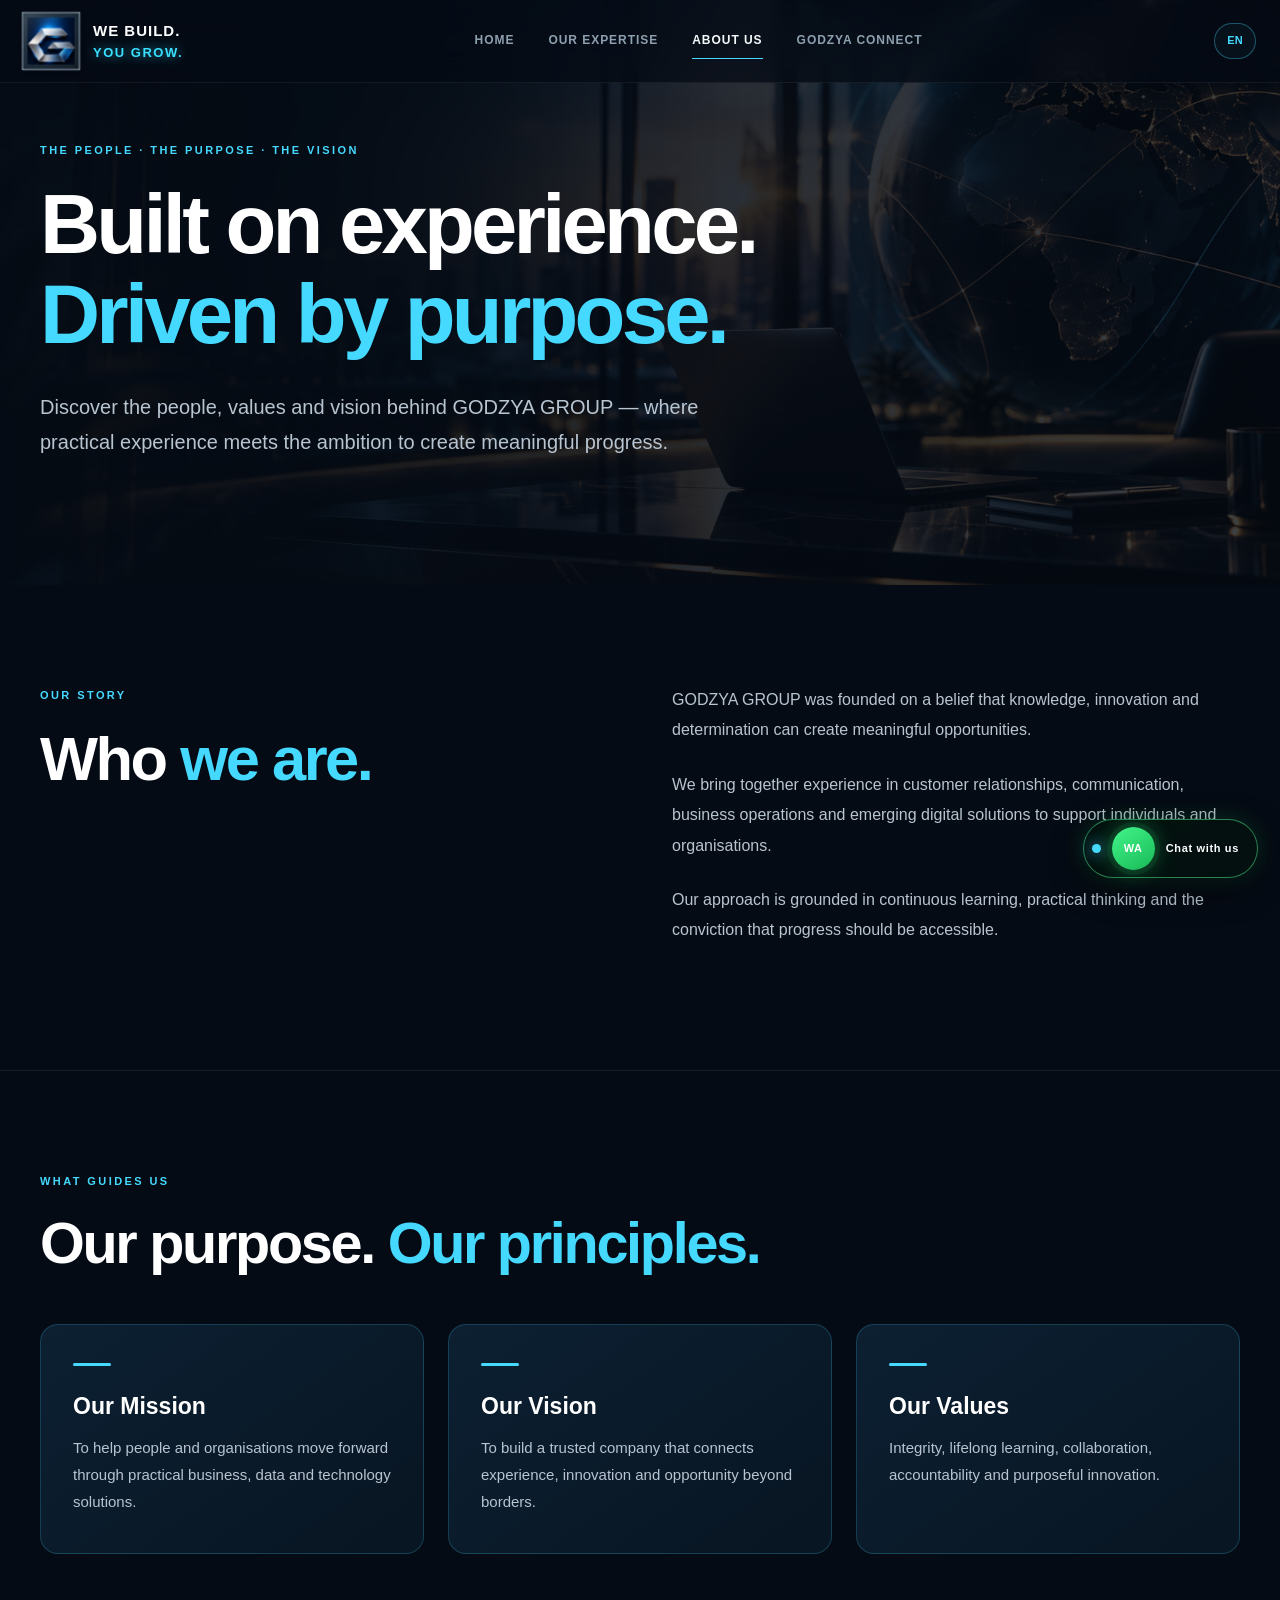
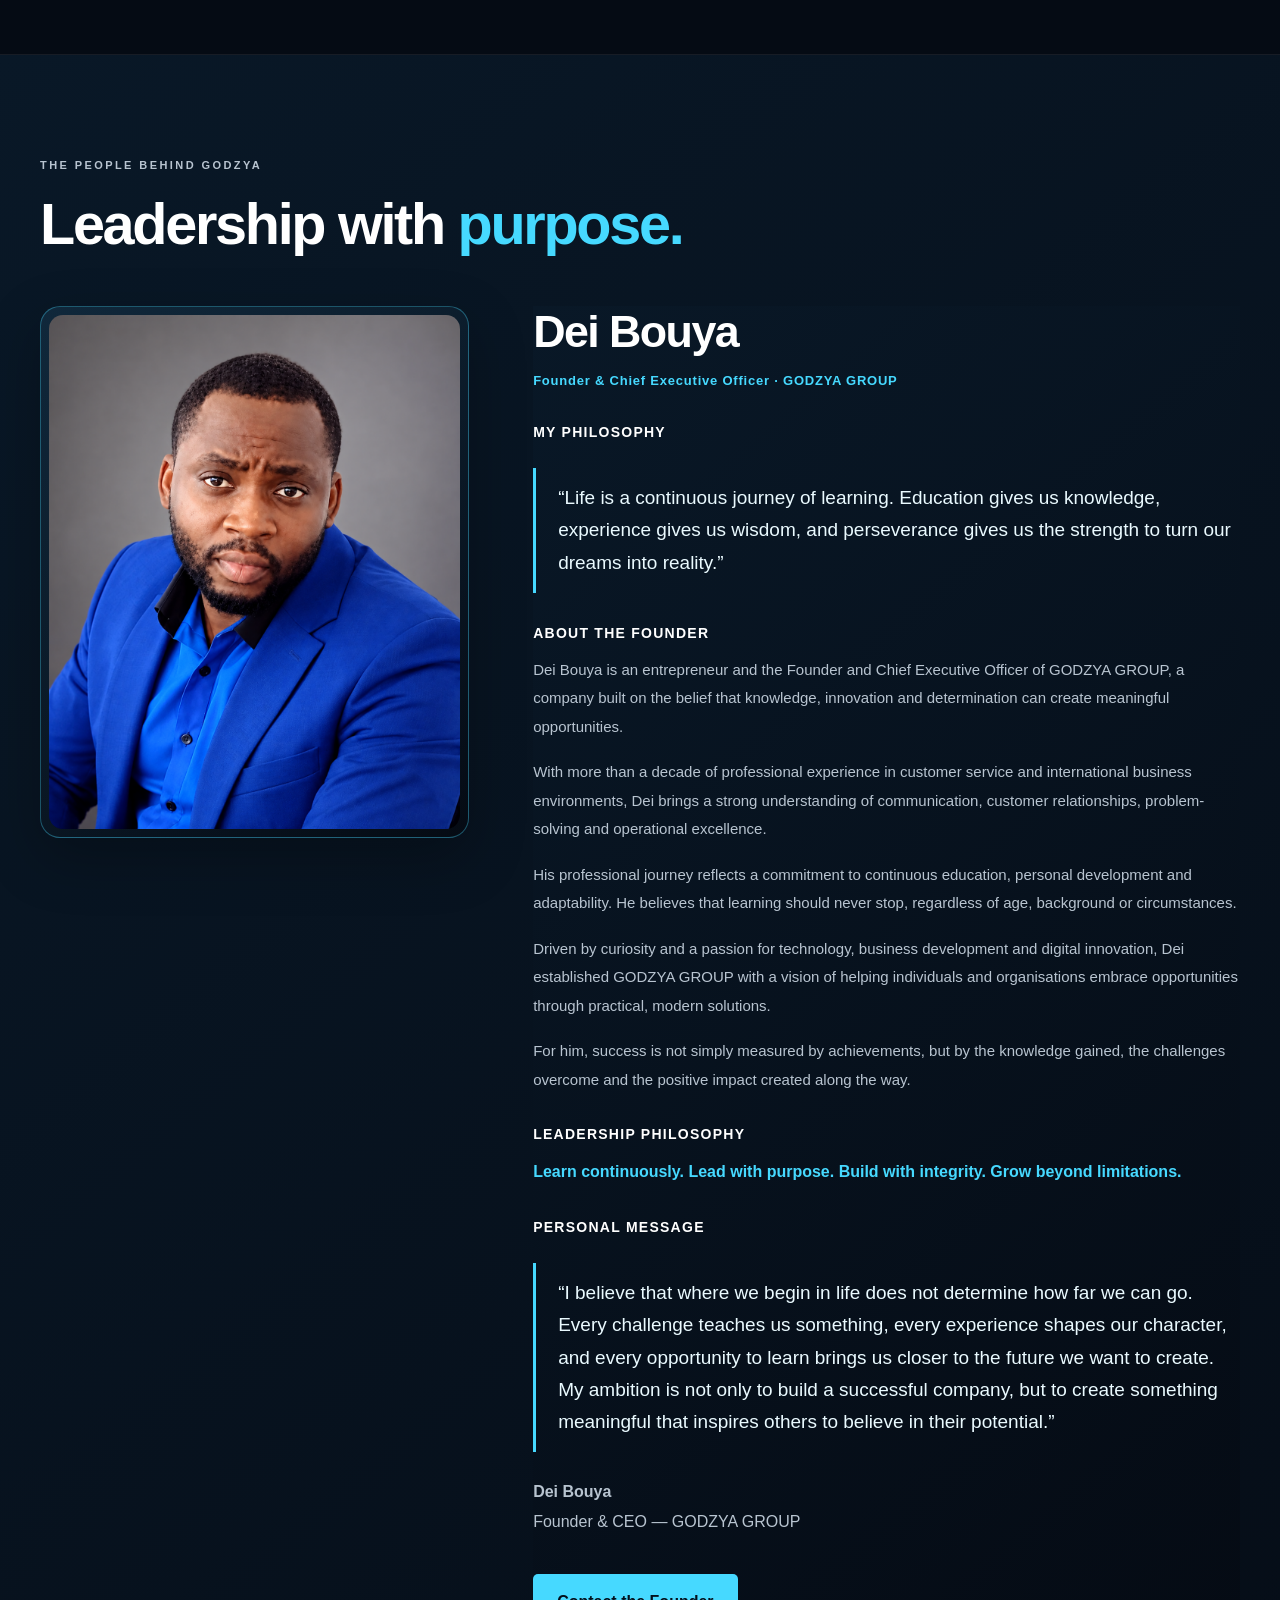
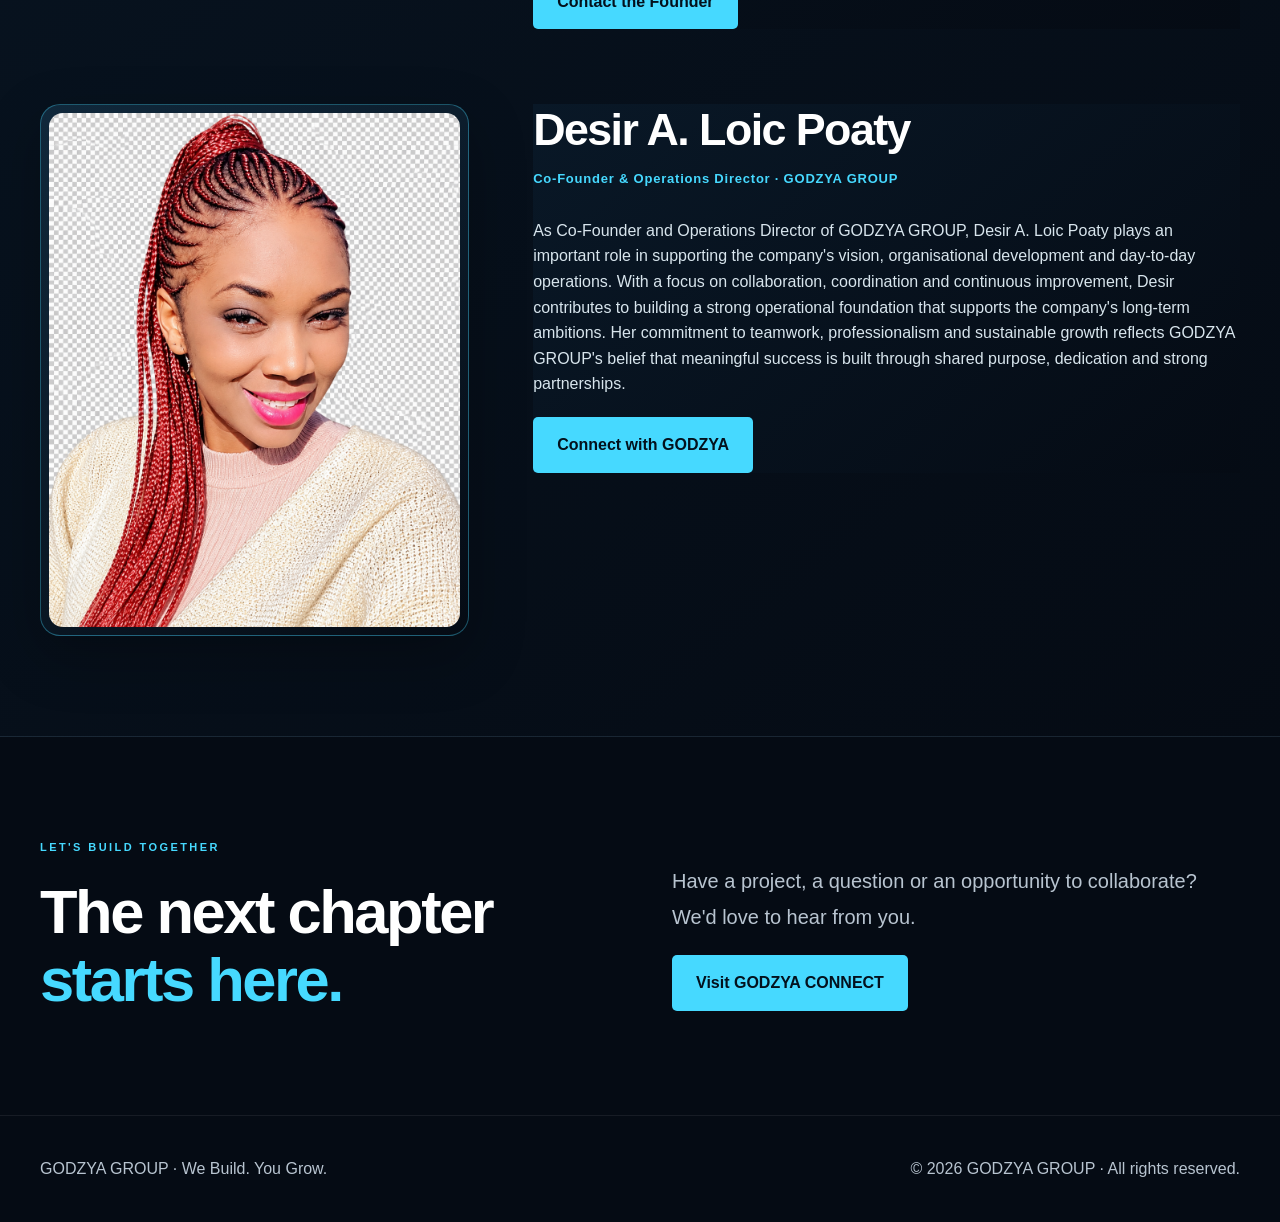
==== about.html @ 5d442380 "Enhance about.html with co-founder details Added detailed information about the co-founder Desir A. " ====
<!DOCTYPE html>
<html lang="en">
<head>
<meta charset="UTF-8"><meta name="viewport" content="width=device-width, initial-scale=1"><meta name="theme-color" content="#050b14">
<meta name="description" content="Meet GODZYA GROUP, our purpose, values and founder Dei Bouya.">
<title>About Us | GODZYA GROUP</title><link rel="stylesheet" href="style.css">
<style>
/* About Us page-only styles. Original shared stylesheet remains untouched. */
.about-page{background:#050b14;color:#d8e5ed}.about-page .about-wrap{width:min(1200px,calc(100% - 44px));margin:auto}.about-page .about-header{position:sticky;top:0;z-index:50;background:rgba(5,11,20,.96);border-bottom:1px solid rgba(70,217,255,.17);backdrop-filter:blur(16px)}.about-page .about-nav{min-height:85px;display:flex;align-items:center;justify-content:space-between;gap:25px}.about-page .about-brand{display:flex;align-items:center;gap:14px;color:#fff;font-size:13px;font-weight:800;letter-spacing:.09em}.about-page .about-brand .brand-text{display:grid;line-height:1.3}.about-page .about-brand .brand-text span:last-child{color:#46d9ff}.about-page .about-links{display:flex;gap:25px;align-items:center}.about-page .about-links a{font-size:13px;color:#d8e5ed}.about-page .about-links a[aria-current=page],.about-page .about-links a:hover{color:#46d9ff}.about-page .about-tools{display:flex;align-items:center;gap:10px}.about-page .about-tools select,.about-page .about-menu{background:#0c1a29;border:1px solid rgba(70,217,255,.3);color:#fff;border-radius:6px;padding:10px}.about-page .about-menu{display:none}.about-page .about-hero{padding:135px 0 120px;background:linear-gradient(90deg,rgba(5,11,20,.97),rgba(5,11,20,.77)),url('godzya-work-vision.png') center/cover}.about-page .about-eyebrow{color:#46d9ff;letter-spacing:.22em;font-size:11px;font-weight:800;margin-bottom:20px}.about-page h1,.about-page h2{line-height:1.12;letter-spacing:-.04em;color:#fff}.about-page h1{font-size:clamp(52px,7vw,100px);max-width:850px}.about-page h2{font-size:clamp(36px,4.5vw,62px)}.about-page h1 span,.about-page h2 span{color:#46d9ff}.about-page .about-lead{font-size:clamp(16px,2vw,20px);max-width:740px;color:#b8c4d0;line-height:1.8;margin-top:26px}.about-page .about-section{padding:100px 0;border-bottom:1px solid rgba(255,255,255,.07)}.about-page .about-grid{display:grid;grid-template-columns:1fr 1fr;gap:60px;align-items:start}.about-page p{line-height:1.85}.about-page .about-copy p{margin:20px 0;color:#b8c4d0}.about-page .about-cards{display:grid;grid-template-columns:repeat(3,1fr);gap:20px;margin-top:42px}.about-page .about-card{padding:32px;background:#0b1928;border:1px solid rgba(70,217,255,.17);border-radius:16px}.about-page .about-card h3{color:#fff;font-size:21px;margin-bottom:12px}.about-page .about-card p{color:#b8c4d0;font-size:14px}.about-page .about-founder{background:linear-gradient(140deg,#091827,#050b14)}.about-page .about-founder-grid{display:grid;grid-template-columns:minmax(210px,.7fr) 1.3fr;gap:55px}.about-page .about-portrait{min-height:390px;border:1px solid rgba(70,217,255,.23);background:radial-gradient(circle at 40% 25%,rgba(70,217,255,.18),transparent 55%),#0c1b2b;display:flex;flex-direction:column;align-items:center;justify-content:center;gap:14px;border-radius:18px;text-align:center;padding:25px}.about-page .about-portrait img{width:100%;height:100%;min-height:390px;object-fit:cover;object-position:center;border-radius:12px}.about-page .about-monogram{font-size:clamp(65px,10vw,125px);font-weight:800;color:#46d9ff;letter-spacing:-.1em}.about-page .about-portrait small{color:#b8c4d0;letter-spacing:.1em}.about-page .about-founder h3{font-size:clamp(30px,4vw,48px);color:#fff;margin-bottom:8px}.about-page .about-role{color:#46d9ff;font-weight:700;margin-bottom:30px}.about-page .about-founder h4{font-size:15px;color:#fff;margin:30px 0 12px;letter-spacing:.06em;text-transform:uppercase}.about-page blockquote{border-left:3px solid #46d9ff;padding:14px 0 14px 22px;margin:25px 0;color:#eafaff;font-size:19px;line-height:1.7}.about-page .about-founder p{margin:0 0 17px;color:#b8c4d0}.about-page .about-tagline{color:#46d9ff!important;font-weight:800}.about-page .about-btn{display:inline-flex;padding:15px 24px;background:#46d9ff;color:#03111d;font-weight:800;border-radius:5px;margin-top:20px}.about-page .about-btn:hover{background:#a4efff}.about-page .about-footer{padding:40px 0;color:#b8c4d0}.about-page .about-footer-row{display:flex;justify-content:space-between;gap:20px;flex-wrap:wrap}.about-page .about-footer a{color:#46d9ff}.about-page .about-whatsapp{position:fixed;bottom:22px;right:22px;z-index:60;background:#1caa63;color:#fff;border-radius:50px;padding:13px 19px;font-weight:800;box-shadow:0 10px 35px #0007}.about-page .about-skip{position:absolute;left:10px;top:-80px;background:#fff;color:#000;padding:10px}.about-page .about-skip:focus{top:10px;z-index:99}@media(max-width:850px){.about-page .about-menu{display:block}.about-page .about-links{display:none;position:absolute;top:85px;left:0;right:0;background:#081522;padding:22px;flex-direction:column;align-items:flex-start}.about-page .about-links.open{display:flex}.about-page .about-grid,.about-page .about-founder-grid{grid-template-columns:1fr}.about-page .about-cards{grid-template-columns:1fr}.about-page .about-section{padding:65px 0}.about-page .about-hero{padding:100px 0}}@media(prefers-reduced-motion:reduce){*{scroll-behavior:auto!important}}
   
/* ==========================================
   ABOUT US — PREMIUM LANGUAGE MENU 01C-4
========================================== */

.about-page .about-language-selector {
  position: relative;
}

.about-page .about-language-button {
  min-width: 42px;
  height: 36px;
  padding: 0 12px;
  border: 1px solid rgba(70, 217, 255, .35);
  border-radius: 999px;
  background: rgba(70, 217, 255, .04);
  color: #46d9ff;
  font-size: 11px;
  font-weight: 700;
  cursor: pointer;
}

.about-page .about-language-menu {
  position: absolute;
  top: calc(100% + 12px);
  right: 0;
  z-index: 100;
  width: 170px;
  padding: 8px;
  border: 1px solid rgba(70, 217, 255, .2);
  border-radius: 12px;
  background: #0b1928;
  box-shadow: 0 18px 45px rgba(0, 0, 0, .4);
}

.about-page .about-language-menu[hidden] {
  display: none;
}

.about-page .about-language-menu button {
  display: block;
  width: 100%;
  padding: 11px 12px;
  border: 0;
  border-radius: 7px;
  background: transparent;
  color: #d8e5ed;
  text-align: left;
  font-size: 12px;
  cursor: pointer;
}

.about-page .about-language-menu button:hover,
.about-page .about-language-menu button:focus-visible {
  background: rgba(70, 217, 255, .12);
  color: #46d9ff;
}

.about-page .about-language-button:focus-visible {
  outline: 2px solid #46d9ff;
  outline-offset: 3px;
   }

/* ABOUT US — MATCH HOMEPAGE HAMBURGER */

.about-page .menu-toggle {
  width: 42px;
  height: 42px;
  padding: 0;
  border: 1px solid var(--line-cyan);
  border-radius: 10px;
  background: transparent;
}

@media (max-width: 900px) {
  .about-page .menu-toggle {
    display: block;
  }
   }

   
/* ==========================================
   ABOUT US — HERO HEADLINE 02A
========================================== */

.about-page .about-hero h1 span:first-child {
  color: #ffffff;
}

.about-page .about-hero h1 span:last-child {
  color: #46d9ff;
   }

   
/* ==========================================
   ABOUT US — HERO REFINEMENT 02B
========================================== */

.about-page .about-hero {
  padding: 140px 0 125px;
}

.about-page .about-hero h1 {
  max-width: 950px;
  margin: 0;
  font-size: clamp(44px, 6.5vw, 88px);
  font-weight: 800;
  line-height: 1.08;
  letter-spacing: -.045em;
}

.about-page .about-hero .about-lead {
  max-width: 680px;
  margin-top: 30px;
  line-height: 1.75;
}

/* TABLET */

@media (max-width: 900px) {
  .about-page .about-hero {
    padding: 105px 0 95px;
  }
}

/* MOBILE */

@media (max-width: 600px) {
  .about-page .about-hero {
    padding: 85px 0 80px;
  }

  .about-page .about-hero h1 {
    font-size: clamp(36px, 8vw, 48px);
    line-height: 1.12;
    letter-spacing: -.035em;
  }

  .about-page .about-hero .about-lead {
    margin-top: 24px;
    font-size: 16px;
    line-height: 1.7;
  }
}
  
/* ==========================================
   ABOUT US — WHO WE ARE HEADING 04A
========================================== */

.about-page .about-grid h2 span:first-child {
  color: #ffffff;
}

.about-page .about-grid h2 span:last-child {
  color: #46d9ff;
}

   
/* ==========================================
   ABOUT US — WHO WE ARE REFINEMENT 04B
========================================== */

.about-page .about-grid {
  gap: clamp(35px, 5vw, 80px);
  align-items: start;
}

.about-page .about-grid h2 {
  max-width: 560px;
  font-size: clamp(38px, 4.8vw, 64px);
  line-height: 1.12;
  letter-spacing: -.04em;
}

.about-page .about-grid .about-copy {
  max-width: 600px;
}

.about-page .about-grid .about-copy p {
  margin: 0 0 24px;
  font-size: 16px;
  line-height: 1.9;
}

@media (max-width: 850px) {
  .about-page .about-grid {
    grid-template-columns: 1fr;
    gap: 30px;
  }

  .about-page .about-grid h2 {
    font-size: clamp(36px, 7vw, 52px);
  }
}
  
/* ==========================================
   ABOUT US — MISSION, VISION & VALUES 04C
========================================== */

.about-page .about-cards {
  gap: 24px;
  margin-top: 48px;
}

.about-page .about-card {
  position: relative;
  overflow: hidden;
  padding: 38px 32px;
  background: linear-gradient(
    145deg,
    #0c2032,
    #081522
  );
  border: 1px solid rgba(70, 217, 255, .20);
  border-radius: 18px;
  transition:
    transform .3s ease,
    border-color .3s ease,
    box-shadow .3s ease;
}

.about-page .about-card::before {
  content: "";
  display: block;
  width: 38px;
  height: 3px;
  margin-bottom: 26px;
  background: #46d9ff;
  border-radius: 3px;
}

.about-page .about-card:hover {
  transform: translateY(-6px);
  border-color: rgba(70, 217, 255, .55);
  box-shadow: 0 20px 45px rgba(0, 0, 0, .25);
}

.about-page .about-card h3 {
  color: #ffffff;
  font-size: 23px;
  line-height: 1.3;
}

.about-page .about-card p {
  color: #b8c4d0;
  font-size: 15px;
  line-height: 1.8;
}

@media (max-width: 600px) {
  .about-page .about-card {
    padding: 30px 26px;
  }
}

@media (prefers-reduced-motion: reduce) {
  .about-page .about-card {
    transition: none;
  }
   }

   
/* ==========================================
   ABOUT US — PURPOSE HEADING 04D
========================================== */

.about-page .about-cards {
  /* Existing card styling remains unchanged */
}

.about-page .about-section h2 span[data-t="valuesA"] {
  color: #ffffff;
}

.about-page .about-section h2 span[data-t="valuesB"] {
  color: #46d9ff;
}

   
/* ==========================================
   ABOUT US — STORY SPACING 04E
========================================== */

@media (max-width: 850px) {
  .about-page .about-story {
    padding-top: 45px;
    padding-bottom: 35px;
  }

  .about-page .about-story + .about-section {
    padding-top: 45px;
  }
}

   
/* ==========================================
   ABOUT US — LEADERSHIP HEADING 05A
========================================== */

.about-page #founder h2 span[data-t="peopleA"] {
  color: #ffffff;
}

.about-page #founder h2 span[data-t="peopleB"] {
  color: #46d9ff;
}

   
/* ==========================================
   ABOUT US — LEADERSHIP PORTRAITS 05B-1
========================================== */

.about-page #founder .about-portrait {
  position: relative;
  overflow: hidden;
  padding: 8px;
  border: 1px solid rgba(70, 217, 255, .35);
  border-radius: 20px;
  background: linear-gradient(
    145deg,
    #10283b,
    #050b14
  );
  box-shadow: 0 20px 55px rgba(0, 0, 0, .25);
}

.about-page #founder .about-portrait img {
  display: block;
  width: 100%;
  height: auto;
  min-height: 0;
  aspect-ratio: 4 / 5;
  object-fit: cover;
  object-position: center top;
  border-radius: 14px;
}

@media (max-width: 600px) {
  .about-page #founder .about-portrait {
    max-width: 420px;
    margin-inline: auto;
  }
   }

/* ==========================================
   ABOUT US — LEADERSHIP TYPOGRAPHY 05B-2
========================================== */

.about-page #founder .about-founder-grid h3 {
  color: #ffffff;
  font-size: clamp(30px, 3.5vw, 46px);
  font-weight: 750;
  line-height: 1.15;
  letter-spacing: -0.035em;
  margin: 0 0 12px;
}

.about-page #founder .about-founder-grid .about-role {
  color: #46d9ff;
  font-size: 13px;
  font-weight: 700;
  line-height: 1.7;
  letter-spacing: 0.06em;
  margin-bottom: 28px;
}

.about-page #founder .about-founder-grid h4 {
  color: #ffffff;
  font-size: 14px;
  font-weight: 700;
  letter-spacing: 0.09em;
  line-height: 1.5;
}

.about-page #founder .about-founder-grid .about-copy p {
  color: #b8c4d0;
  font-size: 15px;
  line-height: 1.9;
}

@media (max-width: 600px) {
  .about-page #founder .about-founder-grid h3 {
    font-size: 32px;
  }

  .about-page #founder .about-founder-grid .about-role {
    font-size: 12px;
    letter-spacing: 0.035em;
  }
}
   
/* ==========================================
   ABOUT US — LEADERSHIP LAYOUT 05B-3
========================================== */

@media (min-width: 851px) {
  .about-page #founder .about-founder-grid {
    grid-template-columns:
      minmax(260px, 0.85fr)
      minmax(0, 1.4fr);
    align-items: start;
    gap: clamp(35px, 5vw, 75px);
  }
}

.about-page #founder .about-founder-grid > div {
  min-width: 0;
}

.about-page #founder .about-founder-grid .about-portrait {
  width: 100%;
  min-height: 0;
}

@media (max-width: 850px) {
  .about-page #founder .about-founder-grid {
    grid-template-columns: minmax(0, 1fr);
    gap: 30px;
  }

  .about-page #founder .about-founder-grid > div {
    width: 100%;
  }
}

@media (max-width: 600px) {
  .about-page #founder .about-founder-grid {
    gap: 24px;
  }

  .about-page #founder .about-founder-grid .about-portrait {
    width: 100%;
  }
}
   
</style>
   
</head>
<body class="about-page">
<a class="about-skip" href="#main" data-t="skip">Skip to content</a>

<!-- GODZYA GROUP — SHARED PREMIUM HEADER -->

<header class="site-header">

  <nav class="site-nav" aria-label="Main navigation">

    <!-- 3D ROTATING LOGO -->
    <a href="index.html" class="brand">

      <div class="logo-cube-scene">
        <div class="logo-cube">
          <div class="cube-face front"></div>
          <div class="cube-face back"></div>
          <div class="cube-face right"></div>
          <div class="cube-face left"></div>
          <div class="cube-face top"></div>
          <div class="cube-face bottom"></div>
        </div>
      </div>

      <div class="brand-text">
        <span class="brand-name">WE BUILD.</span>
        <span class="brand-group">YOU GROW.</span>
      </div>

    </a>

    <!-- NAVIGATION -->
    <div class="nav-links" id="about-links">

      <a href="index.html" data-t="home">
        Home
      </a>

      <a href="expertise.html" data-t="expertise">
        Our Expertise
      </a>

      <a href="about.html"
         class="active"
         aria-current="page"
         data-t="about">
        About Us
      </a>

      <a href="connect.html" data-t="connect">
        GODZYA CONNECT
      </a>

    </div>

    <!-- LANGUAGE SELECTOR -->
    <div class="language-selector">

      <button
        class="language-button about-language-button"
        type="button"
        aria-label="Change language"
        aria-expanded="false"
        aria-controls="about-language-menu">
        EN
      </button>

      <div
        class="language-menu about-language-menu"
        id="about-language-menu"
        hidden>

        <button type="button" data-lang="en">🇬🇧 English</button>
        <button type="button" data-lang="fr">🇫🇷 Français</button>
        <button type="button" data-lang="es">🇪🇸 Español</button>
        <button type="button" data-lang="pt">🇵🇹 Português</button>
        <button type="button" data-lang="de">🇩🇪 Deutsch</button>

      </div>

    </div>

    <!-- MOBILE MENU -->
    <button
      class="menu-toggle about-menu"
      type="button"
      aria-label="Open menu"
      aria-controls="about-links"
      aria-expanded="false">

      <span></span>
      <span></span>
      <span></span>

    </button>

  </nav>

</header>

<main id="main">
<section class="about-hero"><div class="about-wrap"><p class="about-eyebrow" data-t="eyebrow">THE PEOPLE · THE PURPOSE · THE VISION</p><h1><span data-t="heroA">Built on experience.</span><br><span data-t="heroB">Driven by purpose.</span></h1><p class="about-lead" data-t="heroText">Discover the people, values and vision behind GODZYA GROUP — where practical experience meets the ambition to create meaningful progress.</p></div></section>

<section class="about-section about-story"><div class="about-wrap about-grid"><div><p class="about-eyebrow" data-t="whoLabel">OUR STORY</p><h2><span data-t="whoA">Who</span> <span data-t="whoB">we are.</span></h2></div><div class="about-copy"><p data-t="whoText1">GODZYA GROUP was founded on a belief that knowledge, innovation and determination can create meaningful opportunities.</p><p data-t="whoText2">We bring together experience in customer relationships, communication, business operations and emerging digital solutions to support individuals and organisations.</p><p data-t="whoText3">Our approach is grounded in continuous learning, practical thinking and the conviction that progress should be accessible.</p></div></div></section>
<section class="about-section"><div class="about-wrap"><p class="about-eyebrow" data-t="valuesLabel">WHAT GUIDES US</p><h2><span data-t="valuesA">Our purpose.</span> <span data-t="valuesB">Our principles.</span></h2><div class="about-cards"><article class="about-card"><h3 data-t="mission">Our Mission</h3><p data-t="missionText">To help people and organisations move forward through practical business, data and technology solutions.</p></article><article class="about-card"><h3 data-t="vision">Our Vision</h3><p data-t="visionText">To build a trusted company that connects experience, innovation and opportunity beyond borders.</p></article><article class="about-card"><h3 data-t="values">Our Values</h3><p data-t="valuesText">Integrity, lifelong learning, collaboration, accountability and purposeful innovation.</p></article></div></div></section>
<section class="about-section about-founder" id="founder"><div class="about-wrap"><p class="about-eyebrow" data-t="peopleLabel">THE PEOPLE BEHIND GODZYA</p><h2><span data-t="peopleA">Leadership with</span> <span data-t="peopleB">purpose.</span></h2><div class="about-founder-grid" style="margin-top:50px"><div><div class="about-portrait"><img src="file_0000000045b0820ebc7a9235d9c6815f.png" alt="GODZYA GROUP founder profile image" loading="lazy"></div></div><div class="about-founder"><h3>Dei Bouya</h3><div class="about-role" data-t="role">Founder & Chief Executive Officer · GODZYA GROUP</div><h4 data-t="philosophy">My Philosophy</h4><blockquote data-t="quote">“Life is a continuous journey of learning. Education gives us knowledge, experience gives us wisdom, and perseverance gives us the strength to turn our dreams into reality.”</blockquote><h4 data-t="bioTitle">About the Founder</h4><div class="about-copy"><p data-t="bio1">Dei Bouya is an entrepreneur and the Founder and Chief Executive Officer of GODZYA GROUP, a company built on the belief that knowledge, innovation and determination can create meaningful opportunities.</p><p data-t="bio2">With more than a decade of professional experience in customer service and international business environments, Dei brings a strong understanding of communication, customer relationships, problem-solving and operational excellence.</p><p data-t="bio3">His professional journey reflects a commitment to continuous education, personal development and adaptability. He believes that learning should never stop, regardless of age, background or circumstances.</p><p data-t="bio4">Driven by curiosity and a passion for technology, business development and digital innovation, Dei established GODZYA GROUP with a vision of helping individuals and organisations embrace opportunities through practical, modern solutions.</p><p data-t="bio5">For him, success is not simply measured by achievements, but by the knowledge gained, the challenges overcome and the positive impact created along the way.</p></div><h4 data-t="leadTitle">Leadership Philosophy</h4><p class="about-tagline" data-t="leadText">Learn continuously. Lead with purpose. Build with integrity. Grow beyond limitations.</p><h4 data-t="messageTitle">Personal Message</h4><blockquote data-t="message">“I believe that where we begin in life does not determine how far we can go. Every challenge teaches us something, every experience shapes our character, and every opportunity to learn brings us closer to the future we want to create. My ambition is not only to build a successful company, but to create something meaningful that inspires others to believe in their potential.”</blockquote><p><strong>Dei Bouya</strong><br><span data-t="signature">Founder & CEO — GODZYA GROUP</span></p><a class="about-btn" href="mailto:dei.bouya@godzya-group.com" data-t="founderContact">Contact the Founder</a></div></div>
<div class="about-founder-grid" style="margin-top:75px" id="cofounder">
<div><div class="about-portrait"><img src="file_00000000b43082089b4b7f6e4d8dffa6.png" alt="Desir A. Loic Poaty — GODZYA GROUP Co-Founder and Operations Director" loading="lazy"></div></div>

<div class="about-founder">

  <h3>Desir A. Loic Poaty</h3>

  <div class="about-role" data-t="cofounderRole">
    Co-Founder &amp; Operations Director · GODZYA GROUP
  </div>

  <div class="about-copy" data-t="cofounderText">
    <p>
      As Co-Founder and Operations Director of GODZYA GROUP,
      Desir A. Loic Poaty plays an important role in supporting
      the company's vision, organisational development and
      day-to-day operations.
    </p>

    <p>
      With a focus on collaboration, coordination and continuous
      improvement, Desir contributes to building a strong
      operational foundation that supports the company's
      long-term ambitions.
    </p>

    <p>
      Her commitment to teamwork, professionalism and sustainable
      growth reflects GODZYA GROUP's belief that meaningful
      success is built through shared purpose, dedication
      and strong partnerships.
    </p>
  </div>

  <a class="about-btn"
     href="connect.html"
     data-t="cofounderContact">
    Connect with GODZYA
  </a>

</div>
   
</div></div></section>
<section class="about-section"><div class="about-wrap about-grid"><div><p class="about-eyebrow" data-t="togetherLabel">LET'S BUILD TOGETHER</p><h2><span data-t="togetherA">The next chapter</span> <span data-t="togetherB">starts here.</span></h2></div><div><p class="about-lead" data-t="togetherText">Have a project, a question or an opportunity to collaborate? We'd love to hear from you.</p><a href="connect.html" class="about-btn" data-t="togetherBtn">Visit GODZYA CONNECT</a></div></div></section>
</main>
<footer class="about-footer"><div class="about-wrap about-footer-row"><span>GODZYA GROUP · <span data-t="footerTag">We Build. You Grow.</span></span><span>© <span id="about-year">2026</span> GODZYA GROUP · <span data-t="rights">All rights reserved.</span></span></div></footer>
   
<!-- GODZYA PREMIUM FLOATING WHATSAPP -->

<a
  href="https://wa.me/27814905793"
  class="whatsapp-float"
  target="_blank"
  rel="noopener noreferrer"
  aria-label="Chat with GODZYA GROUP on WhatsApp"
>
  <span class="whatsapp-icon">WA</span>
  <span class="whatsapp-text">Chat with us</span>
</a>
   
<script>
// About-page translations are scoped to this page to avoid changing the original site's shared script.
const T={
en:{cofounderRole:'Co-Founder & Operations Director · GODZYA GROUP',cofounderText:"Part of the leadership team behind GODZYA GROUP, supporting the company's direction and operations.",cofounderContact:'Connect with GODZYA',},
fr:{cofounderRole:'Cofondatrice et directrice des opérations · GODZYA GROUP',cofounderText:'Membre de l’équipe dirigeante de GODZYA GROUP, elle contribue à l’orientation et aux opérations de l’entreprise.',cofounderContact:'Contacter GODZYA',skip:'Aller au contenu',home:'Accueil',expertise:'Nos expertises',about:'À propos',connect:'GODZYA CONNECT',eyebrow:'LES PERSONNES · LA RAISON D’ÊTRE · LA VISION',heroA:'Fondé sur l’expérience.',heroB:'Guidé par une mission.',heroText:'Découvrez les personnes, les valeurs et la vision qui animent GODZYA GROUP.',whoLabel:'NOTRE HISTOIRE',whoA:'Qui nous',whoB:'sommes.',whoText1:'GODZYA GROUP est né de la conviction que le savoir, l’innovation et la détermination créent des opportunités.',whoText2:'Nous associons l’expérience de la relation client, de la communication et des opérations aux solutions numériques.',whoText3:'Notre approche repose sur l’apprentissage continu et des solutions pratiques.',valuesLabel:'NOS PRINCIPES',valuesA:'Notre raison d’être.',valuesB:'Nos principes.',mission:'Notre mission',missionText:'Faire avancer les personnes et les organisations grâce à des solutions pratiques en entreprise, données et technologie.',vision:'Notre vision',visionText:'Construire une entreprise de confiance reliant expérience, innovation et opportunités au-delà des frontières.',values:'Nos valeurs',valuesText:'Intégrité, apprentissage continu, collaboration, responsabilité et innovation utile.',peopleLabel:'LES PERSONNES DERRIÈRE GODZYA',peopleA:'Diriger avec',peopleB:'une mission.',role:'Fondateur et Directeur Général · GODZYA GROUP',philosophy:'Ma philosophie',quote:'« La vie est un apprentissage permanent. L’éducation nous apporte le savoir, l’expérience nous apporte la sagesse et la persévérance nous donne la force de transformer nos rêves en réalité. »',bioTitle:'À propos du fondateur',bio1:'Dei Bouya est entrepreneur, fondateur et directeur général de GODZYA GROUP, une entreprise fondée sur la conviction que le savoir, l’innovation et la détermination créent des opportunités.',bio2:'Avec plus de dix ans d’expérience dans le service client et les environnements professionnels internationaux, Dei possède une solide connaissance de la communication, des relations clients, de la résolution de problèmes et de l’excellence opérationnelle.',bio3:'Son parcours reflète son engagement envers la formation continue, le développement personnel et l’adaptabilité. Pour lui, apprendre n’a pas d’âge ni de limites.',bio4:'Animé par sa curiosité et sa passion pour la technologie, le développement des entreprises et l’innovation numérique, Dei a fondé GODZYA GROUP pour aider les personnes et les organisations à saisir de nouvelles opportunités grâce à des solutions modernes et pratiques.',bio5:'Pour lui, le succès ne se mesure pas seulement aux réalisations, mais aussi aux connaissances acquises, aux défis surmontés et à l’impact positif créé.',leadTitle:'Philosophie de leadership',leadText:'Apprendre sans cesse. Diriger avec détermination. Construire avec intégrité. Grandir au-delà des limites.',messageTitle:'Message personnel',message:'« Je crois que notre point de départ dans la vie ne détermine pas jusqu’où nous pouvons aller. Chaque défi nous apprend quelque chose, chaque expérience forge notre caractère et chaque occasion d’apprendre nous rapproche de l’avenir que nous voulons construire. Mon ambition n’est pas seulement de bâtir une entreprise prospère, mais de créer quelque chose de significatif qui inspire les autres à croire en leur potentiel. »',signature:'Fondateur et Directeur Général — GODZYA GROUP',founderContact:'Contacter le fondateur',togetherLabel:'CONSTRUISONS ENSEMBLE',togetherA:'Le prochain chapitre',togetherB:'commence ici.',togetherText:'Un projet, une question ou une occasion de collaborer ? Contactez-nous.',togetherBtn:'Accéder à GODZYA CONNECT',footerTag:'Nous construisons. Vous grandissez.',rights:'Tous droits réservés.'},
es:{cofounderRole:'Cofundadora y directora de operaciones · GODZYA GROUP',cofounderText:'Forma parte del equipo directivo de GODZYA GROUP y contribuye a la dirección y las operaciones de la empresa.',cofounderContact:'Contactar con GODZYA',skip:'Ir al contenido',home:'Inicio',expertise:'Nuestra experiencia',about:'Sobre nosotros',connect:'GODZYA CONNECT',eyebrow:'PERSONAS · PROPÓSITO · VISIÓN',heroA:'Basados en la experiencia.',heroB:'Guiados por un propósito.',heroText:'Conoce a las personas, los valores y la visión detrás de GODZYA GROUP.',whoLabel:'NUESTRA HISTORIA',whoA:'Quiénes',whoB:'somos.',whoText1:'GODZYA GROUP nació de la convicción de que el conocimiento, la innovación y la determinación crean oportunidades.',whoText2:'Unimos experiencia en atención al cliente, comunicación, operaciones empresariales y soluciones digitales.',whoText3:'Nuestro enfoque se basa en el aprendizaje continuo y las soluciones prácticas.',valuesLabel:'LO QUE NOS GUÍA',valuesA:'Nuestro propósito.',valuesB:'Nuestros principios.',mission:'Nuestra misión',missionText:'Ayudar a personas y organizaciones a avanzar con soluciones prácticas de negocios, datos y tecnología.',vision:'Nuestra visión',visionText:'Construir una empresa de confianza que conecte experiencia, innovación y oportunidades más allá de las fronteras.',values:'Nuestros valores',valuesText:'Integridad, aprendizaje permanente, colaboración, responsabilidad e innovación útil.',peopleLabel:'LAS PERSONAS DETRÁS DE GODZYA',peopleA:'Liderazgo con',peopleB:'propósito.',role:'Fundador y Director Ejecutivo · GODZYA GROUP',philosophy:'Mi filosofía',quote:'«La vida es un viaje continuo de aprendizaje. La educación nos da conocimientos, la experiencia nos da sabiduría y la perseverancia nos da la fuerza para convertir nuestros sueños en realidad».',bioTitle:'Sobre el fundador',bio1:'Dei Bouya es emprendedor, fundador y director ejecutivo de GODZYA GROUP, una empresa basada en la convicción de que el conocimiento, la innovación y la determinación crean oportunidades significativas.',bio2:'Con más de una década de experiencia en atención al cliente y entornos empresariales internacionales, Dei comprende la comunicación, las relaciones con clientes, la resolución de problemas y la excelencia operativa.',bio3:'Su trayectoria refleja su compromiso con la formación continua, el desarrollo personal y la adaptación. Cree que nunca debemos dejar de aprender, independientemente de la edad o las circunstancias.',bio4:'Impulsado por su curiosidad y pasión por la tecnología, el desarrollo empresarial y la innovación digital, Dei fundó GODZYA GROUP para ayudar a personas y organizaciones a aprovechar oportunidades mediante soluciones modernas y prácticas.',bio5:'Para él, el éxito no se mide solo por los logros, sino también por el conocimiento adquirido, los desafíos superados y el impacto positivo generado.',leadTitle:'Filosofía de liderazgo',leadText:'Aprender continuamente. Liderar con propósito. Construir con integridad. Crecer sin límites.',messageTitle:'Mensaje personal',message:'«Creo que nuestro punto de partida en la vida no determina hasta dónde podemos llegar. Cada desafío nos enseña algo, cada experiencia moldea nuestro carácter y cada oportunidad de aprender nos acerca al futuro que queremos crear. Mi ambición no es solo construir una empresa exitosa, sino crear algo significativo que inspire a otros a creer en su potencial».',signature:'Fundador y Director Ejecutivo — GODZYA GROUP',founderContact:'Contactar al fundador',togetherLabel:'CONSTRUYAMOS JUNTOS',togetherA:'El próximo capítulo',togetherB:'comienza aquí.',togetherText:'¿Tienes un proyecto, una pregunta o una oportunidad de colaboración? Escríbenos.',togetherBtn:'Visitar GODZYA CONNECT',footerTag:'Construimos. Tú creces.',rights:'Todos los derechos reservados.'},
pt:{cofounderRole:'Cofundadora e diretora de operações · GODZYA GROUP',cofounderText:'Integra a equipa de liderança da GODZYA GROUP e apoia a direção e as operações da empresa.',cofounderContact:'Contactar a GODZYA',skip:'Ir para o conteúdo',home:'Início',expertise:'Nossa experiência',about:'Sobre nós',connect:'GODZYA CONNECT',eyebrow:'PESSOAS · PROPÓSITO · VISÃO',heroA:'Baseados na experiência.',heroB:'Guiados por um propósito.',heroText:'Conheça as pessoas, os valores e a visão por trás da GODZYA GROUP.',whoLabel:'NOSSA HISTÓRIA',whoA:'Quem',whoB:'somos.',whoText1:'A GODZYA GROUP nasceu da convicção de que conhecimento, inovação e determinação criam oportunidades.',whoText2:'Combinamos experiência em atendimento ao cliente, comunicação, operações empresariais e soluções digitais.',whoText3:'Nossa abordagem se baseia no aprendizado contínuo e em soluções práticas.',valuesLabel:'O QUE NOS GUIA',valuesA:'Nosso propósito.',valuesB:'Nossos princípios.',mission:'Nossa missão',missionText:'Ajudar pessoas e organizações a avançar com soluções práticas em negócios, dados e tecnologia.',vision:'Nossa visão',visionText:'Construir uma empresa de confiança que conecte experiência, inovação e oportunidades além das fronteiras.',values:'Nossos valores',valuesText:'Integridade, aprendizado contínuo, colaboração, responsabilidade e inovação com propósito.',peopleLabel:'AS PESSOAS POR TRÁS DA GODZYA',peopleA:'Liderança com',peopleB:'propósito.',role:'Fundador e Diretor Executivo · GODZYA GROUP',philosophy:'Minha filosofia',quote:'“A vida é uma jornada contínua de aprendizado. A educação nos dá conhecimento, a experiência nos dá sabedoria e a perseverança nos dá força para transformar nossos sonhos em realidade.”',bioTitle:'Sobre o fundador',bio1:'Dei Bouya é empreendedor, fundador e diretor executivo da GODZYA GROUP, uma empresa baseada na crença de que conhecimento, inovação e determinação criam oportunidades significativas.',bio2:'Com mais de uma década de experiência em atendimento ao cliente e ambientes empresariais internacionais, Dei possui sólida compreensão de comunicação, relacionamento com clientes, resolução de problemas e excelência operacional.',bio3:'Sua trajetória reflete o compromisso com educação contínua, desenvolvimento pessoal e adaptação. Ele acredita que nunca devemos parar de aprender, independentemente da idade ou das circunstâncias.',bio4:'Movido pela curiosidade e paixão por tecnologia, desenvolvimento de negócios e inovação digital, Dei fundou a GODZYA GROUP para ajudar pessoas e organizações a aproveitar oportunidades com soluções modernas e práticas.',bio5:'Para ele, o sucesso não é medido apenas por conquistas, mas também pelo conhecimento adquirido, desafios superados e impacto positivo gerado.',leadTitle:'Filosofia de liderança',leadText:'Aprender continuamente. Liderar com propósito. Construir com integridade. Crescer além dos limites.',messageTitle:'Mensagem pessoal',message:'“Acredito que o ponto de partida na vida não determina até onde podemos chegar. Cada desafio nos ensina algo, cada experiência molda nosso caráter e cada oportunidade de aprender nos aproxima do futuro que queremos criar. Minha ambição não é apenas construir uma empresa de sucesso, mas criar algo significativo que inspire outras pessoas a acreditar em seu potencial.”',signature:'Fundador e Diretor Executivo — GODZYA GROUP',founderContact:'Contatar o fundador',togetherLabel:'VAMOS CONSTRUIR JUNTOS',togetherA:'O próximo capítulo',togetherB:'começa aqui.',togetherText:'Tem um projeto, uma dúvida ou uma oportunidade de colaboração? Entre em contato.',togetherBtn:'Visitar GODZYA CONNECT',footerTag:'Nós construímos. Você cresce.',rights:'Todos os direitos reservados.'},
de:{cofounderRole:'Mitgründerin und Betriebsdirektorin · GODZYA GROUP',cofounderText:'Als Teil des Führungsteams von GODZYA GROUP unterstützt sie die Ausrichtung und den Betrieb des Unternehmens.',cofounderContact:'GODZYA kontaktieren',skip:'Zum Inhalt springen',home:'Startseite',expertise:'Unsere Expertise',about:'Über uns',connect:'GODZYA CONNECT',eyebrow:'MENSCHEN · ZWECK · VISION',heroA:'Auf Erfahrung gebaut.',heroB:'Von Sinn angetrieben.',heroText:'Lernen Sie die Menschen, Werte und Vision hinter GODZYA GROUP kennen.',whoLabel:'UNSERE GESCHICHTE',whoA:'Wer wir',whoB:'sind.',whoText1:'GODZYA GROUP wurde aus der Überzeugung gegründet, dass Wissen, Innovation und Entschlossenheit Chancen schaffen.',whoText2:'Wir verbinden Erfahrung in Kundenbeziehungen, Kommunikation, Geschäftsabläufen und digitalen Lösungen.',whoText3:'Unser Ansatz beruht auf kontinuierlichem Lernen und praktischen Lösungen.',valuesLabel:'UNSERE LEITLINIEN',valuesA:'Unser Zweck.',valuesB:'Unsere Prinzipien.',mission:'Unsere Mission',missionText:'Menschen und Organisationen durch praktische Geschäfts-, Daten- und Technologielösungen voranzubringen.',vision:'Unsere Vision',visionText:'Ein vertrauenswürdiges Unternehmen aufzubauen, das Erfahrung, Innovation und Chancen über Grenzen hinweg verbindet.',values:'Unsere Werte',valuesText:'Integrität, lebenslanges Lernen, Zusammenarbeit, Verantwortung und sinnvolle Innovation.',peopleLabel:'DIE MENSCHEN HINTER GODZYA',peopleA:'Führung mit',peopleB:'Sinn.',role:'Gründer und Geschäftsführer · GODZYA GROUP',philosophy:'Meine Philosophie',quote:'„Das Leben ist eine fortwährende Reise des Lernens. Bildung gibt uns Wissen, Erfahrung gibt uns Weisheit und Ausdauer gibt uns die Kraft, unsere Träume zu verwirklichen.“',bioTitle:'Über den Gründer',bio1:'Dei Bouya ist Unternehmer, Gründer und Geschäftsführer von GODZYA GROUP. Das Unternehmen beruht auf dem Glauben, dass Wissen, Innovation und Entschlossenheit bedeutende Chancen schaffen.',bio2:'Mit mehr als zehn Jahren Berufserfahrung im Kundenservice und internationalen Geschäftsumfeld bringt Dei fundierte Kenntnisse in Kommunikation, Kundenbeziehungen, Problemlösung und operativer Exzellenz mit.',bio3:'Sein beruflicher Weg zeigt sein Engagement für Weiterbildung, persönliche Entwicklung und Anpassungsfähigkeit. Er ist überzeugt, dass Lernen niemals aufhören sollte, unabhängig von Alter, Herkunft oder Umständen.',bio4:'Aus Neugier und Leidenschaft für Technologie, Geschäftsentwicklung und digitale Innovation gründete Dei GODZYA GROUP, um Menschen und Organisationen durch praktische, moderne Lösungen neue Möglichkeiten zu eröffnen.',bio5:'Für ihn misst sich Erfolg nicht nur an Leistungen, sondern auch am erworbenen Wissen, überwundenen Herausforderungen und der positiven Wirkung.',leadTitle:'Führungsphilosophie',leadText:'Ständig lernen. Sinnvoll führen. Mit Integrität aufbauen. Über Grenzen hinauswachsen.',messageTitle:'Persönliche Botschaft',message:'„Ich glaube, dass unser Ausgangspunkt im Leben nicht bestimmt, wie weit wir kommen können. Jede Herausforderung lehrt uns etwas, jede Erfahrung prägt unseren Charakter und jede Gelegenheit zu lernen bringt uns der Zukunft näher, die wir gestalten möchten. Mein Ziel ist nicht nur der Aufbau eines erfolgreichen Unternehmens, sondern etwas Sinnvolles zu schaffen, das andere inspiriert, an ihr Potenzial zu glauben.“',signature:'Gründer und Geschäftsführer — GODZYA GROUP',founderContact:'Gründer kontaktieren',togetherLabel:'GEMEINSAM GESTALTEN',togetherA:'Das nächste Kapitel',togetherB:'beginnt hier.',togetherText:'Haben Sie ein Projekt, eine Frage oder eine Idee zur Zusammenarbeit? Kontaktieren Sie uns.',togetherBtn:'GODZYA CONNECT besuchen',footerTag:'Wir bauen. Sie wachsen.',rights:'Alle Rechte vorbehalten.'}
};
const base={};document.querySelectorAll('[data-t]').forEach(e=>base[e.dataset.t]=e.textContent.trim());T.en=base;


const languageButton = document.querySelector('.about-language-button');
const languageMenu = document.querySelector('#about-language-menu');

function applyAboutLanguage(lang) {
  const chosen = Object.hasOwn(T, lang) ? lang : 'en';
  const dict = T[chosen];

  document.querySelectorAll('[data-t]').forEach(element => {
    const key = element.dataset.t;

    if (Object.hasOwn(dict, key)) {
      element.textContent = dict[key];
    }
  });

  document.documentElement.lang = chosen;
  languageButton.textContent = chosen.toUpperCase();

  try {
    localStorage.setItem('godzyaLanguage', chosen);
  } catch {}
}

function closeAboutLanguageMenu() {
  languageMenu.hidden = true;
  languageButton.setAttribute('aria-expanded', 'false');
}

languageButton.addEventListener('click', () => {
  const opening = languageMenu.hidden;
  languageMenu.hidden = !opening;
  languageButton.setAttribute('aria-expanded', String(opening));
});

languageMenu.querySelectorAll('[data-lang]').forEach(button => {
  button.addEventListener('click', () => {
    applyAboutLanguage(button.dataset.lang);
    closeAboutLanguageMenu();
    languageButton.focus();
  });
});

document.addEventListener('click', event => {
  
if (!event.target.closest('.language-selector')) {
    closeAboutLanguageMenu();
  }
});

document.addEventListener('keydown', event => {
  if (event.key === 'Escape') {
    closeAboutLanguageMenu();
  }
});

let initialLanguage = 'en';

try {
  const saved = localStorage.getItem('godzyaLanguage');
  if (saved && Object.hasOwn(T, saved.toLowerCase())) {
    initialLanguage = saved.toLowerCase();
  }
} catch {}

applyAboutLanguage(initialLanguage);

const menu=document.querySelector('.about-menu'),links=document.querySelector('.nav-links');
   menu.addEventListener('click',()=>{const open=links.classList.toggle('open');menu.setAttribute('aria-expanded',String(open))});links.querySelectorAll('a').forEach(a=>a.addEventListener('click',()=>{links.classList.remove('open');menu.setAttribute('aria-expanded','false')}));document.querySelector('#about-year').textContent=new Date().getFullYear();
</script>
</body></html>
---- style.css ----
/* =================================================
   GODZYA GROUP
   STYLE FOUNDATION
================================================== */


/* =================================================
   01 — DESIGN VARIABLES
================================================== */

:root {

  --bg: #050b14;
  --bg-soft: #081522;
  --bg-card: #0b1928;

  --cyan: #46d9ff;
  --cyan-soft: #8be9ff;
  --blue: #1976ff;

  --white: #f5f9fc;
  --text: #d8e5ed;
  --muted: #8ea0af;

  --line: rgba(255,255,255,.09);
  --line-cyan: rgba(70,217,255,.25);

  --glow:
    0 0 45px rgba(70,217,255,.18);

  --shadow:
    0 25px 80px rgba(0,0,0,.45);

  --radius: 18px;
  --radius-large: 28px;

  --container: 1240px;

}


/* =================================================
   02 — RESET
================================================== */

* {
  margin: 0;
  padding: 0;
  box-sizing: border-box;
}


html {
  scroll-behavior: smooth;
}


body {
  min-height: 100vh;

  background: var(--bg);
  color: var(--text);

  font-family:
    Arial,
    Helvetica,
    sans-serif;

  line-height: 1.6;

  overflow-x: hidden;
}


img {
  max-width: 100%;
  display: block;
}


a {
  color: inherit;
  text-decoration: none;
}


button,
input,
textarea,
select {
  font: inherit;
}


button {
  cursor: pointer;
}


/* =================================================
   03 — GLOBAL CONTAINER
================================================== */

.section-inner {

  width: min(
    calc(100% - 48px),
    var(--container)
  );

  margin-inline: auto;

}

/* =================================================
   04 — GLOBAL TYPOGRAPHY
================================================== */

.section-label {

  margin-bottom: 14px;

  color: var(--cyan);

  font-size: 11px;

  font-weight: 700;

  letter-spacing: .24em;

  text-transform: uppercase;

}


h1,
h2,
h3 {

  color: var(--white);

  line-height: 1.08;

}


h1 {

  font-size:
    clamp(46px, 7vw, 88px);

  letter-spacing: -.04em;

}


h2 {

  font-size:
    clamp(38px, 5vw, 68px);

  letter-spacing: -.035em;

}


h3 {

  font-size: 22px;

}


h1 span,
h2 span {

  color: var(--cyan);

}


.section-heading {

  max-width: 780px;

  margin-bottom: 70px;

}


.section-intro {

  max-width: 650px;

  margin-top: 22px;

  color: var(--muted);

  font-size: 17px;

  line-height: 1.8;

}


/* =================================================
   05 — BUTTON FOUNDATION
================================================== */

.btn {

  display: inline-flex;

  align-items: center;
  justify-content: center;

  min-height: 52px;

  padding: 0 24px;

  border-radius: 999px;

  font-size: 13px;

  font-weight: 700;

  letter-spacing: .04em;

  transition:
    transform .3s ease,
    box-shadow .3s ease,
    background .3s ease;

}


.btn:hover {

  transform: translateY(-3px);

}


.btn-primary {

  background: var(--cyan);

  color: #031018;

  box-shadow:
    0 0 30px
    rgba(70,217,255,.18);

}


.btn-primary:hover {

  box-shadow:
    0 0 45px
    rgba(70,217,255,.35);

}


.btn-secondary {

  border:
    1px solid
    var(--line-cyan);

  background:
    rgba(255,255,255,.025);

  color: var(--white);

}


/* =================================================
   06 — SECTION SPACING
================================================== */

.vision,
.expertise-preview,
.work-preview,
.why-godzya,
.leadership,
.connect-section {

  position: relative;

  padding:
    130px 0;

}

/* =================================================
   04 — GLOBAL TYPOGRAPHY
================================================== */

.section-label {
  margin-bottom: 14px;
  color: var(--cyan);
  font-size: 11px;
  font-weight: 700;
  letter-spacing: .24em;
  text-transform: uppercase;
}

h1,
h2,
h3 {
  color: var(--white);
  line-height: 1.08;
}

h1 {
  font-size: clamp(46px, 7vw, 88px);
  letter-spacing: -.04em;
}

h2 {
  font-size: clamp(38px, 5vw, 68px);
  letter-spacing: -.035em;
}

h3 {
  font-size: 22px;
}

h1 span,
h2 span {
  color: var(--cyan);
}

.section-heading {
  max-width: 780px;
  margin-bottom: 70px;
}

.section-intro {
  max-width: 650px;
  margin-top: 22px;
  color: var(--muted);
  font-size: 17px;
  line-height: 1.8;
}


/* =================================================
   05 — BUTTON FOUNDATION
================================================== */

.btn {
  display: inline-flex;
  align-items: center;
  justify-content: center;

  min-height: 52px;
  padding: 0 24px;

  border-radius: 999px;

  font-size: 13px;
  font-weight: 700;
  letter-spacing: .04em;

  transition:
    transform .3s ease,
    box-shadow .3s ease,
    background .3s ease;
}

.btn:hover {
  transform: translateY(-3px);
}

.btn-primary {
  background: var(--cyan);
  color: #031018;

  box-shadow:
    0 0 30px rgba(70,217,255,.18);
}

.btn-primary:hover {
  box-shadow:
    0 0 45px rgba(70,217,255,.35);
}

.btn-secondary {
  border: 1px solid var(--line-cyan);

  background:
    rgba(255,255,255,.025);

  color: var(--white);
}


/* =================================================
   06 — SECTION SPACING
================================================== */

.vision,
.expertise-preview,
.work-preview,
.why-godzya,
.leadership,
.connect-section {
  position: relative;
  padding: 130px 0;
}

/* =================================================
   07 — NAVIGATION
================================================== */

.site-header {

  position: fixed;

  top: 0;
  left: 0;

  width: 100%;

  z-index: 1000;

  border-bottom:
    1px solid
    rgba(255,255,255,.06);

  background:
    rgba(5,11,20,.72);

  backdrop-filter:
    blur(18px);

}


.site-nav {

  width: min(
    calc(100% - 48px),
    var(--container)
  );

  min-height: 82px;

  margin-inline: auto;

  display: flex;

  align-items: center;

  justify-content: space-between;

  gap: 30px;

}


/* BRAND */

.brand {

  display: inline-flex;

  align-items: baseline;

  gap: 7px;

  flex-shrink: 0;

}


.brand-name {

  color: var(--white);

  font-size: 22px;

  font-weight: 800;

  letter-spacing: .08em;

}


.brand-group {

  color: var(--cyan);

  font-size: 9px;

  font-weight: 700;

  letter-spacing: .2em;

}


/* NAV LINKS */

.nav-links {

  display: flex;

  align-items: center;

  gap: 34px;

}


.nav-links a {

  position: relative;

  color: var(--muted);

  font-size: 12px;

  font-weight: 600;

  letter-spacing: .08em;

  text-transform: uppercase;

  transition:
    color .3s ease;

}


.nav-links a::after {

  content: "";

  position: absolute;

  left: 0;
  bottom: -8px;

  width: 0;
  height: 1px;

  background: var(--cyan);

  transition:
    width .3s ease;

}


.nav-links a:hover,
.nav-links a.active {

  color: var(--white);

}


.nav-links a:hover::after,
.nav-links a.active::after {

  width: 100%;

}


/* LANGUAGE */

.language-button {

  min-width: 42px;

  height: 36px;

  border:
    1px solid
    var(--line-cyan);

  border-radius: 999px;

  background:
    rgba(70,217,255,.04);

  color: var(--cyan);

  font-size: 10px;

  font-weight: 700;

}


/* MOBILE MENU BUTTON */

.menu-toggle {

  display: none;

  width: 42px;
  height: 42px;

  border:
    1px solid
    var(--line-cyan);

  border-radius: 10px;

  background: transparent;

}


.menu-toggle span {

  display: block;

  width: 20px;
  height: 1px;

  margin: 5px auto;

  background: var(--white);

}

/* =================================================
   08 — HERO
================================================== */

.hero {

  position: relative;

  min-height: 100vh;

  padding:
    150px 6vw
    80px;

  display: grid;

  grid-template-columns:
    minmax(0, 1.05fr)
    minmax(380px, .95fr);

  align-items: center;

  gap: 60px;

  overflow: hidden;

}


/* HERO LIGHT FIELD */

.hero::before {

  content: "";

  position: absolute;

  width: 700px;
  height: 700px;

  top: -220px;
  right: -160px;

  border-radius: 50%;

  background:
    radial-gradient(
      circle,
      rgba(70,217,255,.18) 0%,
      rgba(70,217,255,.06) 35%,
      transparent 70%
    );

  filter: blur(10px);

  pointer-events: none;

}


.hero::after {

  content: "";

  position: absolute;

  inset: 0;

  background-image:
    linear-gradient(
      rgba(70,217,255,.035) 1px,
      transparent 1px
    ),
    linear-gradient(
      90deg,
      rgba(70,217,255,.035) 1px,
      transparent 1px
    );

  background-size:
    70px 70px;

  mask-image:
    linear-gradient(
      to bottom,
      black,
      transparent 85%
    );

  pointer-events: none;

}


/* HERO CONTENT */

.hero-content {

  position: relative;

  z-index: 2;

  max-width: 760px;

}


.hero-label {

  margin-bottom: 24px;

  color: var(--cyan);

  font-size: 11px;

  font-weight: 700;

  letter-spacing: .28em;

}


.hero h1 {

  max-width: 850px;

}


.hero-text {

  max-width: 650px;

  margin-top: 28px;

  color: var(--muted);

  font-size: 18px;

  line-height: 1.8;

}


.hero-actions {

  display: flex;

  flex-wrap: wrap;

  gap: 14px;

  margin-top: 38px;

}


/* =================================================
   HERO VISUAL
================================================== */

.hero-visual {

  position: relative;

  width: min(100%, 540px);

  aspect-ratio: 1;

  margin-inline: auto;

  display: grid;

  place-items: center;

}


.hero-glow {

  position: absolute;

  width: 55%;
  aspect-ratio: 1;

  border-radius: 50%;

  background:
    radial-gradient(
      circle,
      rgba(70,217,255,.25),
      transparent 68%
    );

  filter: blur(12px);

}


.hero-orbit {

  position: absolute;

  width: 72%;
  height: 72%;

  border:
    1px solid
    rgba(70,217,255,.25);

  border-radius: 50%;

  transform:
    rotate(-25deg)
    skewX(-12deg);

  box-shadow:
    0 0 50px
    rgba(70,217,255,.08);

}


.hero-orbit::before,
.hero-orbit::after {

  content: "";

  position: absolute;

  inset: 12% -5%;

  border:
    1px solid
    rgba(70,217,255,.12);

  border-radius: 50%;

}


.hero-orbit::after {

  inset: -5% 12%;

  transform: rotate(70deg);

}


.hero-core {

  position: relative;

  z-index: 3;

  width: 150px;
  height: 150px;

  display: grid;

  place-items: center;

  border:
    1px solid
    rgba(139,233,255,.5);

  border-radius: 28px;

  background:
    linear-gradient(
      145deg,
      rgba(70,217,255,.16),
      rgba(255,255,255,.025)
    );

  backdrop-filter:
    blur(18px);

  box-shadow:
    0 0 80px
    rgba(70,217,255,.18),
    inset 0 0 35px
    rgba(70,217,255,.06);

}


.hero-core span {

  color: var(--white);

  font-size: 72px;

  font-weight: 800;

  letter-spacing: -.08em;

  text-shadow:
    0 0 35px
    rgba(70,217,255,.7);

}


/* ORBIT POINTS */

.orbit-point {

  position: absolute;

  width: 8px;
  height: 8px;

  border-radius: 50%;

  background: var(--cyan);

  box-shadow:
    0 0 18px
    var(--cyan);

}


.point-one {

  top: 8%;
  left: 50%;

}


.point-two {

  right: 8%;
  bottom: 28%;

}


.point-three {

  left: 16%;
  bottom: 18%;

}

/* =================================================
   09 — VISION
================================================== */

.vision {

  overflow: hidden;

  background:
    linear-gradient(
      135deg,
      rgba(70,217,255,.025),
      transparent 45%
    );

}


.vision::before {

  content: "";

  position: absolute;

  width: 500px;
  height: 500px;

  left: -250px;
  top: 20%;

  border-radius: 50%;

  background:
    radial-gradient(
      circle,
      rgba(25,118,255,.14),
      transparent 70%
    );

  filter: blur(20px);

}


.vision-content {

  display: grid;

  grid-template-columns:
    1fr 1fr;

  align-items: center;

  gap: 100px;

}


.vision-text {

  max-width: 620px;

}


.vision-text p {

  margin-bottom: 24px;

  color: var(--muted);

  font-size: 18px;

  line-height: 1.9;

}


.vision-text strong {

  display: block;

  margin-top: 35px;

  color: var(--white);

  font-size: 18px;

}


/* =================================================
   VISION VISUAL
================================================== */

.vision-visual {

  position: relative;

  min-height: 430px;

  display: grid;

  place-items: center;

}


.vision-orbit {

  position: absolute;

  width: 320px;
  height: 320px;

  border:
    1px solid
    rgba(70,217,255,.22);

  border-radius: 50%;

  box-shadow:
    0 0 70px
    rgba(70,217,255,.08);

  transform:
    rotate(35deg)
    skewX(-10deg);

}


.vision-orbit::before {

  content: "";

  position: absolute;

  inset: 35px -25px;

  border:
    1px solid
    rgba(70,217,255,.12);

  border-radius: 50%;

  transform: rotate(55deg);

}


.vision-core {

  position: relative;

  z-index: 2;

  width: 150px;
  height: 150px;

  display: grid;

  place-items: center;

  border-radius: 50%;

  background:
    radial-gradient(
      circle,
      rgba(70,217,255,.25),
      rgba(5,11,20,.85) 65%
    );

  border:
    1px solid
    rgba(139,233,255,.45);

  box-shadow:
    0 0 70px
    rgba(70,217,255,.18);

}


.vision-core span {

  color: var(--cyan);

  font-size: 60px;

  font-weight: 800;

  text-shadow:
    0 0 30px
    rgba(70,217,255,.65);

}


/* PARTICLES */

.vision-particle {

  position: absolute;

  width: 7px;
  height: 7px;

  border-radius: 50%;

  background: var(--cyan);

  box-shadow:
    0 0 18px
    var(--cyan);

}


.particle-one {

  top: 15%;
  right: 20%;

}


.particle-two {

  bottom: 18%;
  left: 15%;

}


.particle-three {

  top: 48%;
  right: 4%;

}

/* =================================================
   10 — EXPERTISE
================================================== */

.expertise-preview {

  background:
    linear-gradient(
      180deg,
      transparent,
      rgba(70,217,255,.025)
    );

}


.expertise-grid {

  display: grid;

  grid-template-columns:
    repeat(3, 1fr);

  gap: 22px;

}


.expertise-card {

  position: relative;

  min-height: 330px;

  padding: 28px;

  overflow: hidden;

  border:
    1px solid
    var(--line);

  border-radius:
    var(--radius-large);

  background:
    linear-gradient(
      145deg,
      rgba(255,255,255,.055),
      rgba(255,255,255,.018)
    );

  box-shadow:
    var(--shadow);

  transition:
    transform .35s ease,
    border-color .35s ease,
    box-shadow .35s ease;

}


.expertise-card:hover {

  transform:
    translateY(-8px);

  border-color:
    var(--line-cyan);

  box-shadow:
    var(--shadow),
    var(--glow);

}


.expertise-card::before {

  content: "";

  position: absolute;

  width: 180px;
  height: 180px;

  top: -90px;
  right: -90px;

  border-radius: 50%;

  background:
    radial-gradient(
      circle,
      rgba(70,217,255,.12),
      transparent 70%
    );

}


.expertise-card h3 {

  margin-top: 28px;

}


.expertise-card p {

  margin-top: 14px;

  color: var(--muted);

  font-size: 14px;

  line-height: 1.8;

}


/* =================================================
   SERVICE VISUALS
================================================== */

.expertise-visual {

  position: relative;

  height: 120px;

  display: flex;

  align-items: center;

  justify-content: center;

  gap: 12px;

}


/* AI */

.visual-core {

  position: relative;

  z-index: 2;

  width: 62px;
  height: 62px;

  display: grid;

  place-items: center;

  border:
    1px solid
    var(--cyan);

  border-radius: 50%;

  color: var(--cyan);

  font-size: 12px;

  font-weight: 700;

  box-shadow:
    0 0 30px
    rgba(70,217,255,.2);

}


.visual-node {

  position: absolute;

  width: 8px;
  height: 8px;

  border-radius: 50%;

  background: var(--cyan);

  box-shadow:
    0 0 14px
    var(--cyan);

}


.node-a {
  top: 25px;
  left: 25%;
}

.node-b {
  top: 65px;
  right: 23%;
}

.node-c {
  bottom: 12px;
  left: 38%;
}


/* DATA */

.data-visual {

  display: grid;

  grid-template-columns:
    repeat(4, 28px);

  grid-template-rows:
    repeat(3, 22px);

  gap: 5px;

}


.data-cell {

  border:
    1px solid
    rgba(70,217,255,.25);

  background:
    rgba(70,217,255,.05);

}


.data-cell:nth-child(2) {

  background:
    rgba(70,217,255,.25);

}


.data-cell:nth-child(3) {

  background:
    rgba(70,217,255,.5);

}


.data-chart {

  position: absolute;

  width: 110px;
  height: 55px;

  border-left:
    2px solid var(--cyan);

  border-bottom:
    2px solid var(--cyan);

  transform:
    skewY(-25deg);

  opacity: .8;

}


/* BUSINESS FLOW */

.flow-step {

  padding:
    7px 9px;

  border:
    1px solid
    var(--line-cyan);

  border-radius: 7px;

  color: var(--cyan);

  font-size: 8px;

  letter-spacing: .08em;

}


.flow-line {

  width: 20px;
  height: 1px;

  background:
    var(--cyan);

  opacity: .5;

}


/* PROJECT TIMELINE */

.timeline-line {

  position: absolute;

  width: 75%;
  height: 1px;

  background:
    linear-gradient(
      90deg,
      transparent,
      var(--cyan),
      transparent
    );

}


.timeline-point {

  position: absolute;

  width: 13px;
  height: 13px;

  border:
    2px solid
    var(--cyan);

  border-radius: 50%;

  background:
    var(--bg-card);

  box-shadow:
    0 0 15px
    rgba(70,217,255,.4);

}


.point-1 {
  left: 12%;
}

.point-2 {
  left: 48%;
}

.point-3 {
  right: 12%;
}


/* TECHNOLOGY */

.screen-frame {

  position: relative;

  width: 130px;
  height: 78px;

  border:
    1px solid
    rgba(139,233,255,.45);

  border-radius: 8px;

  box-shadow:
    0 0 30px
    rgba(70,217,255,.12);

}


.screen-frame span {

  display: block;

  width: 60%;

  height: 3px;

  margin: 13px 12px;

  background:
    rgba(70,217,255,.4);

}


.tech-network {

  position: absolute;

  width: 70px;
  height: 70px;

  border:
    1px solid
    var(--cyan);

  border-radius: 50%;

  opacity: .25;

}


/* LANGUAGE */

.language-node {

  width: 48px;
  height: 48px;

  display: grid;

  place-items: center;

  border:
    1px solid
    var(--line-cyan);

  border-radius: 50%;

  color: var(--cyan);

  font-size: 11px;

  font-weight: 700;

}


.language-arrow {

  color: var(--white);

  font-size: 20px;

}


/* ADMIN */

.admin-folder {

  padding:
    18px 22px;

  border:
    1px solid
    var(--line-cyan);

  border-radius: 10px;

  color: var(--cyan);

  font-size: 10px;

  font-weight: 700;

}


.admin-check {

  width: 36px;
  height: 36px;

  display: grid;

  place-items: center;

  border-radius: 50%;

  background:
    rgba(70,217,255,.1);

  color: var(--cyan);

  font-size: 18px;

}

/* =================================================
   11 — OUR WORK
================================================== */

.work-preview {

  overflow: hidden;

}


.work-grid {

  display: grid;

  grid-template-columns:
    repeat(3, 1fr);

  gap: 22px;

}


.work-card {

  overflow: hidden;

  border:
    1px solid
    var(--line);

  border-radius:
    var(--radius-large);

  background:
    rgba(255,255,255,.025);

  transition:
    transform .35s ease,
    border-color .35s ease;

}


.work-card:hover {

  transform:
    translateY(-8px);

  border-color:
    var(--line-cyan);

}


/* WORK IMAGE AREA */

.work-image {

  position: relative;

  height: 270px;

  display: grid;

  place-items: center;

  overflow: hidden;

  background:
    radial-gradient(
      circle at center,
      rgba(70,217,255,.12),
      rgba(5,11,20,.9) 70%
    );

}


.work-image::before {

  content: "";

  position: absolute;

  inset: 0;

  background-image:
    linear-gradient(
      rgba(70,217,255,.035) 1px,
      transparent 1px
    ),
    linear-gradient(
      90deg,
      rgba(70,217,255,.035) 1px,
      transparent 1px
    );

  background-size: 40px 40px;

}


.work-image-glow {

  position: absolute;

  width: 180px;
  height: 180px;

  border-radius: 50%;

  background:
    radial-gradient(
      circle,
      rgba(70,217,255,.25),
      transparent 70%
    );

  filter: blur(12px);

}


/* PROJECT LOGOS */

.work-logo,
.work-placeholder {

  position: relative;

  z-index: 2;

  width: 110px;
  height: 110px;

  display: grid;

  place-items: center;

  border:
    1px solid
    rgba(139,233,255,.45);

  border-radius: 24px;

  background:
    rgba(70,217,255,.06);

  color: var(--cyan);

  font-size: 44px;

  font-weight: 800;

  box-shadow:
    0 0 50px
    rgba(70,217,255,.12);

}


.work-tag {

  position: absolute;

  left: 18px;
  bottom: 18px;

  z-index: 3;

  padding:
    7px 10px;

  border:
    1px solid
    rgba(255,255,255,.1);

  border-radius: 999px;

  background:
    rgba(5,11,20,.65);

  backdrop-filter:
    blur(10px);

  color: var(--cyan);

  font-size: 8px;

  font-weight: 700;

  letter-spacing: .12em;

}


/* WORK CONTENT */

.work-content {

  padding: 28px;

}


.work-category {

  color: var(--cyan);

  font-size: 9px;

  font-weight: 700;

  letter-spacing: .18em;

}


.work-content h3 {

  margin-top: 10px;

}


.work-content p:last-child {

  margin-top: 12px;

  color: var(--muted);

  font-size: 14px;

  line-height: 1.8;

}


.section-action {

  margin-top: 50px;

  text-align: center;

}

/* =================================================
   12 — WHY GODZYA
================================================== */

.why-godzya {

  overflow: hidden;

  background:
    linear-gradient(
      135deg,
      rgba(25,118,255,.035),
      transparent 55%
    );

}


.why-grid {

  display: grid;

  grid-template-columns:
    repeat(4, 1fr);

  gap: 18px;

}


.why-card {

  position: relative;

  min-height: 260px;

  padding: 28px;

  border:
    1px solid
    var(--line);

  border-radius:
    var(--radius);

  background:
    rgba(255,255,255,.025);

  transition:
    transform .3s ease,
    border-color .3s ease;

}


.why-card:hover {

  transform:
    translateY(-6px);

  border-color:
    var(--line-cyan);

}


.why-number {

  margin-bottom: 55px;

  color: var(--cyan);

  font-size: 12px;

  font-weight: 700;

  letter-spacing: .16em;

}


.why-card h3 {

  margin-bottom: 14px;

}


.why-card p {

  color: var(--muted);

  font-size: 14px;

  line-height: 1.8;

}

/* =================================================
   13. LEADERSHIP
================================================== */

.leadership {
  overflow: hidden;
  background:
    radial-gradient(
      circle at 20% 30%,
      rgba(70,217,255,.07),
      transparent 35%
    ),
    linear-gradient(
      135deg,
      rgba(25,118,255,.035),
      transparent 60%
    );
}

.leadership-grid {
  display: grid;
  grid-template-columns: repeat(2, 1fr);
  gap: 28px;
}

.leader-card {
  position: relative;
  display: grid;
  grid-template-columns: 150px 1fr;
  gap: 28px;
  align-items: center;
  min-height: 230px;
  padding: 28px;
  overflow: hidden;
  border: 1px solid var(--line);
  border-radius: var(--radius-large);
  background:
    linear-gradient(
      145deg,
      rgba(255,255,255,.055),
      rgba(255,255,255,.018)
    );
  box-shadow: var(--shadow);
  transition:
    transform .35s ease,
    border-color .35s ease,
    box-shadow .35s ease;
}

.leader-card::before {
  content: "";
  position: absolute;
  width: 180px;
  height: 180px;
  top: -70px;
  right: -60px;
  border-radius: 50%;
  background: rgba(70,217,255,.08);
  filter: blur(20px);
}

.leader-card:hover {
  transform: translateY(-7px);
  border-color: var(--line-cyan);
  box-shadow:
    var(--shadow),
    0 0 45px rgba(70,217,255,.08);
}

.leader-photo {
  position: relative;
  width: 150px;
  height: 170px;
  display: flex;
  align-items: center;
  justify-content: center;
  overflow: hidden;
  border: 1px solid var(--line-cyan);
  border-radius: 22px;
  background:
    radial-gradient(
      circle,
      rgba(70,217,255,.14),
      rgba(5,11,20,.9)
    );
}

.leader-photo span {
  color: var(--cyan);
  font-size: 38px;
  font-weight: 800;
  letter-spacing: .05em;
}

.leader-info {
  position: relative;
  z-index: 2;
}

.leader-role {
  margin-bottom: 10px;
  color: var(--cyan);
  font-size: 10px;
  font-weight: 700;
  letter-spacing: .18em;
  text-transform: uppercase;
}

.leader-info h3 {
  margin-bottom: 10px;
  font-size: 28px;
}

.leader-email {
  color: var(--muted);
  font-size: 13px;
  word-break: break-word;
}

.leader-line {
  width: 55px;
  height: 1px;
  margin: 18px 0;
  background: var(--cyan);
  box-shadow: 0 0 12px rgba(70,217,255,.45);
}

/* =================================================
   14 — CONTACT / LET'S CONNECT
================================================== */

.connect-section {
  overflow: hidden;
  background:
    radial-gradient(
      circle at 80% 20%,
      rgba(70,217,255,.08),
      transparent 35%
    ),
    var(--bg-soft);
}

.connect-grid {
  display: grid;
  grid-template-columns: .85fr 1.15fr;
  gap: 70px;
  align-items: start;
}

.connect-info {
  position: relative;
  z-index: 2;
}

.connect-info h2 {
  margin-bottom: 24px;
}

.connect-info > p {
  max-width: 520px;
  margin-bottom: 30px;
  color: var(--muted);
  font-size: 16px;
  line-height: 1.8;
}

.connect-details {
  display: grid;
  gap: 14px;
}

.connect-detail {
  display: flex;
  align-items: center;
  gap: 14px;
  color: var(--text);
  font-size: 14px;
}

.connect-detail strong {
  color: var(--cyan);
  font-size: 11px;
  letter-spacing: .12em;
  text-transform: uppercase;
}

.contact-form {
  position: relative;
  padding: 32px;
  border: 1px solid var(--line);
  border-radius: var(--radius-large);
  background:
    linear-gradient(
      145deg,
      rgba(255,255,255,.055),
      rgba(255,255,255,.018)
    );
  box-shadow: var(--shadow);
}

.form-group {
  margin-bottom: 18px;
}

.form-group label {
  display: block;
  margin-bottom: 8px;
  color: var(--white);
  font-size: 11px;
  font-weight: 700;
  letter-spacing: .1em;
  text-transform: uppercase;
}

.form-group input,
.form-group textarea,
.form-group select {
  width: 100%;
  border: 1px solid var(--line);
  border-radius: 12px;
  outline: none;
  background: rgba(5,11,20,.72);
  color: var(--white);
  padding: 14px 15px;
  transition:
    border-color .3s ease,
    box-shadow .3s ease;
}

.form-group textarea {
  min-height: 150px;
  resize: vertical;
}

.form-group input:focus,
.form-group textarea:focus,
.form-group select:focus {
  border-color: var(--cyan);
  box-shadow: 0 0 25px rgba(70,217,255,.1);
}

.form-group select option {
  background: var(--bg-card);
  color: var(--white);
}

.contact-form .btn {
  width: 100%;
  border: 0;
}

.form-status {
  min-height: 22px;
  margin-top: 14px;
  color: var(--cyan-soft);
  font-size: 12px;
  text-align: center;
}

/* =================================================
   15 — WHATSAPP
================================================== */

.whatsapp-float {
  position: fixed;
  right: 24px;
  bottom: 24px;
  z-index: 900;
  display: inline-flex;
  align-items: center;
  gap: 10px;
  min-height: 52px;
  padding: 0 18px;
  border: 1px solid rgba(70,217,255,.35);
  border-radius: 999px;
  background: rgba(5,11,20,.88);
  color: var(--white);
  box-shadow:
    0 12px 35px rgba(0,0,0,.35),
    0 0 25px rgba(70,217,255,.12);
  backdrop-filter: blur(16px);
  transition:
    transform .3s ease,
    border-color .3s ease,
    box-shadow .3s ease;
}

.whatsapp-float::before {
  content: "";
  width: 9px;
  height: 9px;
  border-radius: 50%;
  background: var(--cyan);
  box-shadow: 0 0 15px var(--cyan);
  animation: whatsappPulse 2s ease-in-out infinite;
}

.whatsapp-float:hover {
  transform: translateY(-4px);
  border-color: var(--cyan);
  box-shadow:
    0 16px 40px rgba(0,0,0,.4),
    0 0 35px rgba(70,217,255,.2);
}

.whatsapp-float span {
  font-size: 11px;
  font-weight: 700;
  letter-spacing: .06em;
}

@keyframes whatsappPulse {

  0%,
  100% {
    transform: scale(1);
    opacity: .7;
  }

  50% {
    transform: scale(1.35);
    opacity: 1;
  }

}

/* =================================================
   16 — FOOTER
================================================== */

.site-footer {
  position: relative;
  padding: 55px 0 35px;
  border-top: 1px solid var(--line);
  background: #030810;
}

.footer-inner {
  width: min(calc(100% - 48px), var(--container));
  margin-inline: auto;
  display: grid;
  grid-template-columns: 1.2fr 1fr 1.2fr;
  gap: 40px;
  align-items: center;
}

.footer-brand .brand-name {
  font-size: 20px;
}

.footer-brand p {
  margin-top: 12px;
  color: var(--muted);
  font-size: 13px;
}

.footer-links {
  display: flex;
  justify-content: center;
  flex-wrap: wrap;
  gap: 20px;
}

.footer-links a {
  color: var(--muted);
  font-size: 11px;
  font-weight: 600;
  letter-spacing: .08em;
  text-transform: uppercase;
  transition: color .3s ease;
}

.footer-links a:hover {
  color: var(--cyan);
}

.footer-meta {
  text-align: right;
}

.footer-meta p:first-child {
  margin-bottom: 8px;
  color: var(--cyan);
  font-size: 9px;
  font-weight: 700;
  letter-spacing: .18em;
}

.footer-meta p:last-child {
  color: var(--muted);
  font-size: 11px;
}

/* =================================================
   17 — ELECTROMAGNETIC MOTION
================================================== */

@keyframes orbitRotate {
  from {
    transform:
      translate(-50%, -50%)
      rotate(0deg);
  }

  to {
    transform:
      translate(-50%, -50%)
      rotate(360deg);
  }
}

@keyframes pulseGlow {

  0%,
  100% {
    transform: scale(1);
    opacity: .65;
  }

  50% {
    transform: scale(1.12);
    opacity: 1;
  }

}

@keyframes floatParticle {

  0%,
  100% {
    transform: translateY(0);
  }

  50% {
    transform: translateY(-18px);
  }

}

@keyframes electromagneticWave {

  0% {
    transform: scale(.85);
    opacity: .15;
  }

  50% {
    opacity: .55;
  }

  100% {
    transform: scale(1.35);
    opacity: 0;
  }

}

.hero-orbit {
  animation:
    orbitRotate 18s linear infinite;
}

.hero-core {
  animation:
    pulseGlow 4s ease-in-out infinite;
}

.vision-orbit {
  animation:
    orbitRotate 22s linear infinite;
}

.vision-core {
  animation:
    pulseGlow 4.5s ease-in-out infinite;
}

.vision-particle {
  animation:
    floatParticle 3.5s ease-in-out infinite;
}

.vision-particle:nth-child(2) {
  animation-delay: .8s;
}

.vision-particle:nth-child(3) {
  animation-delay: 1.5s;
}

.hero-visual::before {
  content: "";
  position: absolute;
  width: 320px;
  height: 320px;
  left: 50%;
  top: 50%;
  border: 1px solid rgba(70,217,255,.16);
  border-radius: 50%;
  transform: translate(-50%, -50%);
  animation:
    electromagneticWave 5s ease-out infinite;
  pointer-events: none;
}

.hero-visual::after {
  content: "";
  position: absolute;
  width: 240px;
  height: 240px;
  left: 50%;
  top: 50%;
  border: 1px solid rgba(25,118,255,.14);
  border-radius: 50%;
  transform: translate(-50%, -50%);
  animation:
    electromagneticWave 5s ease-out infinite 1.7s;
  pointer-events: none;
}

.expertise-card,
.work-card,
.why-card,
.leader-card {
  will-change: transform;
}

/* =================================================
   18 — MOBILE RESPONSIVE
================================================== */

@media (max-width: 900px) {

  .nav-links {
    position: absolute;
    top: 82px;
    left: 24px;
    right: 24px;
    display: none;
    flex-direction: column;
    align-items: stretch;
    gap: 0;
    padding: 18px;
    border: 1px solid var(--line);
    border-radius: 18px;
    background: rgba(5,11,20,.96);
    backdrop-filter: blur(20px);
    box-shadow: var(--shadow);
  }

  .nav-links.open {
    display: flex;
  }

  .nav-links a {
    padding: 14px 8px;
  }

  .language-button {
    margin-left: auto;
  }

  .menu-toggle {
    display: block;
  }

  .hero {
    grid-template-columns: 1fr;
    min-height: auto;
    padding-top: 150px;
  }

  .hero-visual {
    width: min(100%, 500px);
    margin: 10px auto 0;
  }

  .vision-content,
  .connect-grid {
    grid-template-columns: 1fr;
  }

  .expertise-grid {
    grid-template-columns: repeat(2, 1fr);
  }

  .work-grid {
    grid-template-columns: 1fr;
  }

  .why-grid {
    grid-template-columns: repeat(2, 1fr);
  }

  .leadership-grid {
    grid-template-columns: 1fr;
  }

  .footer-inner {
    grid-template-columns: 1fr;
    text-align: center;
  }

  .footer-links {
    justify-content: center;
  }

  .footer-meta {
    text-align: center;
  }

}

@media (max-width: 600px) {

  .section-inner,
  .site-nav,
  .footer-inner {
    width: min(calc(100% - 32px), var(--container));
  }

  .hero {
    padding-right: 16px;
    padding-left: 16px;
  }

  h1 {
    font-size: clamp(42px, 12vw, 60px);
  }

  h2 {
    font-size: clamp(34px, 10vw, 48px);
  }

  .section-heading {
    margin-bottom: 45px;
  }

  .hero-actions {
    flex-direction: column;
    align-items: stretch;
  }

  .btn {
    width: 100%;
  }

  .expertise-grid,
  .why-grid {
    grid-template-columns: 1fr;
  }

  .leader-card {
    grid-template-columns: 1fr;
    text-align: center;
  }

  .leader-photo {
    margin-inline: auto;
  }

  .leader-line {
    margin-inline: auto;
  }

  .contact-form {
    padding: 22px;
  }

  .whatsapp-float {
    right: 16px;
    bottom: 16px;
    min-height: 48px;
    padding: 0 15px;
  }

}

/* =================================================
   19 — SCROLL REVEAL
================================================== */

.reveal-item {
  opacity: 0;
  transform: translateY(28px);
  transition:
    opacity .8s ease,
    transform .8s ease;
}

.reveal-item.revealed {
  opacity: 1;
  transform: translateY(0);
}

@media (prefers-reduced-motion: reduce) {

  .reveal-item {
    opacity: 1;
    transform: none;
    transition: none;
  }

}

/* =================================================
   20 — EARTH NETWORK MOTION
================================================== */

.hero-earth {
  position: absolute;
  top: 0;
  right: -12%;
  width: 72%;
  height: 100%;
  pointer-events: none;
  overflow: hidden;
  z-index: 1;
}

.earth-light {
  position: absolute;

  width: 7px;
  height: 7px;

  border-radius: 50%;

  background: var(--cyan);

  box-shadow:
    0 0 8px var(--cyan),
    0 0 18px var(--cyan),
    0 0 32px rgba(70,217,255,.7);

  animation:
    earthLightMove 7s linear infinite;
}


/* LIGHT POSITIONS */

.earth-light:nth-child(1) {
  top: 22%;
  left: 25%;
  animation-delay: 0s;
}

.earth-light:nth-child(2) {
  top: 38%;
  left: 48%;
  animation-delay: -2s;
}

.earth-light:nth-child(3) {
  top: 55%;
  left: 67%;
  animation-delay: -4s;
}

.earth-light:nth-child(4) {
  top: 70%;
  left: 40%;
  animation-delay: -6s;
}


/* MOVING NETWORK LIGHT */

@keyframes earthLightMove {

  0% {
    transform:
      translate(-40px, 25px)
      scale(.6);

    opacity: 0;
  }

  15% {
    opacity: 1;
  }

  50% {
    transform:
      translate(40px, -35px)
      scale(1.25);

    opacity: 1;
  }

  85% {
    opacity: .8;
  }

  100% {
    transform:
      translate(110px, -80px)
      scale(.5);

    opacity: 0;
  }

}


/* ELECTROMAGNETIC PULSE */

.earth-light::after {
  content: "";

  position: absolute;

  top: 50%;
  left: 50%;

  width: 28px;
  height: 28px;

  border:
    1px solid rgba(70,217,255,.5);

  border-radius: 50%;

  transform:
    translate(-50%, -50%);

  animation:
    earthPulse 2.4s ease-out infinite;
}


@keyframes earthPulse {

  0% {
    transform:
      translate(-50%, -50%)
      scale(.2);

    opacity: 1;
  }

  100% {
    transform:
      translate(-50%, -50%)
      scale(2.2);

    opacity: 0;
  }

}

/* =================================================
   21 — CINEMATIC EARTH BACKGROUND
================================================== */

.hero {
  position: relative;
  isolation: isolate;

  background:
    linear-gradient(
      90deg,
      rgba(3,10,18,.96) 0%,
      rgba(3,10,18,.88) 38%,
      rgba(3,10,18,.35) 68%,
      rgba(3,10,18,.18) 100%
    ),
    url("file_00000000c6ec8211b498331cba647baf.png")
    center / cover
    no-repeat;
}


/* KEEP HERO CONTENT ABOVE EARTH */

.hero-content {
  position: relative;
  z-index: 5;
}


/* SUBTLE LOWER DIGITAL GLOW */

.hero::after {
  content: "";

  position: absolute;
  left: 0;
  right: 0;
  bottom: 0;

  height: 30%;

  z-index: 2;
  pointer-events: none;

  background:
    radial-gradient(
      ellipse at bottom,
      rgba(70,217,255,.16),
      transparent 65%
    );
}

/* =================================================
   22 — GODZYA HERO TYPOGRAPHY
================================================== */

.hero-title {
  position: relative;
  z-index: 6;

  display: flex;
  flex-direction: column;

  margin: 22px 0 24px;

  line-height: .78;

  text-transform: uppercase;
}


/* GODZYA — SOLID */

.hero-godzya {
  display: block;

  font-size:
    clamp(72px, 10vw, 150px);

  font-weight: 900;

  letter-spacing: -.065em;

  color: #ffffff;

  text-shadow:
    0 0 30px rgba(255,255,255,.08);
}


/* GROUP — OUTLINED */

.hero-group {
  display: block;

  margin-top: 18px;

  font-size:
    clamp(68px, 9.5vw, 142px);

  font-weight: 900;

  letter-spacing: -.055em;

  color: transparent;

  -webkit-text-stroke:
    2px rgba(255,255,255,.88);

  text-stroke:
    2px rgba(255,255,255,.88);
}


/* MOBILE */

@media (max-width: 600px) {

  .hero-title {
    margin:
      18px 0 26px;

    line-height: .82;
  }

  .hero-godzya {
    font-size:
      clamp(58px, 19vw, 86px);
  }

  .hero-group {
    margin-top: 14px;

    font-size:
      clamp(55px, 18vw, 82px);

    -webkit-text-stroke:
      1.5px rgba(255,255,255,.9);
  }

}

/* =================================================
   23 — HERO SLOGAN
================================================== */

.hero-slogan {
  position: relative;
  z-index: 6;

  margin: 0 0 18px;

  font-size:
    clamp(24px, 3vw, 42px);

  font-weight: 700;

  line-height: 1.1;

  letter-spacing: -.035em;

  color: #ffffff;
}

.hero-slogan span {
  color: var(--cyan);

  text-shadow:
    0 0 22px rgba(70,217,255,.28);
}


/* MOBILE */

@media (max-width: 600px) {

  .hero-slogan {
    max-width: 330px;

    margin-bottom: 16px;

    font-size:
      clamp(23px, 7vw, 30px);
  }

}

/* =================================================
   24 — HERO SUPPORTING TEXT
================================================== */

.hero-text {
  position: relative;
  z-index: 6;

  max-width: 620px;

  margin: 0 0 30px;

  font-size: 16px;
  line-height: 1.75;

  color: rgba(225,235,243,.76);

  text-shadow:
    0 2px 12px rgba(0,0,0,.55);
}


/* MOBILE */

@media (max-width: 600px) {

  .hero-text {
    max-width: 340px;

    margin-bottom: 26px;

    font-size: 14px;
    line-height: 1.65;
  }

}

/* =================================================
   25 — HERO ACTION BUTTONS
================================================== */

.hero-actions {
  position: relative;
  z-index: 6;

  display: flex;
  align-items: center;
  gap: 14px;

  flex-wrap: wrap;
}


/* PRIMARY */

.hero-primary-btn {
  gap: 12px;

  background:
    linear-gradient(
      135deg,
      #46d9ff,
      #27bfe8
    );

  color: #031019;

  border-color:
    rgba(70,217,255,.8);

  box-shadow:
    0 12px 35px rgba(0,0,0,.25),
    0 0 28px rgba(70,217,255,.18);
}

.hero-primary-btn span {
  font-size: 18px;

  transition:
    transform .3s ease;
}

.hero-primary-btn:hover span {
  transform:
    translateX(5px);
}


/* SECONDARY */

.hero-secondary-btn {
  background:
    rgba(5,15,25,.42);

  border:
    1px solid rgba(255,255,255,.24);

  color: #ffffff;

  backdrop-filter:
    blur(12px);

  box-shadow:
    inset 0 0 20px
    rgba(255,255,255,.025);
}


.hero-secondary-btn:hover {
  border-color:
    rgba(70,217,255,.6);

  background:
    rgba(70,217,255,.08);

  box-shadow:
    0 0 24px
    rgba(70,217,255,.10);
}


/* MOBILE */

@media (max-width: 600px) {

  .hero-actions {
    gap: 12px;
  }

  .hero-primary-btn,
  .hero-secondary-btn {
    width: 100%;

    justify-content: center;
  }

}

/* =================================================
   26 — PREMIUM WHATSAPP BUTTON
================================================== */

.whatsapp-float {
  position: fixed;

  right: 22px;
  bottom: 22px;

  z-index: 999;

  display: inline-flex;
  align-items: center;
  gap: 11px;

  min-height: 58px;

  padding:
    7px 18px
    7px 8px;

  border:
    1px solid rgba(82,255,154,.48);

  border-radius: 999px;

  background:
    rgba(4,18,16,.92);

  color: #ffffff;

  text-decoration: none;

  box-shadow:
    0 10px 35px rgba(0,0,0,.45),
    0 0 22px rgba(37,211,102,.20);

  backdrop-filter:
    blur(14px);

  animation:
    whatsappFloat 3s ease-in-out infinite;
}


/* GREEN ICON */

.whatsapp-icon {
  display: grid;

  place-items: center;

  width: 43px;
  height: 43px;

  flex-shrink: 0;

  border-radius: 50%;

  background:
    linear-gradient(
      145deg,
      #43f58b,
      #18b956
    );

  color: #ffffff;

  font-size: 11px;
  font-weight: 900;

  letter-spacing: .04em;

  box-shadow:
    0 0 0 5px rgba(37,211,102,.08),
    0 0 22px rgba(37,211,102,.48);
}


/* TEXT */

.whatsapp-text {
  font-size: 13px;

  font-weight: 700;

  letter-spacing: .02em;

  white-space: nowrap;
}


/* FLOATING MOTION */

@keyframes whatsappFloat {

  0%,
  100% {
    transform:
      translateY(0);
  }

  50% {
    transform:
      translateY(-7px);
  }

}


/* MOBILE */

@media (max-width: 600px) {

  .whatsapp-float {
    right: 15px;
    bottom: 15px;

    min-height: 54px;

    padding:
      6px 15px
      6px 7px;
  }

  .whatsapp-icon {
    width: 40px;
    height: 40px;
  }

}

/* =================================================
   27 — OUR VISION ATMOSPHERE
================================================== */

.vision {
  position: relative;

  isolation: isolate;

  overflow: hidden;

  background:
    radial-gradient(
      circle at 78% 42%,
      rgba(70,217,255,.12),
      transparent 32%
    ),
    radial-gradient(
      circle at 18% 75%,
      rgba(76,88,255,.08),
      transparent 35%
    ),
    linear-gradient(
      180deg,
      #050b14 0%,
      #07111d 55%,
      #050b14 100%
    );
}


/* ELECTROMAGNETIC LIGHT */

.vision::before {
  content: "";

  position: absolute;

  width: 520px;
  height: 520px;

  right: -180px;
  top: 50%;

  transform:
    translateY(-50%);

  border-radius: 50%;

  background:
    radial-gradient(
      circle,
      rgba(70,217,255,.15) 0%,
      rgba(70,217,255,.05) 38%,
      transparent 70%
    );

  filter:
    blur(8px);

  pointer-events: none;

  z-index: -1;
}


/* SUBTLE ENERGY LINE */

.vision::after {
  content: "";

  position: absolute;

  left: 8%;
  right: 8%;
  top: 0;

  height: 1px;

  background:
    linear-gradient(
      90deg,
      transparent,
      rgba(70,217,255,.45),
      transparent
    );

  box-shadow:
    0 0 18px rgba(70,217,255,.22);

  pointer-events: none;
}

/* =================================================
   28 — VISION GODZYA BACKGROUND IDENTITY
================================================== */

.vision-brand-bg {
  position: absolute;

  top: 50%;
  right: -3%;

  transform:
    translateY(-50%);

  z-index: -1;

  display: flex;
  flex-direction: column;

  pointer-events: none;

  user-select: none;

  opacity: .12;
}


/* GODZYA */

.vision-brand-name {
  font-size:
    clamp(100px, 15vw, 230px);

  font-weight: 900;

  line-height: .72;

  letter-spacing: -.07em;

  color:
    rgba(255,255,255,.72);

  text-shadow:
    0 0 45px
    rgba(70,217,255,.15);
}


/* GROUP */

.vision-brand-group {
  margin-top: 30px;

  font-size:
    clamp(95px, 14vw, 215px);

  font-weight: 900;

  line-height: .72;

  letter-spacing: -.06em;

  color: transparent;

  -webkit-text-stroke:
    1.5px rgba(70,217,255,.65);

  text-stroke:
    1.5px rgba(70,217,255,.65);
}


/* MOBILE */

@media (max-width: 600px) {

  .vision-brand-bg {
    top: 54%;
    right: -18%;

    opacity: .09;
  }

  .vision-brand-name {
    font-size:
      clamp(90px, 32vw, 135px);
  }

  .vision-brand-group {
    margin-top: 20px;

    font-size:
      clamp(85px, 30vw, 125px);
  }

}

/* =================================================
   29 — VISION CONTENT UPGRADE
================================================== */

.vision-content {
  position: relative;
  z-index: 3;

  padding:
    clamp(28px, 5vw, 60px);

  border:
    1px solid rgba(70,217,255,.14);

  border-radius:
    28px;

  background:
    linear-gradient(
      135deg,
      rgba(11,23,36,.72),
      rgba(5,11,20,.42)
    );

  box-shadow:
    0 30px 80px rgba(0,0,0,.28),
    inset 0 1px 0 rgba(255,255,255,.04);

  backdrop-filter:
    blur(16px);

  overflow: hidden;
}


/* CYAN ENERGY EDGE */

.vision-content::before {
  content: "";

  position: absolute;

  top: 0;
  left: 8%;

  width: 42%;
  height: 1px;

  background:
    linear-gradient(
      90deg,
      transparent,
      var(--cyan),
      transparent
    );

  box-shadow:
    0 0 18px
    rgba(70,217,255,.55);
}


/* VISION PARAGRAPHS */

.vision-text p {
  max-width: 620px;

  margin-bottom: 20px;

  font-size:
    clamp(15px, 1.5vw, 17px);

  line-height: 1.8;

  color:
    rgba(225,235,243,.78);
}


/* GODZYA PHILOSOPHY */

.vision-text strong {
  display: inline-block;

  margin-top: 10px;

  padding-left: 18px;

  border-left:
    2px solid var(--cyan);

  font-size:
    clamp(16px, 1.7vw, 20px);

  line-height: 1.55;

  color: #ffffff;

  text-shadow:
    0 0 18px
    rgba(70,217,255,.12);
}


/* MOBILE */

@media (max-width: 600px) {

  .vision-content {
    padding:
      28px 22px;

    border-radius:
      22px;
  }

  .vision-text p {
    font-size: 14px;

    line-height: 1.75;
  }

  .vision-text strong {
    font-size: 16px;
  }

}

/* =================================================
   30 — VISION ENERGY CORE
================================================== */

.vision-visual {
  position: relative;

  min-height: 320px;

  display: grid;
  place-items: center;
}


/* MAIN G CORE */

.vision-core {
  position: relative;

  width: 150px;
  height: 150px;

  display: grid;
  place-items: center;

  border-radius: 50%;

  border:
    1px solid rgba(70,217,255,.42);

  background:
    radial-gradient(
      circle,
      rgba(70,217,255,.18),
      rgba(5,11,20,.82) 65%
    );

  box-shadow:
    0 0 35px rgba(70,217,255,.16),
    inset 0 0 35px rgba(70,217,255,.08);

  animation:
    visionCorePulse 4s ease-in-out infinite;
}


.vision-core span {
  font-size: 58px;

  font-weight: 900;

  color: #ffffff;

  text-shadow:
    0 0 22px rgba(70,217,255,.55);
}


/* ROTATING ORBIT */

.vision-orbit {
  position: absolute;

  width: 245px;
  height: 245px;

  border-radius: 50%;

  border:
    1px solid rgba(70,217,255,.18);

  box-shadow:
    0 0 28px rgba(70,217,255,.05);

  animation:
    visionOrbitRotate 14s linear infinite;
}


.vision-orbit::before {
  content: "";

  position: absolute;

  top: 17px;
  left: 42px;

  width: 9px;
  height: 9px;

  border-radius: 50%;

  background:
    var(--cyan);

  box-shadow:
    0 0 10px var(--cyan),
    0 0 24px rgba(70,217,255,.8);
}


/* PARTICLES */

.vision-particle {
  position: absolute;

  width: 6px;
  height: 6px;

  border-radius: 50%;

  background:
    var(--cyan);

  box-shadow:
    0 0 14px var(--cyan);

  animation:
    visionParticleFloat 5s ease-in-out infinite;
}


.particle-one {
  top: 20%;
  right: 18%;
}


.particle-two {
  bottom: 22%;
  left: 18%;

  animation-delay: -2s;
}


.particle-three {
  top: 48%;
  right: 8%;

  animation-delay: -3.5s;
}


/* MOTION */

@keyframes visionOrbitRotate {

  to {
    transform:
      rotate(360deg);
  }

}


@keyframes visionCorePulse {

  0%,
  100% {
    transform:
      scale(1);

    box-shadow:
      0 0 35px rgba(70,217,255,.16),
      inset 0 0 35px rgba(70,217,255,.08);
  }

  50% {
    transform:
      scale(1.04);

    box-shadow:
      0 0 55px rgba(70,217,255,.28),
      inset 0 0 45px rgba(70,217,255,.13);
  }

}


@keyframes visionParticleFloat {

  0%,
  100% {
    transform:
      translateY(0);

    opacity: .35;
  }

  50% {
    transform:
      translateY(-20px);

    opacity: 1;
  }

}


/* MOBILE */

@media (max-width: 600px) {

  .vision-visual {
    min-height: 270px;
  }

  .vision-core {
    width: 125px;
    height: 125px;
  }

  .vision-core span {
    font-size: 48px;
  }

  .vision-orbit {
    width: 205px;
    height: 205px;
  }

}

/* =================================================
   31 — OUR EXPERTISE ATMOSPHERE
================================================== */

.expertise {
  position: relative;
  isolation: isolate;
  overflow: hidden;

  background:
    radial-gradient(
      circle at 15% 25%,
      rgba(70,217,255,.09),
      transparent 28%
    ),
    radial-gradient(
      circle at 85% 70%,
      rgba(85,72,255,.08),
      transparent 30%
    ),
    linear-gradient(
      180deg,
      #050b14 0%,
      #07121e 50%,
      #050b14 100%
    );
}


/* DIGITAL GRID */

.expertise::before {
  content: "";

  position: absolute;
  inset: 0;

  z-index: -1;

  background-image:
    linear-gradient(
      rgba(70,217,255,.035) 1px,
      transparent 1px
    ),
    linear-gradient(
      90deg,
      rgba(70,217,255,.035) 1px,
      transparent 1px
    );

  background-size:
    55px 55px;

  mask-image:
    linear-gradient(
      to bottom,
      transparent,
      black 20%,
      black 80%,
      transparent
    );
}


/* TOP ENERGY LINE */

.expertise::after {
  content: "";

  position: absolute;

  top: 0;
  left: 10%;
  right: 10%;

  height: 1px;

  background:
    linear-gradient(
      90deg,
      transparent,
      rgba(70,217,255,.55),
      transparent
    );

  box-shadow:
    0 0 20px rgba(70,217,255,.22);

  pointer-events: none;
}

/* =================================================
   32 — PREMIUM EXPERTISE CARDS
================================================== */

.expertise-card {
  position: relative;

  min-height: 300px;

  padding: 30px;

  border:
    1px solid rgba(70,217,255,.13);

  border-radius:
    22px;

  background:
    linear-gradient(
      145deg,
      rgba(14,28,43,.78),
      rgba(6,14,24,.58)
    );

  box-shadow:
    0 22px 55px rgba(0,0,0,.22),
    inset 0 1px 0 rgba(255,255,255,.035);

  backdrop-filter:
    blur(14px);

  overflow: hidden;

  transition:
    transform .4s ease,
    border-color .4s ease,
    box-shadow .4s ease;
}


/* ELECTROMAGNETIC TOP EDGE */

.expertise-card::before {
  content: "";

  position: absolute;

  top: 0;
  left: 15%;

  width: 45%;
  height: 1px;

  background:
    linear-gradient(
      90deg,
      transparent,
      var(--cyan),
      transparent
    );

  opacity: .55;

  box-shadow:
    0 0 16px
    rgba(70,217,255,.45);
}


/* SOFT INTERNAL GLOW */

.expertise-card::after {
  content: "";

  position: absolute;

  width: 150px;
  height: 150px;

  right: -60px;
  bottom: -70px;

  border-radius: 50%;

  background:
    radial-gradient(
      circle,
      rgba(70,217,255,.12),
      transparent 70%
    );

  pointer-events: none;
}


/* DESKTOP INTERACTION */

@media (hover: hover) {

  .expertise-card:hover {
    transform:
      translateY(-8px);

    border-color:
      rgba(70,217,255,.38);

    box-shadow:
      0 28px 70px rgba(0,0,0,.32),
      0 0 28px rgba(70,217,255,.08);
  }

}


/* MOBILE */

@media (max-width: 600px) {

  .expertise-card {
    min-height: 270px;

    padding: 25px;

    border-radius: 20px;
  }

}

/* =================================================
   34 — AI & AUTOMATION VISUAL
================================================== */

.ai-visual {
  position: relative;
  width: 100%;
  height: 170px;
  margin-top: 25px;

  display: grid;
  place-items: center;

  overflow: hidden;

  background:
    radial-gradient(
      circle at center,
      rgba(70,217,255,.10),
      transparent 65%
    );
}

/* CENTRAL AI CORE */

.ai-core {
  position: relative;
  z-index: 2;

  width: 76px;
  height: 76px;

  display: grid;
  place-items: center;

  border: 1px solid var(--cyan);
  border-radius: 50%;

  background: #081b2a;
  color: #ffffff;

  font-size: 25px;
  font-weight: 900;

  box-shadow:
    0 0 25px rgba(70,217,255,.35),
    inset 0 0 20px rgba(70,217,255,.12);

  animation: aiPulse 3s ease-in-out infinite;
}

/* CONNECTED NODES */

.ai-node {
  position: absolute;

  width: 13px;
  height: 13px;

  border-radius: 50%;
  background: var(--cyan);

  box-shadow:
    0 0 12px var(--cyan),
    0 0 25px rgba(70,217,255,.5);

  animation: aiNodeGlow 2.5s ease-in-out infinite;
}

.ai-node-one {
  top: 18%;
  left: 22%;
}

.ai-node-two {
  top: 20%;
  right: 22%;
  animation-delay: -.7s;
}

.ai-node-three {
  bottom: 18%;
  left: 22%;
  animation-delay: -1.4s;
}

.ai-node-four {
  bottom: 18%;
  right: 22%;
  animation-delay: -2s;
}

/* ANIMATIONS */

@keyframes aiPulse {
  0%, 100% {
    transform: scale(1);
    box-shadow: 0 0 20px rgba(70,217,255,.25);
  }

  50% {
    transform: scale(1.08);
    box-shadow: 0 0 45px rgba(70,217,255,.55);
  }
}

@keyframes aiNodeGlow {
  0%, 100% {
    opacity: .35;
    transform: scale(.8);
  }

  50% {
    opacity: 1;
    transform: scale(1.3);
  }
}

/* ACCESSIBILITY */

@media (prefers-reduced-motion: reduce) {
  .ai-core,
  .ai-node {
    animation: none;
  }
}

/* =================================================
   35 — AI NETWORK CONNECTION LINES
================================================== */

.ai-visual::before,
.ai-visual::after {
  content: "";
  position: absolute;
  top: 50%;
  left: 50%;

  width: 65%;
  height: 1px;

  background: linear-gradient(
    90deg,
    transparent,
    rgba(70,217,255,.8),
    transparent
  );

  box-shadow:
    0 0 10px rgba(70,217,255,.5);

  transform-origin: center;

  animation: aiConnectionGlow 3s ease-in-out infinite;
}

/* DIAGONAL CONNECTIONS */

.ai-visual::before {
  transform: translate(-50%, -50%) rotate(30deg);
}

.ai-visual::after {
  transform: translate(-50%, -50%) rotate(-30deg);
  animation-delay: -1.5s;
}

/* ENERGY FLOW */

@keyframes aiConnectionGlow {
  0%, 100% {
    opacity: .2;
  }

  50% {
    opacity: 1;
  }
}

/* REDUCED MOTION */

@media (prefers-reduced-motion: reduce) {
  .ai-visual::before,
  .ai-visual::after {
    animation: none;
    opacity: .7;
  }
}

/* =================================================
   37 — DATA, EXCEL & ANALYTICS VISUAL
================================================== */

.data-visual {
  position: relative;
  width: 100%;
  height: 180px;
  margin-top: 25px;

  display: flex;
  align-items: center;
  justify-content: center;
  gap: 24px;

  overflow: hidden;
}

/* EXCEL-STYLE GRID */

.data-sheet {
  display: grid;
  grid-template-columns: repeat(3, 28px);
  grid-template-rows: repeat(3, 28px);
  gap: 3px;

  transform: perspective(300px) rotateY(-12deg);
}

.data-sheet span {
  border: 1px solid rgba(70,217,255,.28);
  border-radius: 3px;

  background: rgba(70,217,255,.06);

  animation: dataCellGlow 3s ease-in-out infinite;
}

.data-sheet span:nth-child(2n) {
  animation-delay: -.8s;
}

.data-sheet span:nth-child(3n) {
  animation-delay: -1.6s;
}

/* ANALYTICS BAR CHART */

.data-chart {
  display: flex;
  align-items: flex-end;
  gap: 9px;

  height: 100px;
  padding-bottom: 5px;

  border-bottom: 1px solid rgba(70,217,255,.5);
}

.data-bar {
  width: 15px;
  border-radius: 4px 4px 0 0;

  background: linear-gradient(
    180deg,
    #8be9ff,
    #168eaf
  );

  box-shadow: 0 0 15px rgba(70,217,255,.35);

  transform-origin: bottom;
  animation: dataBarRise 3s ease-in-out infinite alternate;
}

.bar-one { height: 35px; animation-delay: 0s; }
.bar-two { height: 65px; animation-delay: -.5s; }
.bar-three { height: 48px; animation-delay: -1s; }
.bar-four { height: 85px; animation-delay: -1.5s; }

/* BACKGROUND GLOW */

.data-glow {
  position: absolute;
  inset: 15%;

  z-index: -1;
  pointer-events: none;

  background: radial-gradient(
    circle,
    rgba(70,217,255,.12),
    transparent 70%
  );
}

/* ANIMATIONS */

@keyframes dataCellGlow {
  0%, 100% {
    background: rgba(70,217,255,.05);
  }

  50% {
    background: rgba(70,217,255,.3);
    box-shadow: 0 0 12px rgba(70,217,255,.22);
  }
}

@keyframes dataBarRise {
  from {
    transform: scaleY(.45);
    opacity: .55;
  }

  to {
    transform: scaleY(1);
    opacity: 1;
  }
}

/* MOBILE */

@media (max-width: 600px) {
  .data-visual {
    gap: 18px;
  }

  .data-sheet {
    grid-template-columns: repeat(3, 24px);
    grid-template-rows: repeat(3, 24px);
  }

  .data-bar {
    width: 13px;
  }
}

/* REDUCED MOTION */

@media (prefers-reduced-motion: reduce) {
  .data-sheet span,
  .data-bar {
    animation: none;
  }
     }

/* =================================================
   39 — BUSINESS ANALYSIS VISUAL
================================================== */

.business-visual {
  position: relative;
  width: 100%;
  min-height: 150px;
  margin-top: 25px;

  display: flex;
  align-items: center;
  justify-content: center;
  gap: 6px;

  overflow: hidden;
}

/* FOUR BUSINESS STAGES */

.business-step {
  position: relative;
  z-index: 2;

  flex: 1;
  min-width: 0;
  max-width: 95px;
  min-height: 80px;

  display: flex;
  flex-direction: column;
  align-items: center;
  justify-content: center;
  gap: 10px;

  border: 1px solid rgba(70,217,255,.25);
  border-radius: 10px;

  background: rgba(8,27,42,.85);

  animation: businessStepGlow 4s ease-in-out infinite;
}

.business-step:nth-of-type(2) {
  animation-delay: 1s;
}

.business-step:nth-of-type(3) {
  animation-delay: 2s;
}

.business-step:nth-of-type(4) {
  animation-delay: 3s;
}

/* STEP NUMBERS */

.business-symbol {
  font-size: 21px;
  font-weight: 900;
  color: var(--cyan);
}

/* STEP LABELS */

.business-label {
  font-size: clamp(6px, 1.5vw, 9px);
  font-weight: 700;
  letter-spacing: .04em;
  color: #ffffff;
  text-align: center;
}

/* CONNECTION ARROWS */

.business-arrow {
  flex-shrink: 0;

  font-size: 17px;
  color: var(--cyan);

  text-shadow:
    0 0 12px rgba(70,217,255,.65);

  animation: businessArrowPulse 2s ease-in-out infinite;
}

/* ANIMATIONS */

@keyframes businessStepGlow {
  0%, 100% {
    border-color: rgba(70,217,255,.2);
    box-shadow: none;
  }

  50% {
    border-color: rgba(70,217,255,.8);
    box-shadow:
      0 0 20px rgba(70,217,255,.22),
      inset 0 0 12px rgba(70,217,255,.08);
  }
}

@keyframes businessArrowPulse {
  0%, 100% {
    opacity: .35;
  }

  50% {
    opacity: 1;
  }
}

/* SMALL SCREENS */

@media (max-width: 600px) {
  .business-visual {
    gap: 4px;
  }

  .business-step {
    min-height: 68px;
    gap: 7px;
    padding: 5px 2px;
  }

  .business-symbol {
    font-size: 16px;
  }

  .business-arrow {
    font-size: 12px;
  }
}

/* REDUCED MOTION */

@media (prefers-reduced-motion: reduce) {
  .business-step,
  .business-arrow {
    animation: none;
  }
}

/* =================================================
   41 — PROJECT MANAGEMENT ANIMATION
================================================== */

.project-visual {
  position: relative;
  width: 100%;
  min-height: 170px;
  margin-top: 25px;

  display: flex;
  flex-direction: column;
  justify-content: center;
  gap: 30px;
}

/* PROJECT TIMELINE */

.project-track {
  position: relative;
  display: flex;
  justify-content: space-between;
  align-items: flex-start;
}

/* ANIMATED PROGRESS LINE */

.project-track::before {
  content: "";
  position: absolute;
  top: 8px;
  left: 12%;
  width: 76%;
  height: 2px;

  background: linear-gradient(
    90deg,
    #46d9ff,
    #8be9ff
  );

  box-shadow: 0 0 12px rgba(70,217,255,.5);

  transform: scaleX(0);
  transform-origin: left;
  animation: projectProgress 6s ease-in-out infinite;
}

/* MILESTONES */

.project-milestone {
  position: relative;
  z-index: 2;

  display: flex;
  flex-direction: column;
  align-items: center;
  gap: 12px;

  flex: 1;

  font-size: 9px;
  font-weight: 700;
  letter-spacing: .05em;
  color: #d7e2ea;
}

.milestone-dot {
  width: 18px;
  height: 18px;

  border: 2px solid var(--cyan);
  border-radius: 50%;

  background: #081b2a;

  box-shadow: 0 0 12px rgba(70,217,255,.3);

  animation: milestonePulse 6s ease-in-out infinite;
}

.project-milestone:nth-child(2) .milestone-dot {
  animation-delay: 1s;
}

.project-milestone:nth-child(3) .milestone-dot {
  animation-delay: 2s;
}

.project-milestone:nth-child(4) .milestone-dot {
  animation-delay: 3s;
}

/* COMPLETION STATUS */

.project-status {
  display: flex;
  align-items: center;
  justify-content: center;
  gap: 9px;

  padding: 12px;

  border: 1px solid rgba(70,217,255,.25);
  border-radius: 12px;

  background: rgba(70,217,255,.06);

  color: #ffffff;
  font-size: 11px;
  font-weight: 700;
  letter-spacing: .06em;
}

.project-status-dot {
  width: 8px;
  height: 8px;
  border-radius: 50%;
  background: #46d9ff;
  box-shadow: 0 0 12px #46d9ff;
}

.project-check {
  color: #46d9ff;
  font-size: 17px;
}

/* ANIMATIONS */

@keyframes projectProgress {
  0% {
    transform: scaleX(0);
  }

  65%, 85% {
    transform: scaleX(1);
  }

  100% {
    transform: scaleX(0);
  }
}

@keyframes milestonePulse {
  0%, 100% {
    background: #081b2a;
    box-shadow: 0 0 8px rgba(70,217,255,.2);
  }

  30%, 70% {
    background: var(--cyan);
    box-shadow: 0 0 20px rgba(70,217,255,.7);
  }
}

/* REDUCED MOTION */

@media (prefers-reduced-motion: reduce) {
  .project-track::before {
    animation: none;
    transform: scaleX(1);
  }

  .milestone-dot {
    animation: none;
  }
}

/* =================================================
   43 — TECHNOLOGY & WEB SOLUTIONS
================================================== */

.tech-visual {
  position: relative;
  min-height: 180px;
  margin-top: 25px;

  display: flex;
  align-items: center;
  justify-content: center;

  overflow: hidden;
}

/* FUTURISTIC LAPTOP */

.tech-laptop {
  position: relative;
  z-index: 2;
  width: 165px;

  animation: techFloat 4s ease-in-out infinite;
}

.tech-screen {
  height: 100px;
  overflow: hidden;

  border: 2px solid var(--cyan);
  border-radius: 9px 9px 3px 3px;

  background: #071624;

  box-shadow:
    0 0 25px rgba(70,217,255,.25),
    inset 0 0 20px rgba(70,217,255,.06);
}

.tech-browser-bar {
  display: flex;
  gap: 5px;
  padding: 9px;

  border-bottom:
    1px solid rgba(70,217,255,.2);
}

.tech-browser-bar span {
  width: 5px;
  height: 5px;
  border-radius: 50%;
  background: var(--cyan);
}

.tech-screen-content {
  padding: 13px;
}

.tech-code-line {
  height: 5px;
  margin-bottom: 10px;
  border-radius: 4px;

  background:
    linear-gradient(90deg, var(--cyan), transparent);

  animation: techCodeGlow 3s ease-in-out infinite;
}

.tech-code-line:nth-child(2) {
  width: 70%;
  animation-delay: -.8s;
}

.tech-code-line:nth-child(3) {
  width: 85%;
  animation-delay: -1.6s;
}

.tech-laptop-base {
  height: 8px;
  margin: 0 -12px;

  border-radius: 2px 2px 12px 12px;

  background:
    linear-gradient(180deg, #8be9ff, #175d76);
}

/* DIGITAL NETWORK */

.tech-network {
  position: absolute;
  inset: 0;
  pointer-events: none;
}

.tech-network span {
  position: absolute;

  width: 9px;
  height: 9px;
  border-radius: 50%;

  background: var(--cyan);

  box-shadow:
    0 0 12px var(--cyan),
    0 0 25px rgba(70,217,255,.4);

  animation: techNodePulse 3s ease-in-out infinite;
}

.tech-network span:nth-child(1) {
  top: 20%;
  left: 12%;
}

.tech-network span:nth-child(2) {
  top: 35%;
  right: 12%;
  animation-delay: -1s;
}

.tech-network span:nth-child(3) {
  bottom: 18%;
  left: 20%;
  animation-delay: -2s;
}

/* ANIMATIONS */

@keyframes techFloat {
  0%, 100% {
    transform: translateY(0);
  }

  50% {
    transform: translateY(-8px);
  }
}

@keyframes techCodeGlow {
  0%, 100% {
    opacity: .35;
  }

  50% {
    opacity: 1;
  }
}

@keyframes techNodePulse {
  0%, 100% {
    opacity: .3;
    transform: scale(.7);
  }

  50% {
    opacity: 1;
    transform: scale(1.3);
  }
}

/* REDUCED MOTION */

@media (prefers-reduced-motion: reduce) {
  .tech-laptop,
  .tech-code-line,
  .tech-network span {
    animation: none;
  }
}


/* =================================================
   45 — LANGUAGE & DOCUMENT SERVICES
================================================== */

.language-visual {
  position: relative;
  min-height: 180px;
  margin-top: 25px;

  display: flex;
  align-items: center;
  justify-content: center;
  gap: 15px;

  overflow: hidden;
}

/* LANGUAGE CARDS */

.language-card {
  position: relative;
  z-index: 2;

  width: 80px;
  height: 90px;

  display: flex;
  flex-direction: column;
  align-items: center;
  justify-content: center;
  gap: 8px;

  border: 1px solid rgba(70,217,255,.4);
  border-radius: 12px;

  background: rgba(8,27,42,.9);

  box-shadow:
    0 0 20px rgba(70,217,255,.12);

  animation: languageGlow 4s ease-in-out infinite;
}

.language-en {
  animation-delay: -2s;
}

.language-card > span {
  color: var(--cyan);
  font-size: 26px;
  font-weight: 900;
}

.language-card small {
  color: #ffffff;
  font-size: 10px;
}

/* TRANSLATION ARROW */

.language-exchange {
  position: relative;
  z-index: 2;

  color: var(--cyan);
  font-size: 32px;

  text-shadow:
    0 0 18px rgba(70,217,255,.6);

  animation: languageExchange 2.5s ease-in-out infinite;
}

/* DIGITAL DOCUMENT */

.language-document {
  position: absolute;
  bottom: 5px;
  left: 50%;

  width: 105px;
  height: 45px;
  padding: 10px;

  border: 1px solid rgba(70,217,255,.3);
  border-radius: 6px;

  background: rgba(7,22,36,.85);

  transform: translateX(-50%);
}

.document-line {
  display: block;
  height: 3px;
  margin-bottom: 6px;

  border-radius: 3px;

  background: var(--cyan);

  animation: documentGlow 3s ease-in-out infinite;
}

.document-line:nth-child(2) {
  width: 70%;
  animation-delay: -.8s;
}

.document-line:nth-child(3) {
  width: 85%;
  animation-delay: -1.6s;
}

/* ANIMATIONS */

@keyframes languageGlow {
  0%, 100% {
    box-shadow: 0 0 10px rgba(70,217,255,.1);
  }

  50% {
    box-shadow: 0 0 30px rgba(70,217,255,.4);
    border-color: var(--cyan);
  }
}

@keyframes languageExchange {
  0%, 100% {
    opacity: .5;
    transform: scale(1);
  }

  50% {
    opacity: 1;
    transform: scale(1.2);
  }
}

@keyframes documentGlow {
  0%, 100% {
    opacity: .3;
  }

  50% {
    opacity: 1;
  }
}

/* MOBILE */

@media (max-width: 600px) {
  .language-visual {
    gap: 12px;
  }

  .language-card {
    width: 70px;
    height: 80px;
  }
}

/* REDUCED MOTION */

@media (prefers-reduced-motion: reduce) {
  .language-card,
  .language-exchange,
  .document-line {
    animation: none;
  }
}

/* =================================================
   47 — VIRTUAL & ADMINISTRATIVE SUPPORT
================================================== */

.admin-visual {
  position: relative;
  min-height: 180px;
  margin-top: 25px;

  display: flex;
  align-items: center;
  justify-content: center;
  gap: 20px;

  overflow: hidden;
}

/* DIGITAL DOCUMENT */

.admin-document {
  width: 65px;
  height: 85px;
  padding: 18px 10px;

  border: 1px solid rgba(70,217,255,.5);
  border-radius: 7px;

  background: #0b2030;

  box-shadow: 0 0 18px rgba(70,217,255,.15);

  animation: adminDocumentFloat 4s ease-in-out infinite;
}

.admin-document span {
  display: block;
  height: 4px;
  margin-bottom: 10px;
  border-radius: 4px;

  background: var(--cyan);
  opacity: .8;
}

.admin-document span:nth-child(2) {
  width: 70%;
}

.admin-document span:nth-child(3) {
  width: 85%;
}

/* FLOW ARROW */

.admin-flow-arrow {
  color: var(--cyan);
  font-size: 28px;

  text-shadow: 0 0 15px rgba(70,217,255,.6);

  animation: adminArrowMove 2s ease-in-out infinite;
}

/* ORGANIZED FOLDER */

.admin-folder {
  position: relative;

  width: 85px;
  height: 65px;

  display: grid;
  place-items: center;

  border: 1px solid rgba(70,217,255,.6);
  border-radius: 5px 9px 9px 9px;

  background:
    linear-gradient(145deg, #103e56, #082131);

  box-shadow:
    0 0 25px rgba(70,217,255,.2),
    inset 0 0 15px rgba(70,217,255,.08);
}

.admin-folder-tab {
  position: absolute;
  top: -10px;
  left: 0;

  width: 38px;
  height: 11px;

  border: 1px solid rgba(70,217,255,.6);
  border-radius: 5px 5px 0 0;

  background: #103e56;
}

.admin-folder-label {
  color: #ffffff;
  font-size: 12px;
  font-weight: 800;
  letter-spacing: .08em;
}

/* COMPLETION CHECK */

.admin-complete {
  position: absolute;
  right: 12%;
  bottom: 20%;

  width: 32px;
  height: 32px;

  display: grid;
  place-items: center;

  border-radius: 50%;

  background: rgba(70,217,255,.12);
  border: 1px solid var(--cyan);

  color: var(--cyan);
  font-size: 20px;
  font-weight: 900;

  box-shadow: 0 0 20px rgba(70,217,255,.3);

  animation: adminCompletePulse 3s ease-in-out infinite;
}

/* ANIMATIONS */

@keyframes adminDocumentFloat {
  0%, 100% {
    transform: translateY(0);
  }

  50% {
    transform: translateY(-8px);
  }
}

@keyframes adminArrowMove {
  0%, 100% {
    transform: translateX(0);
    opacity: .5;
  }

  50% {
    transform: translateX(7px);
    opacity: 1;
  }
}

@keyframes adminCompletePulse {
  0%, 100% {
    transform: scale(.9);
    opacity: .5;
  }

  50% {
    transform: scale(1.15);
    opacity: 1;
  }
}

/* MOBILE */

@media (max-width: 600px) {
  .admin-visual {
    gap: 15px;
  }

  .admin-complete {
    right: 5%;
  }
}

/* REDUCED MOTION */

@media (prefers-reduced-motion: reduce) {
  .admin-document,
  .admin-flow-arrow,
  .admin-complete {
    animation: none;
  }
}

/* =================================================
   49 — DESIR PROFESSIONAL PORTRAIT
================================================== */

.leader-photo {
  position: relative;
  overflow: hidden;
  border-radius: 22px;

  border: 1px solid rgba(70,217,255,.35);

  box-shadow:
    0 0 25px rgba(70,217,255,.12),
    inset 0 0 20px rgba(70,217,255,.05);
}

/* PORTRAIT IMAGE */

.leader-portrait {
  display: block;
  width: 100%;
  height: 100%;

  object-fit: cover;
  object-position: center 25%;

  border-radius: inherit;

  transition:
    transform .5s ease;
}

/* PREMIUM HOVER EFFECT */

@media (hover: hover) {
  .leader-photo:hover .leader-portrait {
    transform: scale(1.05);
  }
}

/* MOBILE */

@media (max-width: 600px) {
  .leader-portrait {
    object-position: center 20%;
  }
}

/* ==========================================
   50 — GODZYA ROTATING 3D HEADER CUBE
========================================== */

.brand {
  display: flex;
  align-items: center;
  gap: 15px;
}

.brand-text {
  display: flex;
  flex-direction: column;
}

.logo-cube-scene {
  width: 54px;
  height: 54px;
  perspective: 400px;
  flex-shrink: 0;
}

.logo-cube {
  position: relative;
  width: 100%;
  height: 100%;
  transform-style: preserve-3d;
  animation: godzyaCubeSpin 12s linear infinite;
}

.logo-cube .cube-face {
  position: absolute;
  inset: 0;

  background-color: #263747;

  background-image:
    linear-gradient(
      135deg,
      rgba(220, 228, 233, 0.18),
      transparent 35%,
      rgba(0, 0, 0, 0.35)
    ),
    url("godzya-geometric-g-face.png");
  background-size: cover, 85% 85%;
background-repeat: no-repeat;
  background-position: center;

  border: 1px solid #8796a3;

  box-shadow:
    inset 0 0 8px rgba(0, 0, 0, 0.35),
    1px 2px 5px rgba(0, 0, 0, 0.3);

  backface-visibility: visible;
}

.logo-cube .front {
  transform: translateZ(27px);
}

.logo-cube .back {
  transform: rotateY(180deg) translateZ(27px);
}

.logo-cube .right {
  transform: rotateY(90deg) translateZ(27px);
}

.logo-cube .left {
  transform: rotateY(-90deg) translateZ(27px);
}

.logo-cube .top {
  transform: rotateX(90deg) translateZ(27px);
}

.logo-cube .bottom {
  transform: rotateX(-90deg) translateZ(27px);
}

@keyframes godzyaCubeSpin {
  0% {
    transform: rotateX(-15deg) rotateY(0deg);
  }

  100% {
    transform: rotateX(345deg) rotateY(360deg);
  }
}

@media (max-width: 700px) {
  .logo-cube-scene {
    width: 38px;
    height: 38px;
  }

  .logo-cube .front {
    transform: translateZ(19px);
  }

  .logo-cube .back {
    transform: rotateY(180deg) translateZ(19px);
  }

  .logo-cube .right {
    transform: rotateY(90deg) translateZ(19px);
  }

  .logo-cube .left {
    transform: rotateY(-90deg) translateZ(19px);
  }

  .logo-cube .top {
    transform: rotateX(90deg) translateZ(19px);
  }

  .logo-cube .bottom {
    transform: rotateX(-90deg) translateZ(19px);
  }

  .brand {
    gap: 10px;
  }
}

@media (prefers-reduced-motion: reduce) {
  .logo-cube {
    animation: none;
    transform: rotateX(-15deg) rotateY(-25deg);
  }
}

/* GODZYA HEADER SLOGAN */

.brand-text .brand-name {
  color: #ffffff;
  font-size: 15px;
  font-weight: 800;
  letter-spacing: 1px;
  white-space: nowrap;
}

.brand-text .brand-group {
  color: #39dfff;
  font-size: 13px;
  font-weight: 800;
  letter-spacing: 1.5px;
  white-space: nowrap;
  text-shadow: 0 0 12px rgba(57, 223, 255, 0.65);
}

@media (max-width: 700px) {
  .brand-text .brand-name {
    font-size: 12px;
  }

  .brand-text .brand-group {
    font-size: 11px;
  }
}

/* ==========================================
   51 — GODZYA LANGUAGE DROPDOWN
========================================== */

.language-selector {
  position: relative;
  z-index: 1000;
}

.language-menu[hidden] {
  display: none !important;
}

.language-menu {
  position: absolute;
  top: calc(100% + 12px);
  right: 0;
  z-index: 1001;

  width: 180px;
  padding: 8px;

  background: #081729;
  border: 1px solid rgba(57, 223, 255, 0.35);
  border-radius: 12px;

  box-shadow: 0 15px 40px rgba(0, 0, 0, 0.5);
}

.language-menu button {
  display: block;
  width: 100%;
  padding: 12px;
  border: none;
  border-radius: 8px;

  background: transparent;
  color: #ffffff;
  text-align: left;
  font-size: 14px;
  cursor: pointer;
}

.language-menu button:hover,
.language-menu button:focus-visible {
  background: rgba(57, 223, 255, 0.15);
  color: #39dfff;
}

/* ==========================================
   52 — PREMIUM LANGUAGE DROPDOWN FIX
========================================== */

.site-nav {
  position: relative;
  overflow: visible;
}

.language-selector {
  position: relative;
  display: flex;
  align-items: center;
  flex-shrink: 0;
  z-index: 2000;
}

.language-menu[hidden] {
  display: none !important;
}

.language-selector .language-menu {
  position: absolute !important;
  top: calc(100% + 10px) !important;
  right: 0 !important;
  left: auto !important;

  display: flex;
  flex-direction: column;
  gap: 4px;

  width: 175px;
  padding: 8px;
  margin: 0;

  background: #071827;
  border: 1px solid rgba(57, 223, 255, 0.35);
  border-radius: 14px;

  box-shadow: 0 18px 45px rgba(0, 0, 0, 0.55);
  z-index: 2001;
}

.language-selector .language-menu button {
  display: block;
  width: 100%;
  padding: 11px 12px;

  appearance: none;
  border: 0;
  border-radius: 8px;

  background: transparent;
  color: #ffffff;

  font-size: 13px;
  font-family: inherit;
  font-weight: 500;
  text-align: left;
  cursor: pointer;
}

.language-selector .language-menu button:hover,
.language-selector .language-menu button:focus-visible {
  background: rgba(57, 223, 255, 0.14);
  color: #39dfff;
}

/* ==========================================
   53 — HOMEPAGE CARD SECTION BACKGROUNDS
========================================== */

.expertise-preview,
.work-preview {
  position: relative;
  isolation: isolate;
  overflow: hidden;
}

.expertise-preview {
  background:
    radial-gradient(
      ellipse at 15% 35%,
      rgba(57, 223, 255, 0.12),
      transparent 48%
    ),
    radial-gradient(
      ellipse at 85% 75%,
      rgba(60, 83, 190, 0.12),
      transparent 48%
    ),
    linear-gradient(
      180deg,
      #050b14,
      #091827 55%,
      #050b14
    );
}

.work-preview {
  background:
    radial-gradient(
      ellipse at 80% 25%,
      rgba(57, 223, 255, 0.13),
      transparent 48%
    ),
    radial-gradient(
      ellipse at 10% 85%,
      rgba(42, 78, 150, 0.14),
      transparent 48%
    ),
    linear-gradient(
      180deg,
      #050b14,
      #0a1929 55%,
      #050b14
    );
}

/* ==========================================
   54 — GODZYA EXPERTISE & WORK IMAGE
========================================== */

.expertise-preview,
.work-preview {
  background-image:
    linear-gradient(
      rgba(5, 11, 20, 0.25),
      rgba(5, 11, 20, 0.45)
    ),
    url("3fa1f90e63d632bba744b19cc486fd38eef301e9e449bc2f0ec21eddf2bdcd35.png");

  background-size: cover;
  background-position: center;
  background-repeat: no-repeat;
  background-attachment: scroll;
}

/* ==========================================
   55 — EXPERTISE PAGE HERO
========================================== */

.expertise-hero {
  position: relative;
  min-height: 620px;
  display: flex;
  align-items: center;
  overflow: hidden;
  padding: 160px 0 110px;

  background:
    radial-gradient(
      ellipse at 85% 35%,
      rgba(70, 217, 255, 0.16),
      transparent 48%
    ),
    radial-gradient(
      ellipse at 15% 85%,
      rgba(25, 118, 255, 0.12),
      transparent 45%
    ),
    #050b14;
}

.expertise-hero .section-inner {
  position: relative;
  z-index: 1;
  width: 100%;
}

.expertise-hero h1 {
  max-width: 850px;
  margin: 22px 0 28px;
  font-size: clamp(44px, 7vw, 86px);
  line-height: 1.06;
}

.expertise-hero h1 span {
  color: var(--cyan);
}

.expertise-hero .section-intro {
  margin: 0 0 36px;
  max-width: 650px;
}

@media (max-width: 700px) {
  .expertise-hero {
    min-height: 560px;
    padding: 135px 0 85px;
  }
}

/* ==========================================
   56 — PREMIUM EXPERTISE PAGE CARDS
========================================== */

#our-services .expertise-card {
  background:
    linear-gradient(
      145deg,
      rgba(17, 42, 65, 0.9),
      rgba(5, 14, 26, 0.96)
    );

  border: 1px solid rgba(70, 217, 255, 0.15);
  transition:
    transform 0.4s ease,
    border-color 0.4s ease,
    box-shadow 0.4s ease;
}

#our-services .expertise-card:hover {
  transform: translateY(-8px);
  border-color: rgba(70, 217, 255, 0.55);
  box-shadow: 0 20px 55px rgba(0, 0, 0, 0.35);
}

#our-services .expertise-visual {
  height: 145px;
}

#our-services .visual-core {
  width: 88px;
  height: 88px;

  border-radius: 24px;
  border: 1px solid rgba(70, 217, 255, 0.65);

  background:
    radial-gradient(
      circle at 30% 20%,
      rgba(70, 217, 255, 0.25),
      rgba(5, 16, 30, 0.9)
    );

  color: #8be9ff;
  font-size: 15px;
  letter-spacing: 1px;

  box-shadow:
    0 0 35px rgba(70, 217, 255, 0.15),
    inset 0 0 20px rgba(70, 217, 255, 0.08);

  transition:
    transform 0.4s ease,
    box-shadow 0.4s ease;
}

#our-services .expertise-card:hover .visual-core {
  transform: translateY(-5px) rotate(-4deg);
  box-shadow: 0 0 45px rgba(70, 217, 255, 0.3);
}

@media (prefers-reduced-motion: reduce) {
  #our-services .expertise-card,
  #our-services .visual-core {
    transition: none;
  }
}

/* ==========================================
   57 — EXPERTISE PAGE CALL TO ACTION
========================================== */

.expertise-cta {
  position: relative;
  overflow: hidden;
  padding: 115px 0;
  text-align: center;

  background:
    radial-gradient(
      ellipse at 50% 0%,
      rgba(70, 217, 255, 0.15),
      transparent 60%
    ),
    linear-gradient(
      180deg,
      #071321,
      #050b14
    );

  border-top: 1px solid rgba(70, 217, 255, 0.16);
}

.expertise-cta .section-inner {
  position: relative;
  z-index: 1;
}

.expertise-cta h2 {
  max-width: 850px;
  margin: 20px auto 25px;
  font-size: clamp(38px, 5vw, 68px);
}

.expertise-cta h2 span {
  color: var(--cyan);
}

.expertise-cta .section-intro {
  max-width: 630px;
  margin: 0 auto 35px;
}

@media (max-width: 700px) {
  .expertise-cta {
    padding: 85px 0;
  }
}

/* ==========================================
   58 — PREMIUM SERVICE DETAIL LISTS
========================================== */

#our-services .service-details {
  list-style: none;
  margin: 24px 0 0;
  padding: 22px 0 0;

  border-top: 1px solid rgba(70, 217, 255, 0.15);

  display: flex;
  flex-direction: column;
  gap: 13px;
}

#our-services .service-details li {
  position: relative;
  padding-left: 26px;

  color: #c7d9e5;
  font-size: 14px;
  line-height: 1.65;
}

#our-services .service-details li::before {
  content: "✓";

  position: absolute;
  top: 0;
  left: 0;

  color: #46d9ff;
  font-weight: 800;
}

#our-services .expertise-card {
  display: flex;
  flex-direction: column;
}

#our-services .expertise-card h3 {
  margin-bottom: 15px;
}

@media (max-width: 700px) {
  #our-services .service-details li {
    font-size: 13px;
  }
}

/* ==========================================
   59 — DIGITAL SERVICE CARD IMAGES
========================================== */

#our-services .service-image {
  width: 100%;
  height: 190px;
  margin-bottom: 24px;
  overflow: hidden;

  border-radius: 12px;
  border: 1px solid rgba(70, 217, 255, 0.2);

  background: #061525;
}

#our-services .service-image img {
  display: block;
  width: 100%;
  height: 100%;
  object-fit: cover;

  transition: transform 0.5s ease;
}

#our-services .expertise-card:hover .service-image img {
  transform: scale(1.06);
}

@media (max-width: 700px) {
  #our-services .service-image {
    height: 180px;
  }
}

@media (prefers-reduced-motion: reduce) {
  #our-services .service-image img {
    transition: none;
  }
}

/* ==========================================
   60 — GODZYA VISION IMAGE
========================================== */

.vision-photo {
  position: relative;
  overflow: hidden;
  border-radius: 18px;
  border: 1px solid rgba(70, 217, 255, 0.25);
  background: #061525;
  box-shadow: 0 20px 60px rgba(0, 0, 0, 0.35);
}

.vision-photo img {
  display: block;
  width: 100%;
  height: 100%;
  min-height: 280px;
  object-fit: cover;
  border-radius: inherit;
  transition: transform 0.6s ease;
}

.vision-photo:hover img {
  transform: scale(1.04);
}

@media (max-width: 700px) {
  .vision-photo img {
    min-height: 220px;
  }
}

@media (prefers-reduced-motion: reduce) {
  .vision-photo img {
    transition: none;
  }
}

/* ==========================================
   61 — HOMEPAGE SERVICE IMAGES
========================================== */

.expertise-preview .home-service-image {
  width: 100%;
  height: 190px;
  margin-bottom: 24px;
  overflow: hidden;
  border-radius: 12px;
  border: 1px solid rgba(70, 217, 255, 0.2);
  background: #061525;
}

.expertise-preview .home-service-image img {
  display: block;
  width: 100%;
  height: 100%;
  object-fit: cover;
  transition: transform 0.5s ease;
}

.expertise-preview .expertise-card:hover
.home-service-image img {
  transform: scale(1.05);
}

@media (max-width: 700px) {
  .expertise-preview .home-service-image {
    height: 180px;
  }
}

@media (prefers-reduced-motion: reduce) {
  .expertise-preview .home-service-image img {
    transition: none;
  }
}

/* ==========================================
   GODZYA — PORTFOLIO PAGE INTRODUCTION
========================================== */

.work-page-intro {
  position: relative;
  padding: 130px 24px 110px;
  background:
    radial-gradient(
      circle at 75% 35%,
      rgba(0, 190, 240, 0.14),
      transparent 45%
    ),
    linear-gradient(135deg, #06101e, #10283c);
  color: #ffffff;
  overflow: hidden;
}

.work-page-intro .section-inner {
  position: relative;
  z-index: 1;
  max-width: 1100px;
}

.work-page-intro h1 {
  margin: 22px 0;
  font-size: clamp(44px, 7vw, 90px);
  line-height: 1.08;
  letter-spacing: -0.045em;
}

.work-page-intro h1 span {
  color: #53d9f7;
}

.work-page-intro .section-inner > p:not(.section-label) {
  max-width: 620px;
  margin-bottom: 32px;
  color: #b9cbd9;
  font-size: 17px;
  line-height: 1.8;
}

@media (max-width: 700px) {
  .work-page-intro {
    padding: 90px 24px 75px;
  }
}
/* ==========================================
   PAGE 3 — CORPORATE VISION BACKGROUND
========================================== */

body:has(#portfolio) .work-page-intro {
  background:
    linear-gradient(
      90deg,
      rgba(4, 13, 26, 0.88),
      rgba(4, 13, 26, 0.55)
    ),
    url("godzya-work-vision.png")
      center / cover no-repeat;
}

/* ==========================================
   PAGE 2 — GODZYA BRIDGE BACKGROUND
========================================== */

.expertise-hero {
  background:
    linear-gradient(
      90deg,
      rgba(4, 13, 26, 0.82),
      rgba(4, 13, 26, 0.20)
    ),
    url("godzya-expertise-bridge.png")
      center center / cover no-repeat;
}

/* ==========================================
   GODZYA HOMEPAGE — CORPORATE SUNSET
========================================== */

.hero {
  background:
    linear-gradient(
      90deg,
      rgba(4, 13, 26, 0.65),
      rgba(4, 13, 26, 0.15)
    ),
    url("godzya-expertise-background.png")
      center center / cover no-repeat;
}

/* ==========================================
   WHY GODZYA — MOUNTAIN BACKGROUND
========================================== */

.why-godzya {
  background:
    linear-gradient(
      90deg,
      rgba(4, 13, 26, 0.85),
      rgba(4, 13, 26, 0.45)
    ),
    url("godzya-why-mountain.png")
      center center / cover no-repeat;

  color: #ffffff;
}

/* ==========================================
   GODZYA HOMEPAGE — DESKTOP IMAGE POSITION
   Mobile version remains unchanged
========================================== */

@media (min-width: 1024px) {

  .hero {
    background-position: center, right center;
    background-size: cover, contain;
    background-repeat: no-repeat;
    background-color: #061525;
  }

}

/* GODZYA — HERO SLOGAN COLOUR FIX */

.hero-slogan span:first-child {
  color: #ffffff;
  text-shadow: none;
}

.hero-slogan span:last-child {
  color: var(--cyan);
}

/* ==========================================
   GODZYA — WHAT WE DO HEADING COLOUR FIX
========================================== */

.expertise-preview .expertise-heading-main {
  color: #ffffff;
}

.expertise-preview .expertise-heading-highlight {
  color: var(--cyan);
}

/* ==========================================
   GODZYA — COMPACT MOBILE WHATSAPP
========================================== */

@media (max-width: 600px) {

  .whatsapp-float {
    width: 56px;
    height: 56px;
    min-height: 56px;
    padding: 6px;
    gap: 0;
    justify-content: center;
    border-radius: 50%;
  }

  .whatsapp-float::before {
    display: none;
  }

  .whatsapp-icon {
    width: 42px;
    height: 42px;
  }

  .whatsapp-text {
    display: none;
  }

}

/* ==========================================
   GODZYA — OUR VISION HEADING FIX
========================================== */

/* First part — WHITE */
.vision .vision-heading-main {
  color: #ffffff !important;
}

/* Second part — CYAN */
.vision .vision-heading-highlight {
  color: #46d9ff !important;
}

/* Mobile typography */
@media (max-width: 600px) {

  .vision .section-heading h2 {
    font-size: clamp(34px, 8vw, 48px);
    line-height: 1.15;
    letter-spacing: -0.035em;
  }

}

/* ==========================================
   GODZYA — MULTILINGUAL HEADING COLOUR FIX
========================================== */

/* FROM VISION TO VALUE */
.work-page-intro h2 span:first-child {
  color: #ffffff !important;
}

.work-page-intro h2 span:last-child {
  color: #46d9ff !important;
}

/* WHY GODZYA */
.why-godzya .section-heading h2 span:first-child {
  color: #ffffff !important;
}

.why-godzya .section-heading h2 span:last-child {
  color: #46d9ff !important;
}

/* LEADERSHIP */
.leadership .section-heading h2 span:first-child {
  color: #ffffff !important;
}

.leadership .section-heading h2 span:last-child {
  color: #46d9ff !important;
}

/* ==========================================
   GODZYA — DESKTOP DESIGN POLISH
========================================== */

@media (min-width: 901px) {

  /* EXPERTISE HERO */
  .expertise-hero h1 span:first-child {
    color: #ffffff !important;
  }

  .expertise-hero h1 span:last-child {
    color: #46d9ff !important;
  }

  /* EXPERTISE SECTION HEADING */
  .expertise-preview .section-heading h2 span:first-child {
    color: #ffffff !important;
  }

  .expertise-preview .section-heading h2 span:last-child {
    color: #46d9ff !important;
  }

  /* EXPERTISE CALL TO ACTION */
  .expertise-cta h2 span:first-child {
    color: #ffffff !important;
  }

  .expertise-cta h2 span:last-child {
    color: #46d9ff !important;
  }

  /* BUTTON READABILITY */
  .btn-primary {
    color: #031018 !important;
    font-weight: 700;
    text-shadow: none;
  }

  /* =====================================================
   GODZYA GROUP — SELECTED PROJECTS
   WHITE + CYAN HEADING FIX
===================================================== */

.godzya-selected-work .section-heading h2 span:first-child {
  color: #ffffff !important;
}

.godzya-selected-work .section-heading h2 span:last-child {
  color: #46d9ff !important;
}

/* ==========================================
   GODZYA GROUP — OUR STORY INTRODUCTION
========================================== */

.godzya-story {
  position: relative;
  padding: 120px 24px;
  overflow: hidden;
  text-align: center;
  background:
    radial-gradient(
      ellipse at 50% 0%,
      rgba(70, 217, 255, .12),
      transparent 65%
    ),
    #050b14;
  border-top: 1px solid rgba(70, 217, 255, .12);
}

.godzya-story-content {
  max-width: 850px;
  margin: 0 auto;
}

.godzya-story-title {
  display: flex;
  flex-direction: column;
  gap: 8px;
  margin: 22px 0 28px;
  font-size: clamp(38px, 6vw, 76px);
  font-weight: 800;
  line-height: 1.08;
  letter-spacing: -.045em;
}

.godzya-story-title span:first-child {
  color: #ffffff;
}

.godzya-story-title span:last-child {
  color: #46d9ff;
}

.godzya-story-intro,
.godzya-story-description {
  max-width: 650px;
  margin: 0 auto 32px;
  color: #b8c8d6;
  font-size: 16px;
  line-height: 1.9;
}

.godzya-story-quote {
  margin: 45px auto 20px;
  padding: 40px;
  border: 1px solid rgba(70, 217, 255, .22);
  border-radius: 18px;
  background: rgba(255, 255, 255, .025);
  color: #ffffff;
  font-size: clamp(19px, 2.6vw, 29px);
  font-style: italic;
  font-weight: 500;
  line-height: 1.65;
}

.godzya-story-signature {
  margin-bottom: 38px;
  color: #46d9ff;
  font-size: 11px;
  font-weight: 700;
  letter-spacing: .15em;
}

.godzya-story .btn-primary {
  display: inline-flex;
  align-items: center;
  justify-content: center;
  gap: 14px;
}

@media (max-width: 600px) {
  .godzya-story {
    padding: 80px 20px;
  }

  .godzya-story-quote {
    padding: 28px 22px;
  }

  .godzya-story-intro,
  .godzya-story-description {
    font-size: 14px;
  }
     }
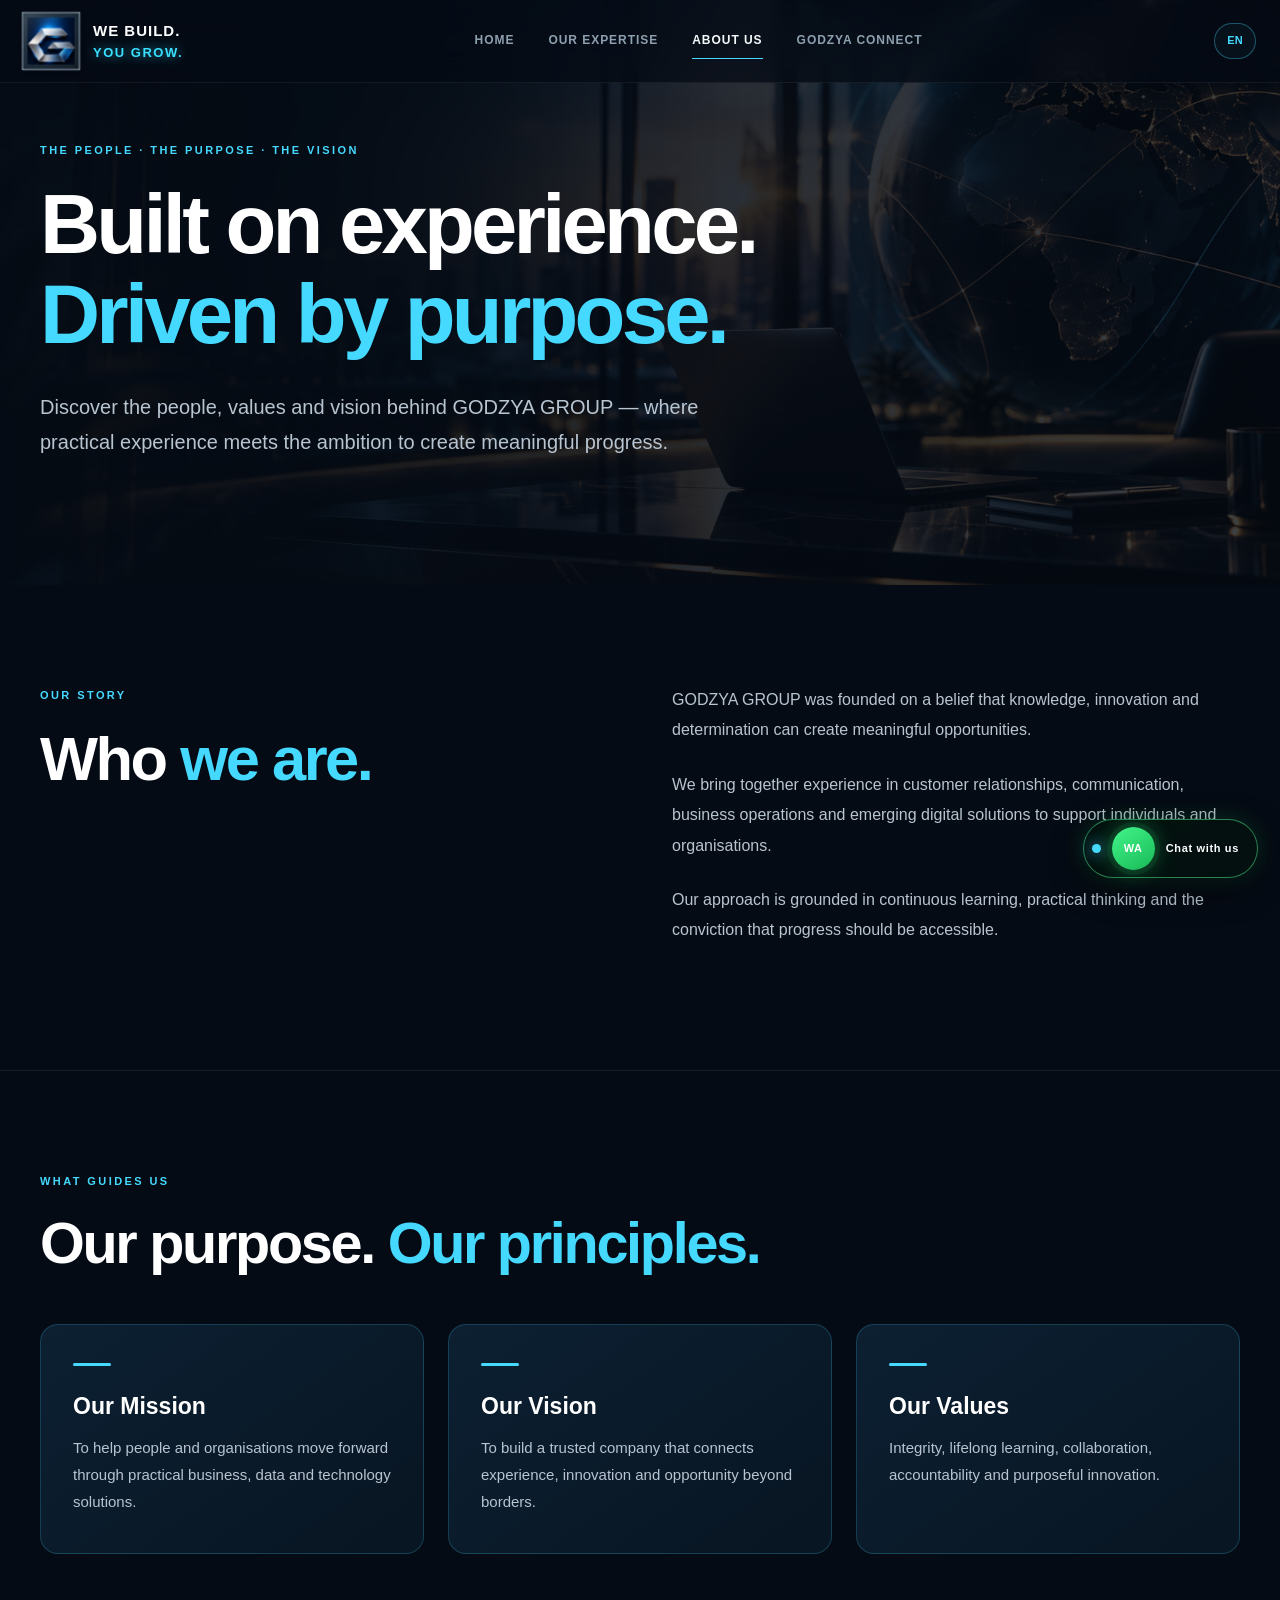
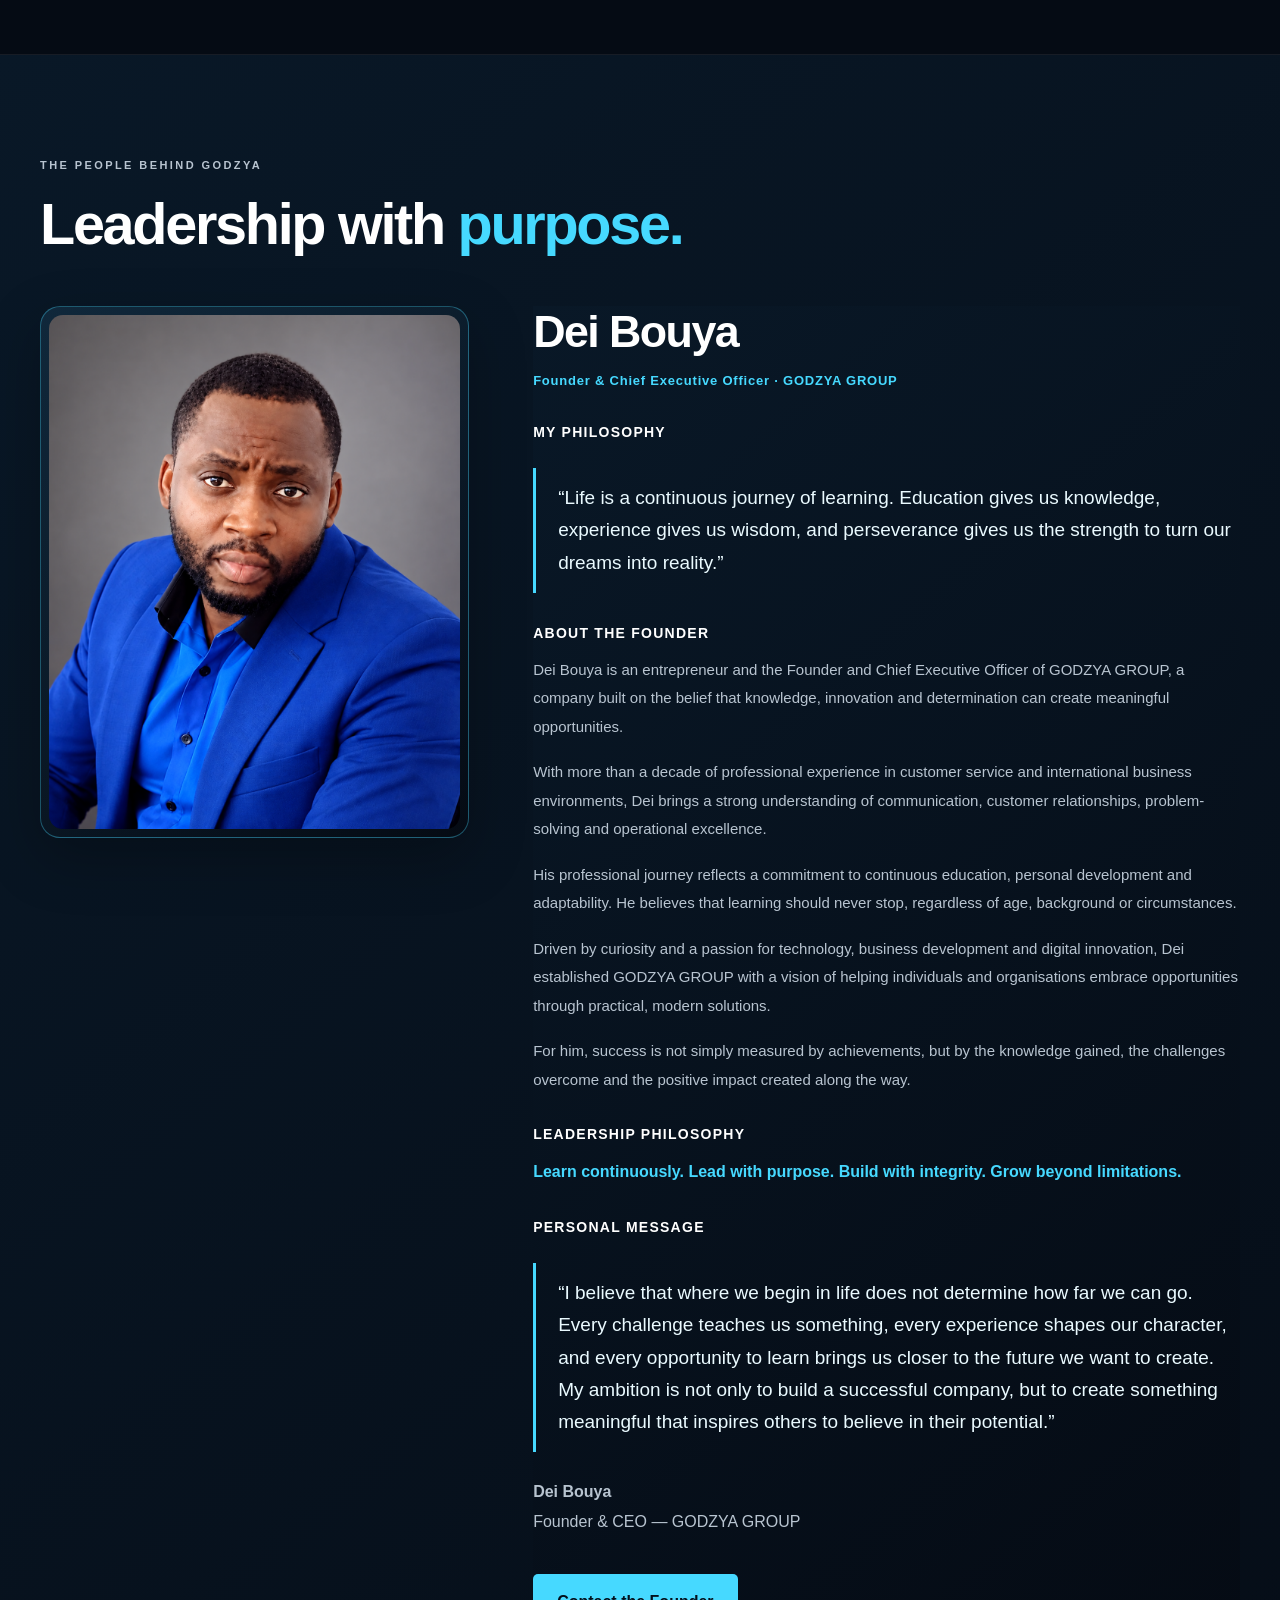
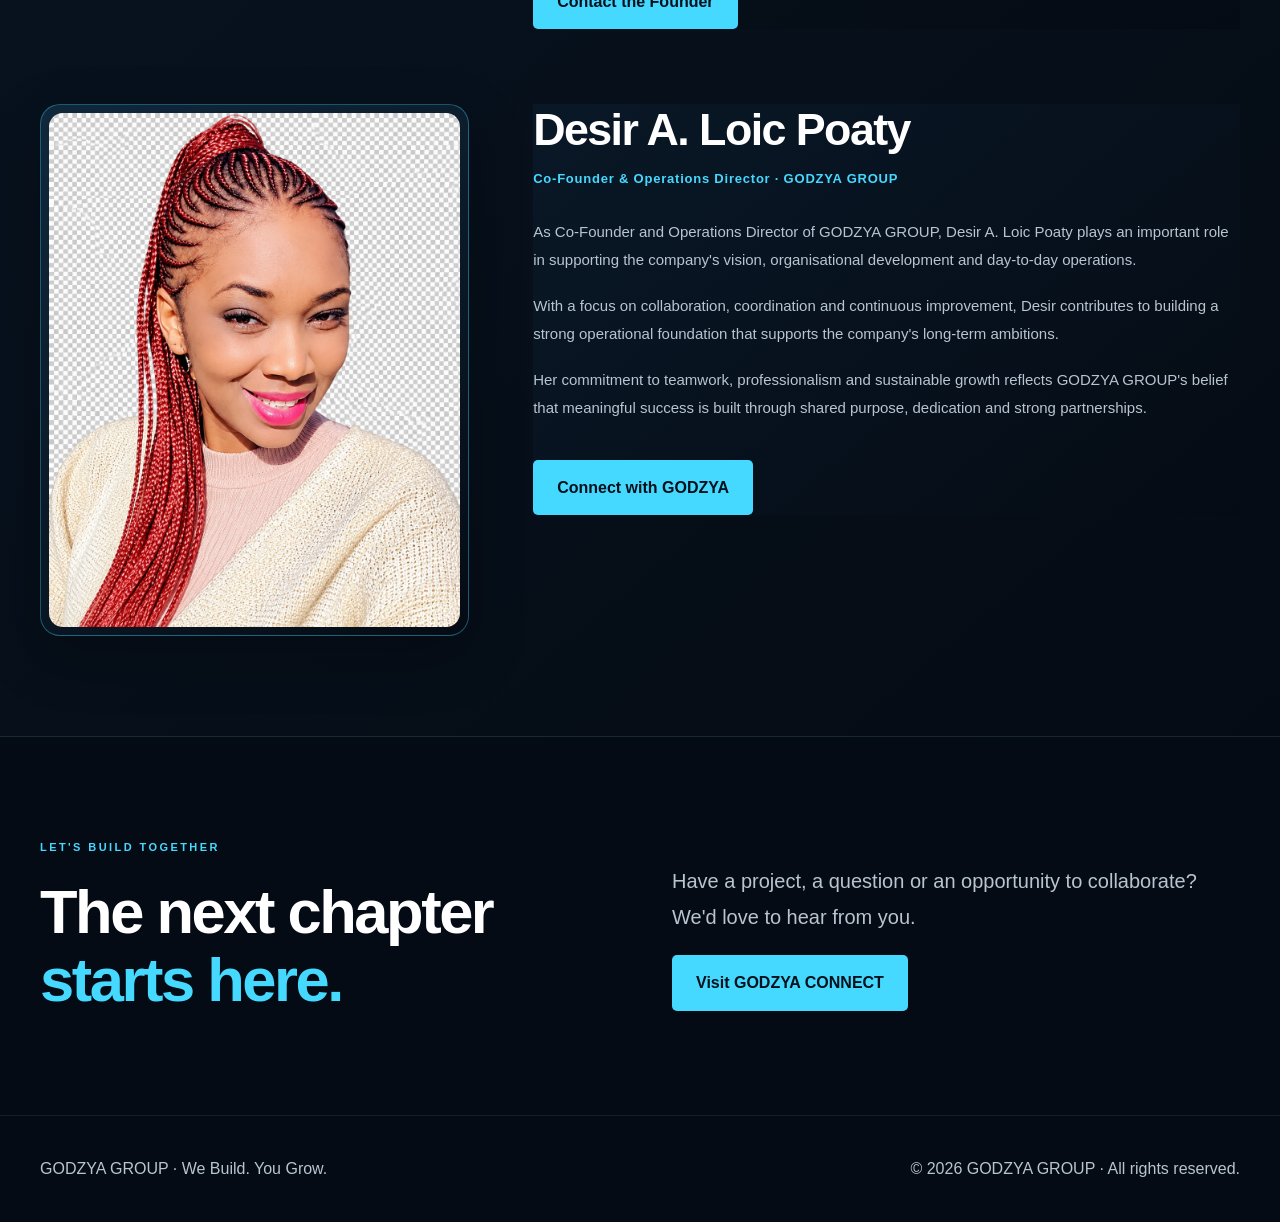
==== commit 3963733a: "Update cofounderText to render as multiple paragraphs Refactor cofounderText handling to display as " ====
--- a/about.html
+++ b/about.html
@@ -613,7 +613,12 @@
 <script>
 // About-page translations are scoped to this page to avoid changing the original site's shared script.
 const T={
-en:{cofounderRole:'Co-Founder & Operations Director · GODZYA GROUP',cofounderText:"Part of the leadership team behind GODZYA GROUP, supporting the company's direction and operations.",cofounderContact:'Connect with GODZYA',},
+en:{cofounderRole:'Co-Founder & Operations Director · GODZYA GROUP',cofounderText:`As Co-Founder and Operations Director of GODZYA GROUP, Desir A. Loic Poaty plays an important role in supporting the company's vision, organisational development and day-to-day operations.
+
+With a focus on collaboration, coordination and continuous improvement, Desir contributes to building a strong operational foundation that supports the company's long-term ambitions.
+
+Her commitment to teamwork, professionalism and sustainable growth reflects GODZYA GROUP's belief that meaningful success is built through shared purpose, dedication and strong partnerships.`
+   ,cofounderContact:'Connect with GODZYA',},
 fr:{cofounderRole:'Cofondatrice et directrice des opérations · GODZYA GROUP',cofounderText:'Membre de l’équipe dirigeante de GODZYA GROUP, elle contribue à l’orientation et aux opérations de l’entreprise.',cofounderContact:'Contacter GODZYA',skip:'Aller au contenu',home:'Accueil',expertise:'Nos expertises',about:'À propos',connect:'GODZYA CONNECT',eyebrow:'LES PERSONNES · LA RAISON D’ÊTRE · LA VISION',heroA:'Fondé sur l’expérience.',heroB:'Guidé par une mission.',heroText:'Découvrez les personnes, les valeurs et la vision qui animent GODZYA GROUP.',whoLabel:'NOTRE HISTOIRE',whoA:'Qui nous',whoB:'sommes.',whoText1:'GODZYA GROUP est né de la conviction que le savoir, l’innovation et la détermination créent des opportunités.',whoText2:'Nous associons l’expérience de la relation client, de la communication et des opérations aux solutions numériques.',whoText3:'Notre approche repose sur l’apprentissage continu et des solutions pratiques.',valuesLabel:'NOS PRINCIPES',valuesA:'Notre raison d’être.',valuesB:'Nos principes.',mission:'Notre mission',missionText:'Faire avancer les personnes et les organisations grâce à des solutions pratiques en entreprise, données et technologie.',vision:'Notre vision',visionText:'Construire une entreprise de confiance reliant expérience, innovation et opportunités au-delà des frontières.',values:'Nos valeurs',valuesText:'Intégrité, apprentissage continu, collaboration, responsabilité et innovation utile.',peopleLabel:'LES PERSONNES DERRIÈRE GODZYA',peopleA:'Diriger avec',peopleB:'une mission.',role:'Fondateur et Directeur Général · GODZYA GROUP',philosophy:'Ma philosophie',quote:'« La vie est un apprentissage permanent. L’éducation nous apporte le savoir, l’expérience nous apporte la sagesse et la persévérance nous donne la force de transformer nos rêves en réalité. »',bioTitle:'À propos du fondateur',bio1:'Dei Bouya est entrepreneur, fondateur et directeur général de GODZYA GROUP, une entreprise fondée sur la conviction que le savoir, l’innovation et la détermination créent des opportunités.',bio2:'Avec plus de dix ans d’expérience dans le service client et les environnements professionnels internationaux, Dei possède une solide connaissance de la communication, des relations clients, de la résolution de problèmes et de l’excellence opérationnelle.',bio3:'Son parcours reflète son engagement envers la formation continue, le développement personnel et l’adaptabilité. Pour lui, apprendre n’a pas d’âge ni de limites.',bio4:'Animé par sa curiosité et sa passion pour la technologie, le développement des entreprises et l’innovation numérique, Dei a fondé GODZYA GROUP pour aider les personnes et les organisations à saisir de nouvelles opportunités grâce à des solutions modernes et pratiques.',bio5:'Pour lui, le succès ne se mesure pas seulement aux réalisations, mais aussi aux connaissances acquises, aux défis surmontés et à l’impact positif créé.',leadTitle:'Philosophie de leadership',leadText:'Apprendre sans cesse. Diriger avec détermination. Construire avec intégrité. Grandir au-delà des limites.',messageTitle:'Message personnel',message:'« Je crois que notre point de départ dans la vie ne détermine pas jusqu’où nous pouvons aller. Chaque défi nous apprend quelque chose, chaque expérience forge notre caractère et chaque occasion d’apprendre nous rapproche de l’avenir que nous voulons construire. Mon ambition n’est pas seulement de bâtir une entreprise prospère, mais de créer quelque chose de significatif qui inspire les autres à croire en leur potentiel. »',signature:'Fondateur et Directeur Général — GODZYA GROUP',founderContact:'Contacter le fondateur',togetherLabel:'CONSTRUISONS ENSEMBLE',togetherA:'Le prochain chapitre',togetherB:'commence ici.',togetherText:'Un projet, une question ou une occasion de collaborer ? Contactez-nous.',togetherBtn:'Accéder à GODZYA CONNECT',footerTag:'Nous construisons. Vous grandissez.',rights:'Tous droits réservés.'},
 es:{cofounderRole:'Cofundadora y directora de operaciones · GODZYA GROUP',cofounderText:'Forma parte del equipo directivo de GODZYA GROUP y contribuye a la dirección y las operaciones de la empresa.',cofounderContact:'Contactar con GODZYA',skip:'Ir al contenido',home:'Inicio',expertise:'Nuestra experiencia',about:'Sobre nosotros',connect:'GODZYA CONNECT',eyebrow:'PERSONAS · PROPÓSITO · VISIÓN',heroA:'Basados en la experiencia.',heroB:'Guiados por un propósito.',heroText:'Conoce a las personas, los valores y la visión detrás de GODZYA GROUP.',whoLabel:'NUESTRA HISTORIA',whoA:'Quiénes',whoB:'somos.',whoText1:'GODZYA GROUP nació de la convicción de que el conocimiento, la innovación y la determinación crean oportunidades.',whoText2:'Unimos experiencia en atención al cliente, comunicación, operaciones empresariales y soluciones digitales.',whoText3:'Nuestro enfoque se basa en el aprendizaje continuo y las soluciones prácticas.',valuesLabel:'LO QUE NOS GUÍA',valuesA:'Nuestro propósito.',valuesB:'Nuestros principios.',mission:'Nuestra misión',missionText:'Ayudar a personas y organizaciones a avanzar con soluciones prácticas de negocios, datos y tecnología.',vision:'Nuestra visión',visionText:'Construir una empresa de confianza que conecte experiencia, innovación y oportunidades más allá de las fronteras.',values:'Nuestros valores',valuesText:'Integridad, aprendizaje permanente, colaboración, responsabilidad e innovación útil.',peopleLabel:'LAS PERSONAS DETRÁS DE GODZYA',peopleA:'Liderazgo con',peopleB:'propósito.',role:'Fundador y Director Ejecutivo · GODZYA GROUP',philosophy:'Mi filosofía',quote:'«La vida es un viaje continuo de aprendizaje. La educación nos da conocimientos, la experiencia nos da sabiduría y la perseverancia nos da la fuerza para convertir nuestros sueños en realidad».',bioTitle:'Sobre el fundador',bio1:'Dei Bouya es emprendedor, fundador y director ejecutivo de GODZYA GROUP, una empresa basada en la convicción de que el conocimiento, la innovación y la determinación crean oportunidades significativas.',bio2:'Con más de una década de experiencia en atención al cliente y entornos empresariales internacionales, Dei comprende la comunicación, las relaciones con clientes, la resolución de problemas y la excelencia operativa.',bio3:'Su trayectoria refleja su compromiso con la formación continua, el desarrollo personal y la adaptación. Cree que nunca debemos dejar de aprender, independientemente de la edad o las circunstancias.',bio4:'Impulsado por su curiosidad y pasión por la tecnología, el desarrollo empresarial y la innovación digital, Dei fundó GODZYA GROUP para ayudar a personas y organizaciones a aprovechar oportunidades mediante soluciones modernas y prácticas.',bio5:'Para él, el éxito no se mide solo por los logros, sino también por el conocimiento adquirido, los desafíos superados y el impacto positivo generado.',leadTitle:'Filosofía de liderazgo',leadText:'Aprender continuamente. Liderar con propósito. Construir con integridad. Crecer sin límites.',messageTitle:'Mensaje personal',message:'«Creo que nuestro punto de partida en la vida no determina hasta dónde podemos llegar. Cada desafío nos enseña algo, cada experiencia moldea nuestro carácter y cada oportunidad de aprender nos acerca al futuro que queremos crear. Mi ambición no es solo construir una empresa exitosa, sino crear algo significativo que inspire a otros a creer en su potencial».',signature:'Fundador y Director Ejecutivo — GODZYA GROUP',founderContact:'Contactar al fundador',togetherLabel:'CONSTRUYAMOS JUNTOS',togetherA:'El próximo capítulo',togetherB:'comienza aquí.',togetherText:'¿Tienes un proyecto, una pregunta o una oportunidad de colaboración? Escríbenos.',togetherBtn:'Visitar GODZYA CONNECT',footerTag:'Construimos. Tú creces.',rights:'Todos los derechos reservados.'},
 pt:{cofounderRole:'Cofundadora e diretora de operações · GODZYA GROUP',cofounderText:'Integra a equipa de liderança da GODZYA GROUP e apoia a direção e as operações da empresa.',cofounderContact:'Contactar a GODZYA',skip:'Ir para o conteúdo',home:'Início',expertise:'Nossa experiência',about:'Sobre nós',connect:'GODZYA CONNECT',eyebrow:'PESSOAS · PROPÓSITO · VISÃO',heroA:'Baseados na experiência.',heroB:'Guiados por um propósito.',heroText:'Conheça as pessoas, os valores e a visão por trás da GODZYA GROUP.',whoLabel:'NOSSA HISTÓRIA',whoA:'Quem',whoB:'somos.',whoText1:'A GODZYA GROUP nasceu da convicção de que conhecimento, inovação e determinação criam oportunidades.',whoText2:'Combinamos experiência em atendimento ao cliente, comunicação, operações empresariais e soluções digitais.',whoText3:'Nossa abordagem se baseia no aprendizado contínuo e em soluções práticas.',valuesLabel:'O QUE NOS GUIA',valuesA:'Nosso propósito.',valuesB:'Nossos princípios.',mission:'Nossa missão',missionText:'Ajudar pessoas e organizações a avançar com soluções práticas em negócios, dados e tecnologia.',vision:'Nossa visão',visionText:'Construir uma empresa de confiança que conecte experiência, inovação e oportunidades além das fronteiras.',values:'Nossos valores',valuesText:'Integridade, aprendizado contínuo, colaboração, responsabilidade e inovação com propósito.',peopleLabel:'AS PESSOAS POR TRÁS DA GODZYA',peopleA:'Liderança com',peopleB:'propósito.',role:'Fundador e Diretor Executivo · GODZYA GROUP',philosophy:'Minha filosofia',quote:'“A vida é uma jornada contínua de aprendizado. A educação nos dá conhecimento, a experiência nos dá sabedoria e a perseverança nos dá força para transformar nossos sonhos em realidade.”',bioTitle:'Sobre o fundador',bio1:'Dei Bouya é empreendedor, fundador e diretor executivo da GODZYA GROUP, uma empresa baseada na crença de que conhecimento, inovação e determinação criam oportunidades significativas.',bio2:'Com mais de uma década de experiência em atendimento ao cliente e ambientes empresariais internacionais, Dei possui sólida compreensão de comunicação, relacionamento com clientes, resolução de problemas e excelência operacional.',bio3:'Sua trajetória reflete o compromisso com educação contínua, desenvolvimento pessoal e adaptação. Ele acredita que nunca devemos parar de aprender, independentemente da idade ou das circunstâncias.',bio4:'Movido pela curiosidade e paixão por tecnologia, desenvolvimento de negócios e inovação digital, Dei fundou a GODZYA GROUP para ajudar pessoas e organizações a aproveitar oportunidades com soluções modernas e práticas.',bio5:'Para ele, o sucesso não é medido apenas por conquistas, mas também pelo conhecimento adquirido, desafios superados e impacto positivo gerado.',leadTitle:'Filosofia de liderança',leadText:'Aprender continuamente. Liderar com propósito. Construir com integridade. Crescer além dos limites.',messageTitle:'Mensagem pessoal',message:'“Acredito que o ponto de partida na vida não determina até onde podemos chegar. Cada desafio nos ensina algo, cada experiência molda nosso caráter e cada oportunidade de aprender nos aproxima do futuro que queremos criar. Minha ambição não é apenas construir uma empresa de sucesso, mas criar algo significativo que inspire outras pessoas a acreditar em seu potencial.”',signature:'Fundador e Diretor Executivo — GODZYA GROUP',founderContact:'Contatar o fundador',togetherLabel:'VAMOS CONSTRUIR JUNTOS',togetherA:'O próximo capítulo',togetherB:'começa aqui.',togetherText:'Tem um projeto, uma dúvida ou uma oportunidade de colaboração? Entre em contato.',togetherBtn:'Visitar GODZYA CONNECT',footerTag:'Nós construímos. Você cresce.',rights:'Todos os direitos reservados.'},
@@ -633,7 +638,21 @@
     const key = element.dataset.t;
 
     if (Object.hasOwn(dict, key)) {
-      element.textContent = dict[key];
+      if (key === 'cofounderText') {
+  const paragraphs = dict[key]
+    .split(/\n\s*\n/)
+    .filter(Boolean);
+
+  element.replaceChildren();
+
+  paragraphs.forEach(text => {
+    const p = document.createElement('p');
+    p.textContent = text.trim();
+    element.appendChild(p);
+  });
+} else {
+  element.textContent = dict[key];
+      }
     }
   });
 
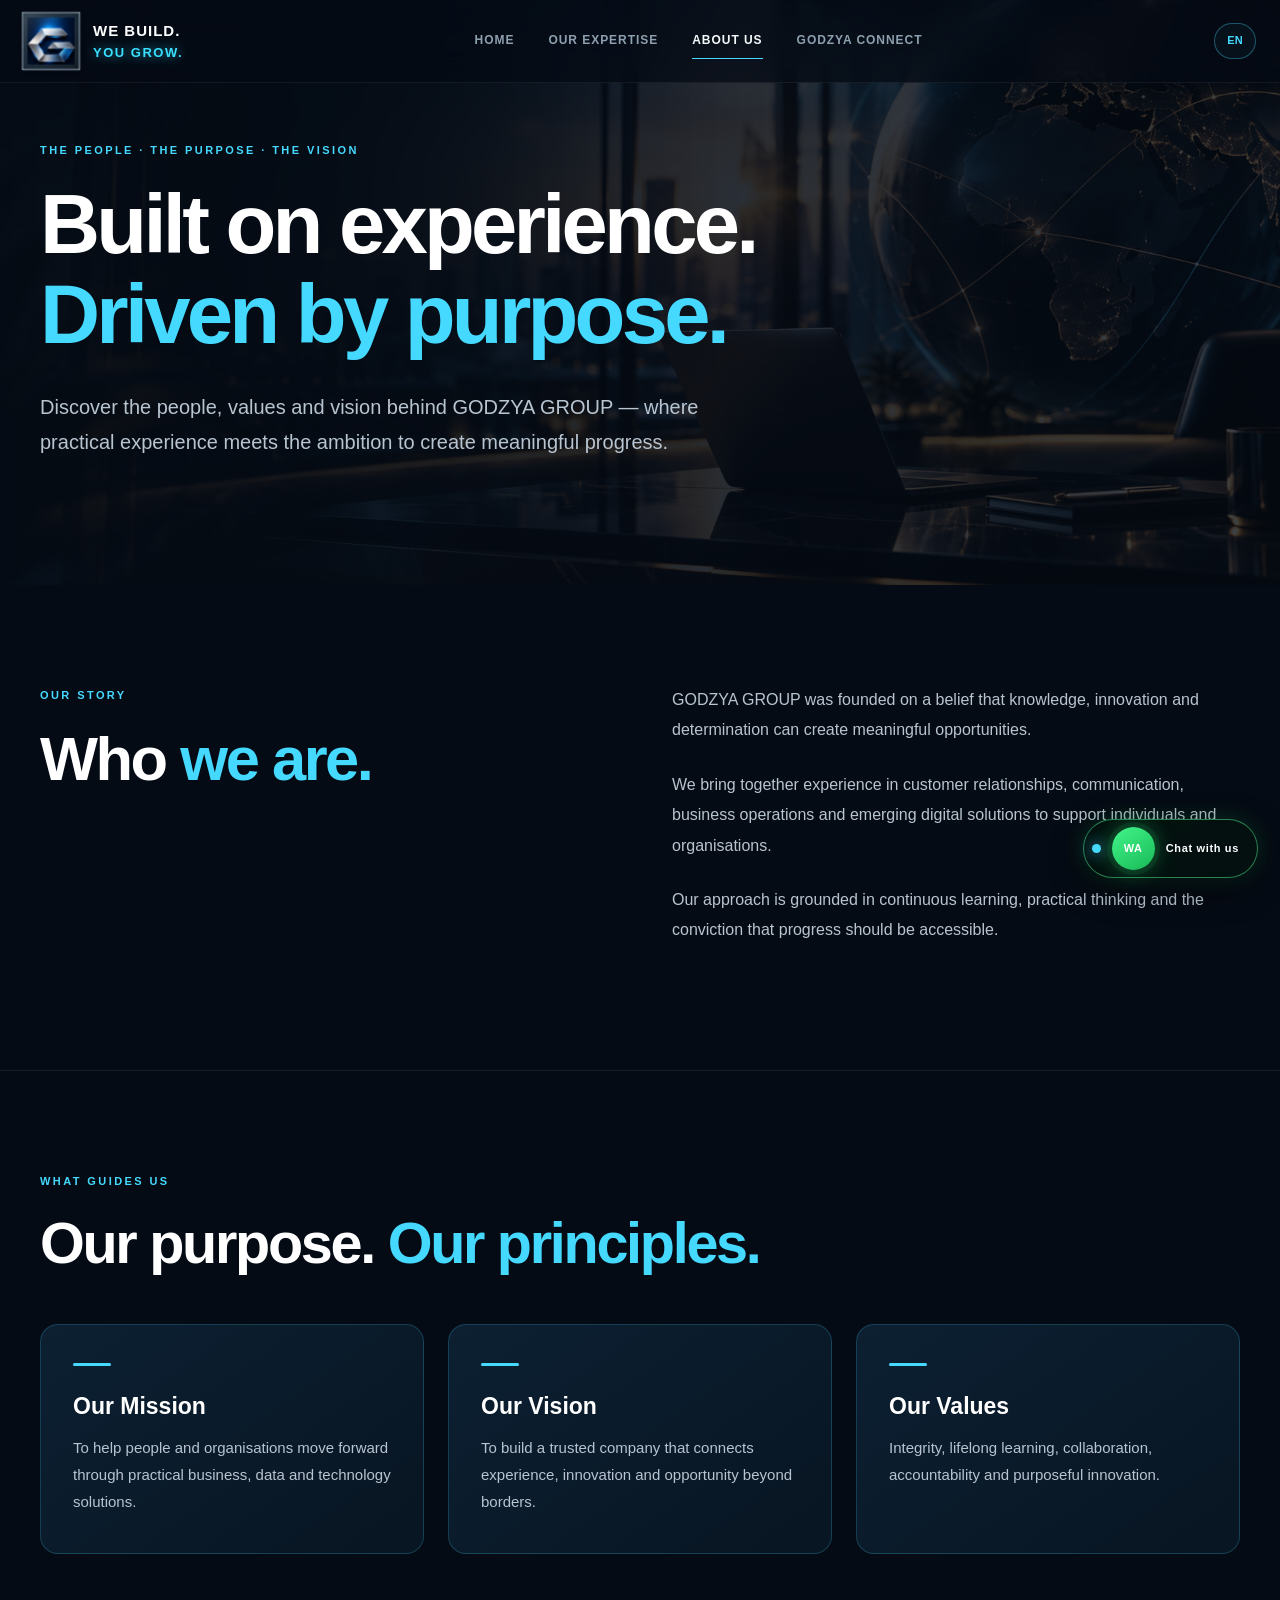
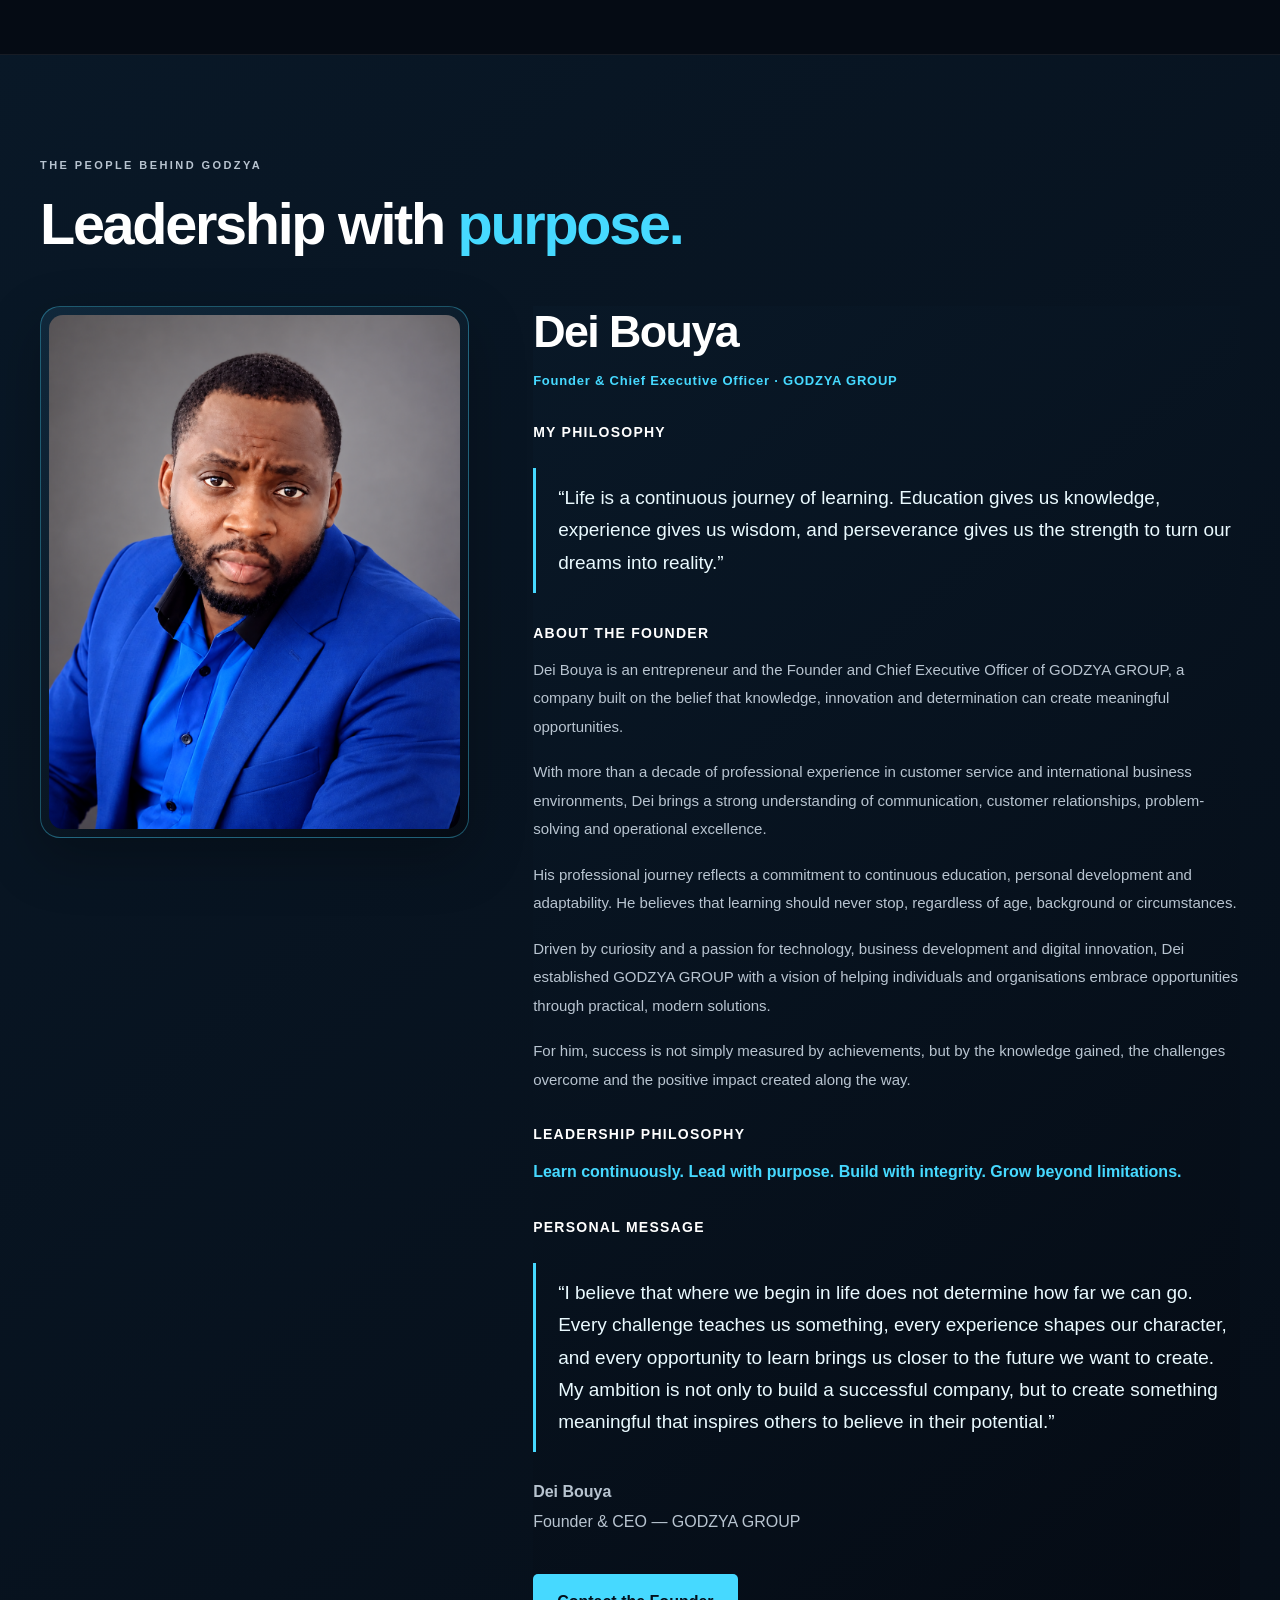
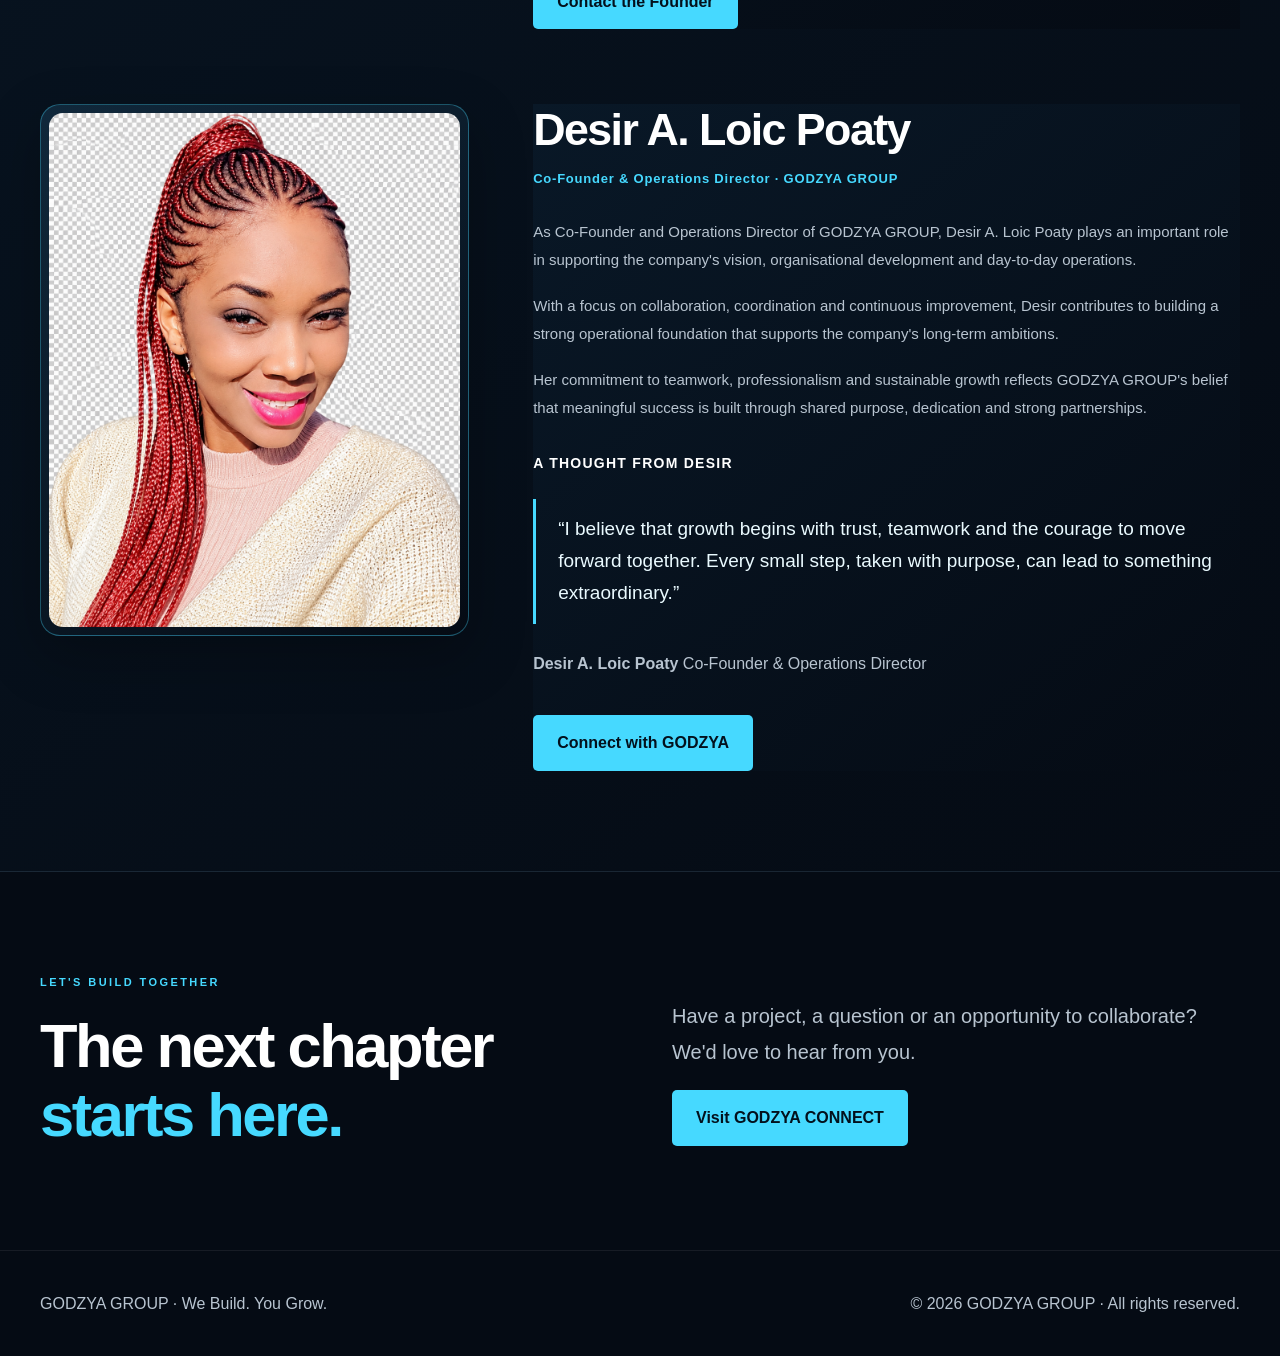
==== commit 709339aa: "Update about.html" ====
--- a/about.html
+++ b/about.html
@@ -584,6 +584,26 @@
     </p>
   </div>
 
+<!-- CO-FOUNDER PERSONAL THOUGHT -->
+
+<div class="cofounder-thought">
+
+  <h4>A THOUGHT FROM DESIR</h4>
+
+  <blockquote>
+    “I believe that growth begins with trust,
+    teamwork and the courage to move forward
+    together. Every small step, taken with
+    purpose, can lead to something extraordinary.”
+  </blockquote>
+
+  <p class="cofounder-signature">
+    <strong>Desir A. Loic Poaty</strong>
+    <span>Co-Founder &amp; Operations Director</span>
+  </p>
+
+</div>
+   
   <a class="about-btn"
      href="connect.html"
      data-t="cofounderContact">
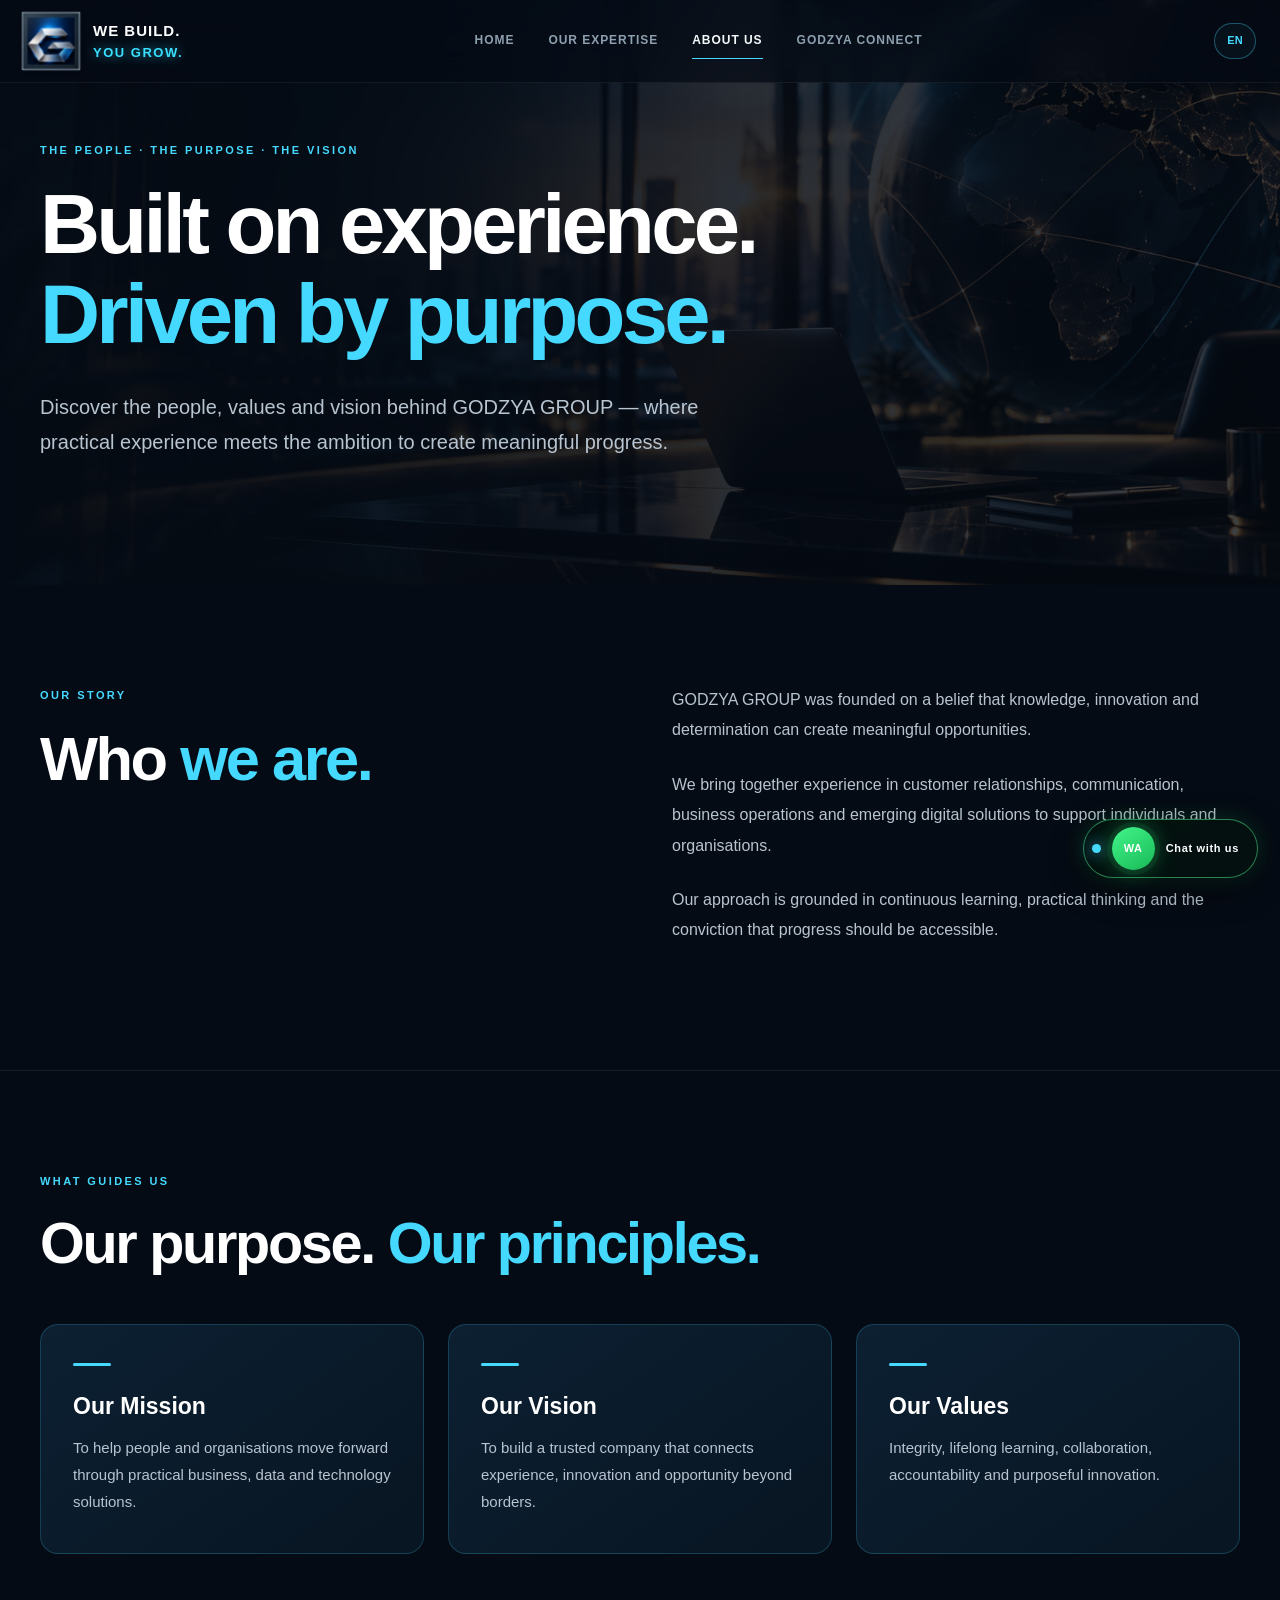
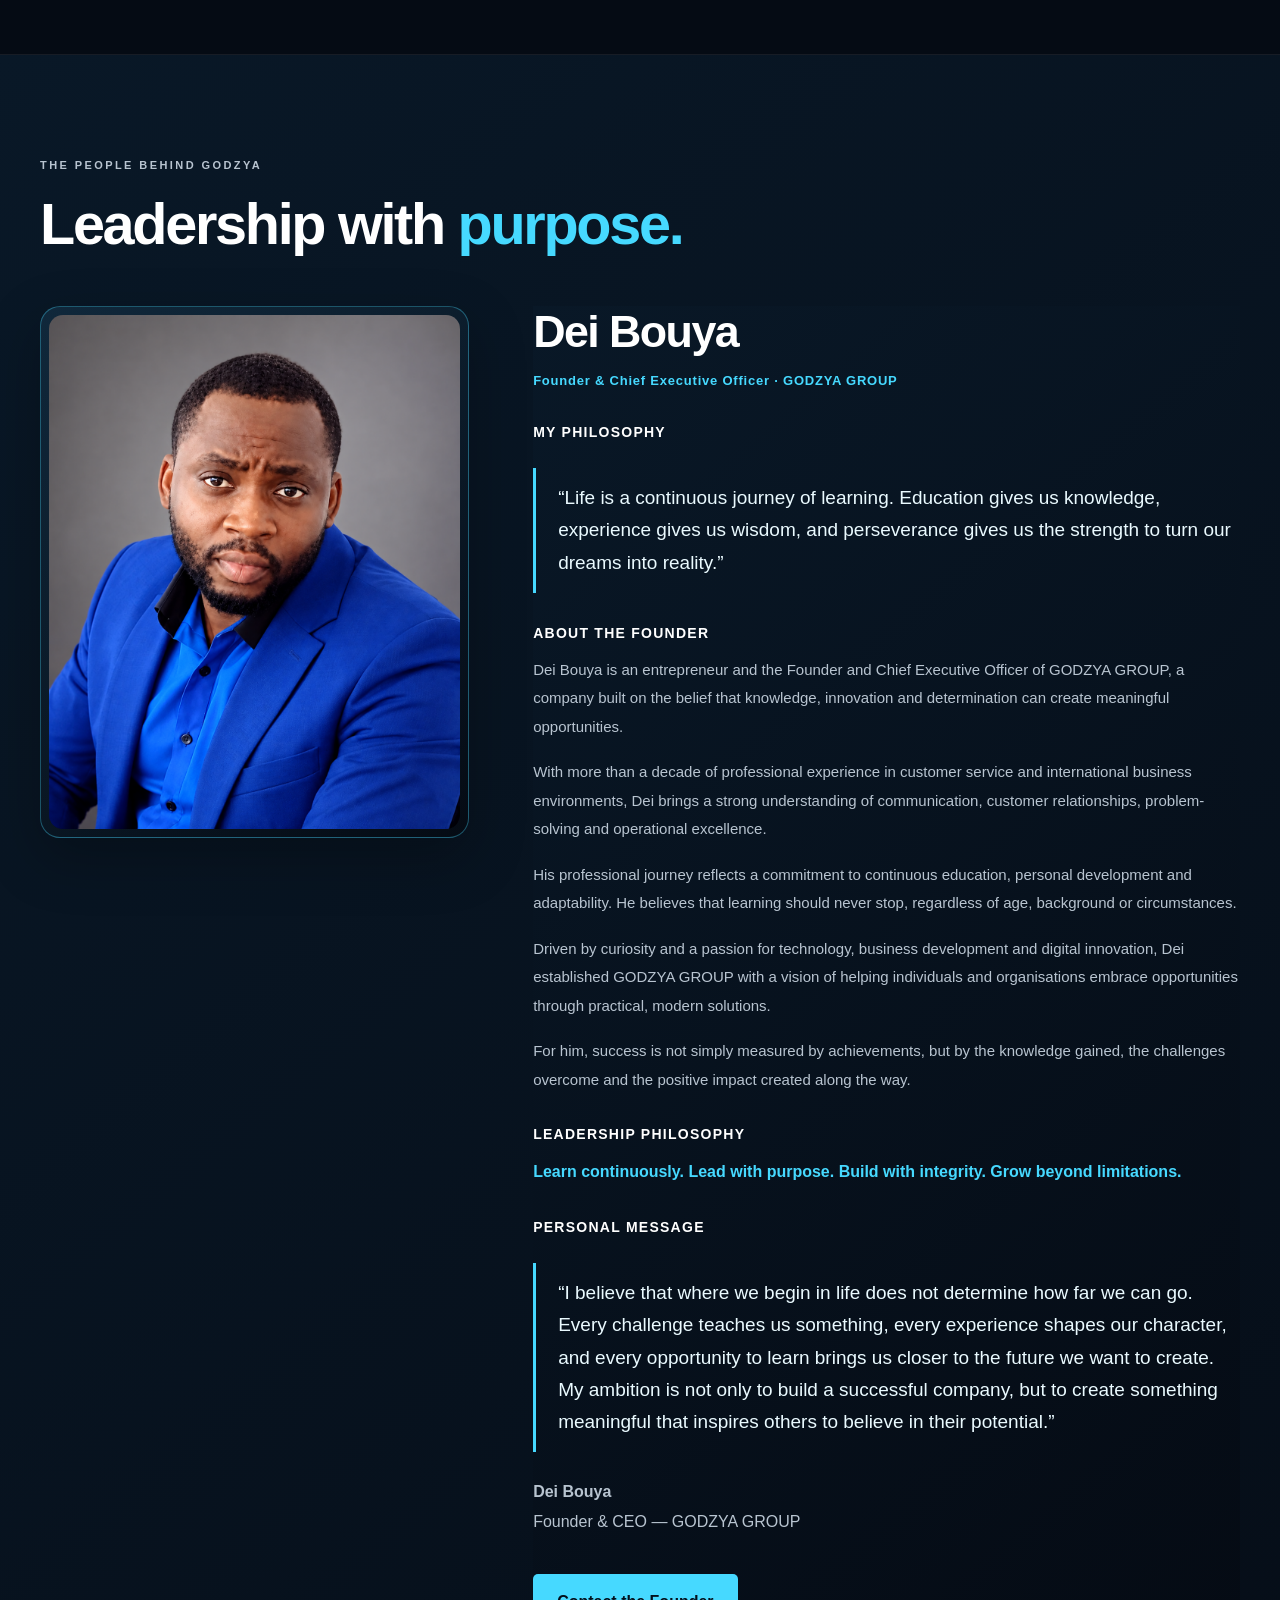
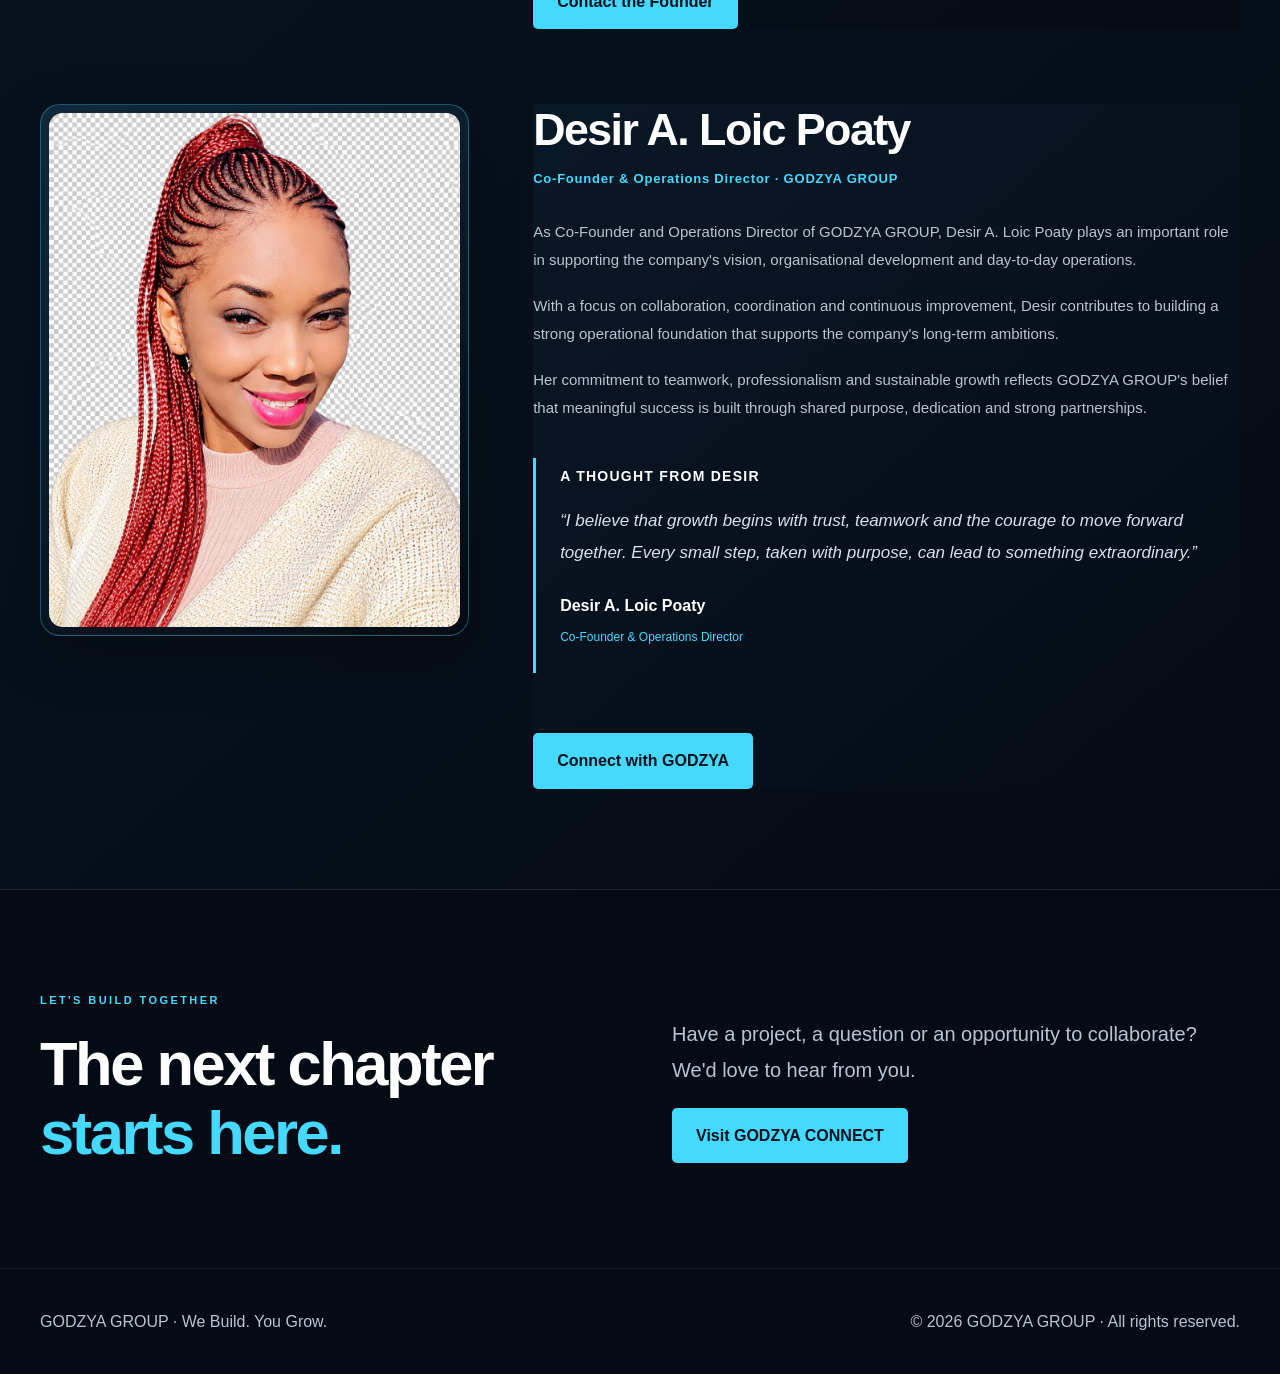
==== commit d857c1b3: "Add co-founder thought styles to about page Added styles for co-founder personal thought section." ====
--- a/about.html
+++ b/about.html
@@ -441,6 +441,49 @@
     width: 100%;
   }
 }
+
+   
+/* ==========================================
+   CO-FOUNDER PERSONAL THOUGHT
+========================================== */
+
+.about-page .cofounder-thought {
+  margin: 35px 0 40px;
+  padding: 8px 0 8px 24px;
+  border-left: 3px solid #46d9ff;
+}
+
+.about-page .cofounder-thought h4 {
+  margin: 0 0 18px;
+  color: #ffffff;
+  font-size: 13px;
+  letter-spacing: 0.1em;
+}
+
+.about-page .cofounder-thought blockquote {
+  margin: 0 0 22px;
+  padding: 0;
+  border: none;
+  color: #d5e3ec;
+  font-size: 17px;
+  font-style: italic;
+  line-height: 1.9;
+}
+
+.about-page .cofounder-signature {
+  display: flex;
+  flex-direction: column;
+  gap: 5px;
+}
+
+.about-page .cofounder-signature strong {
+  color: #ffffff;
+}
+
+.about-page .cofounder-signature span {
+  color: #46d9ff;
+  font-size: 12px;
+   }
    
 </style>
    
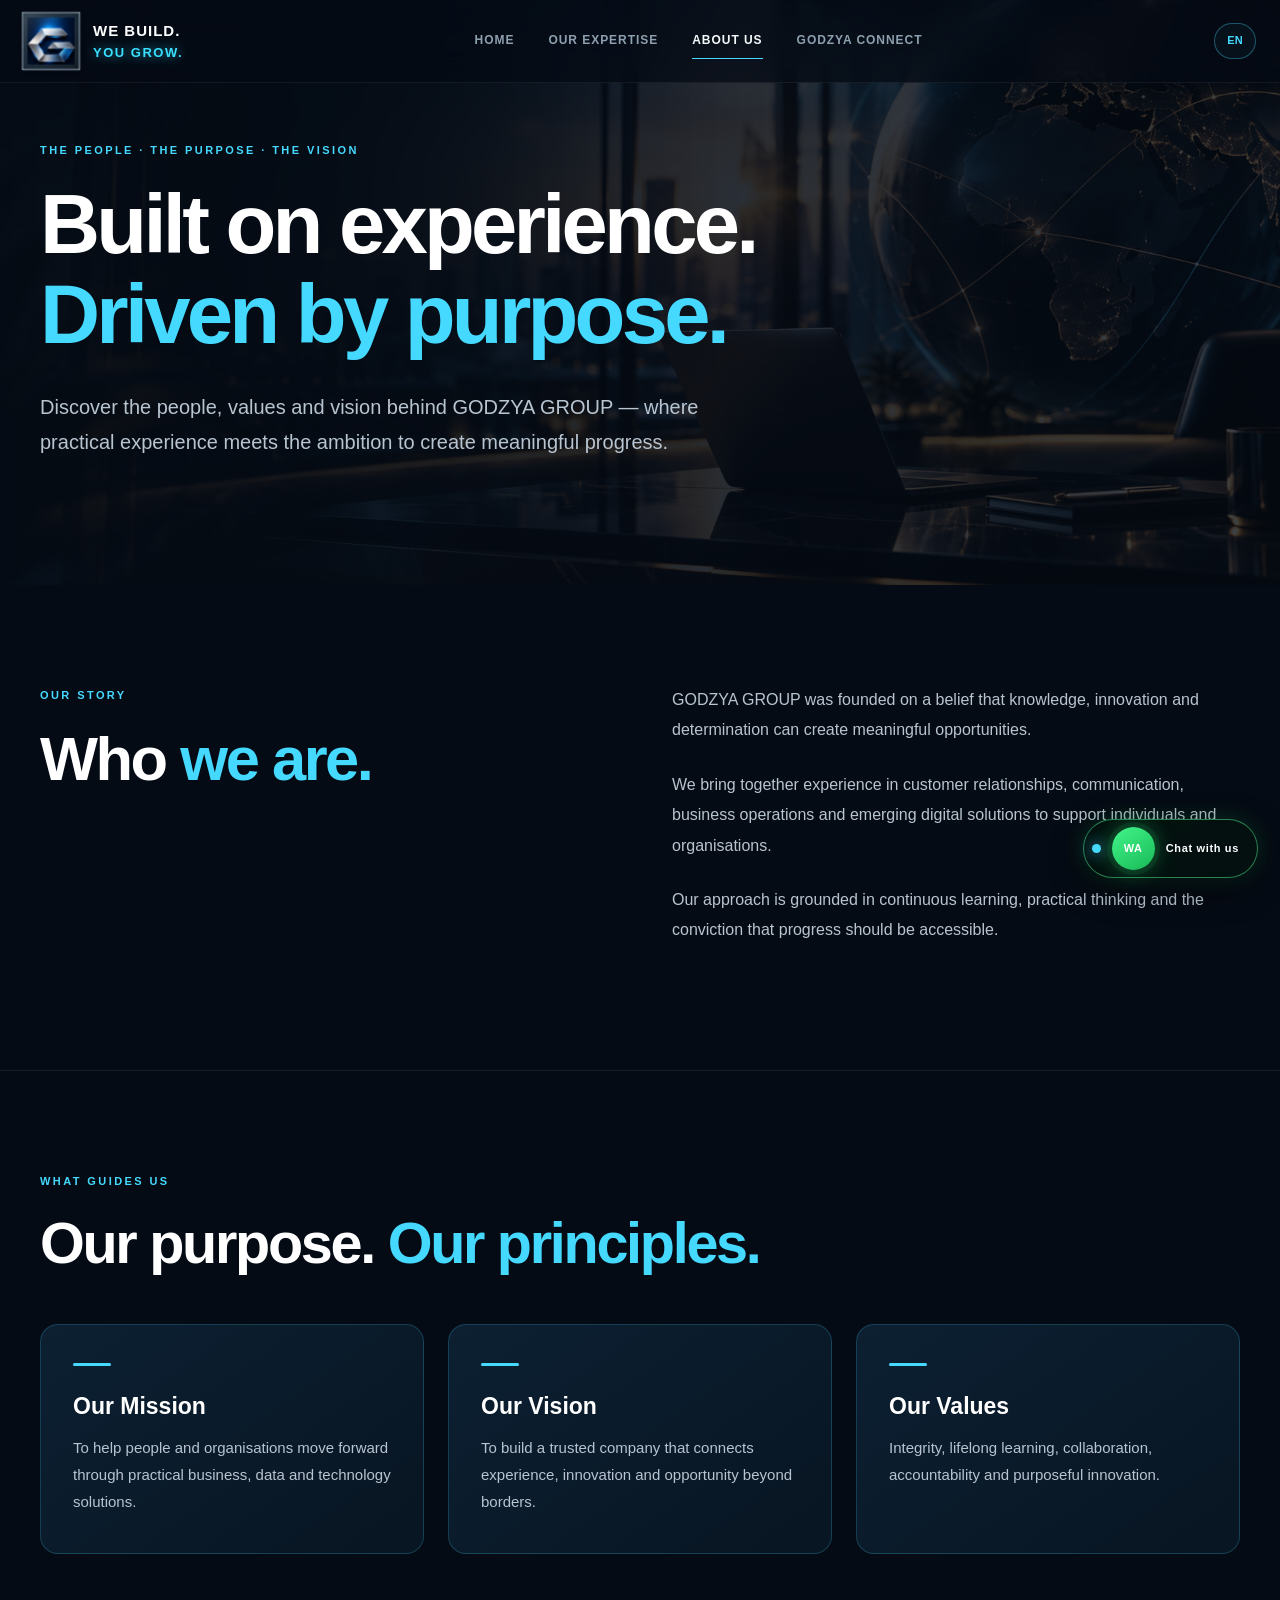
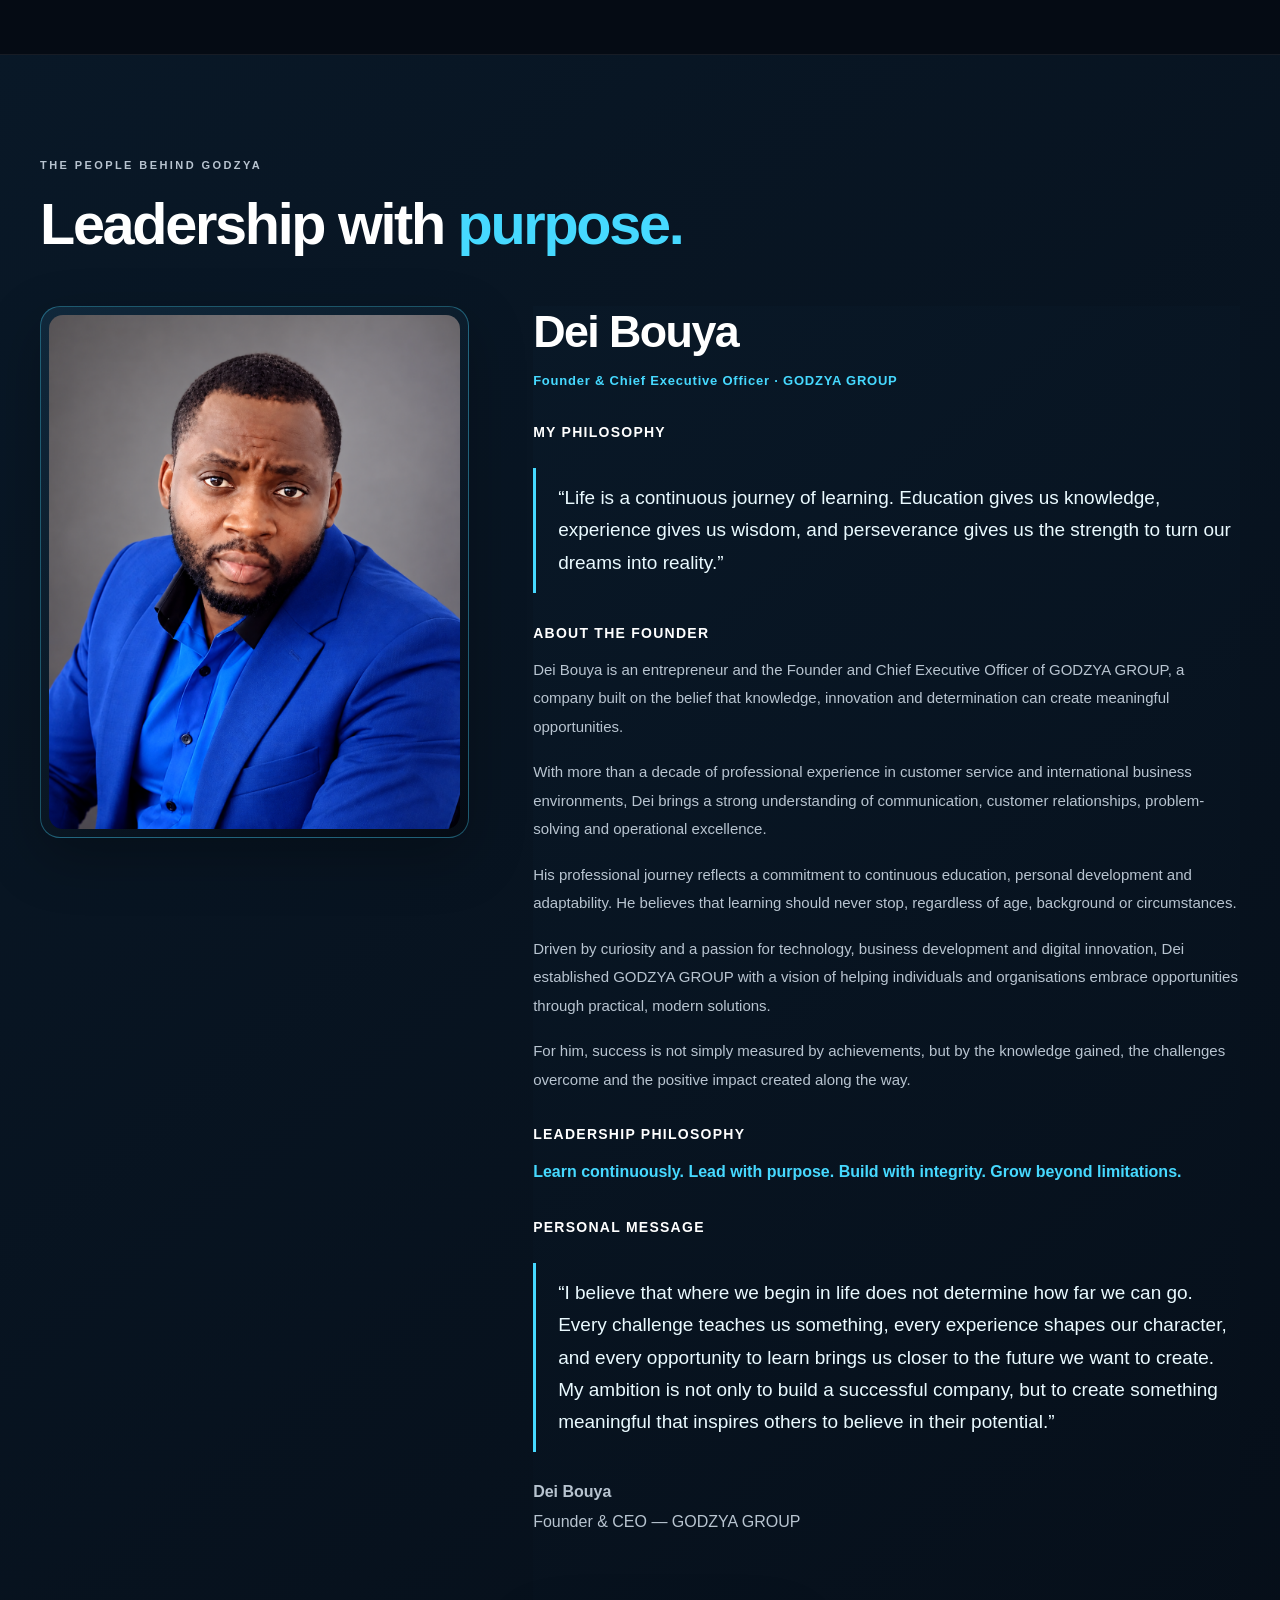
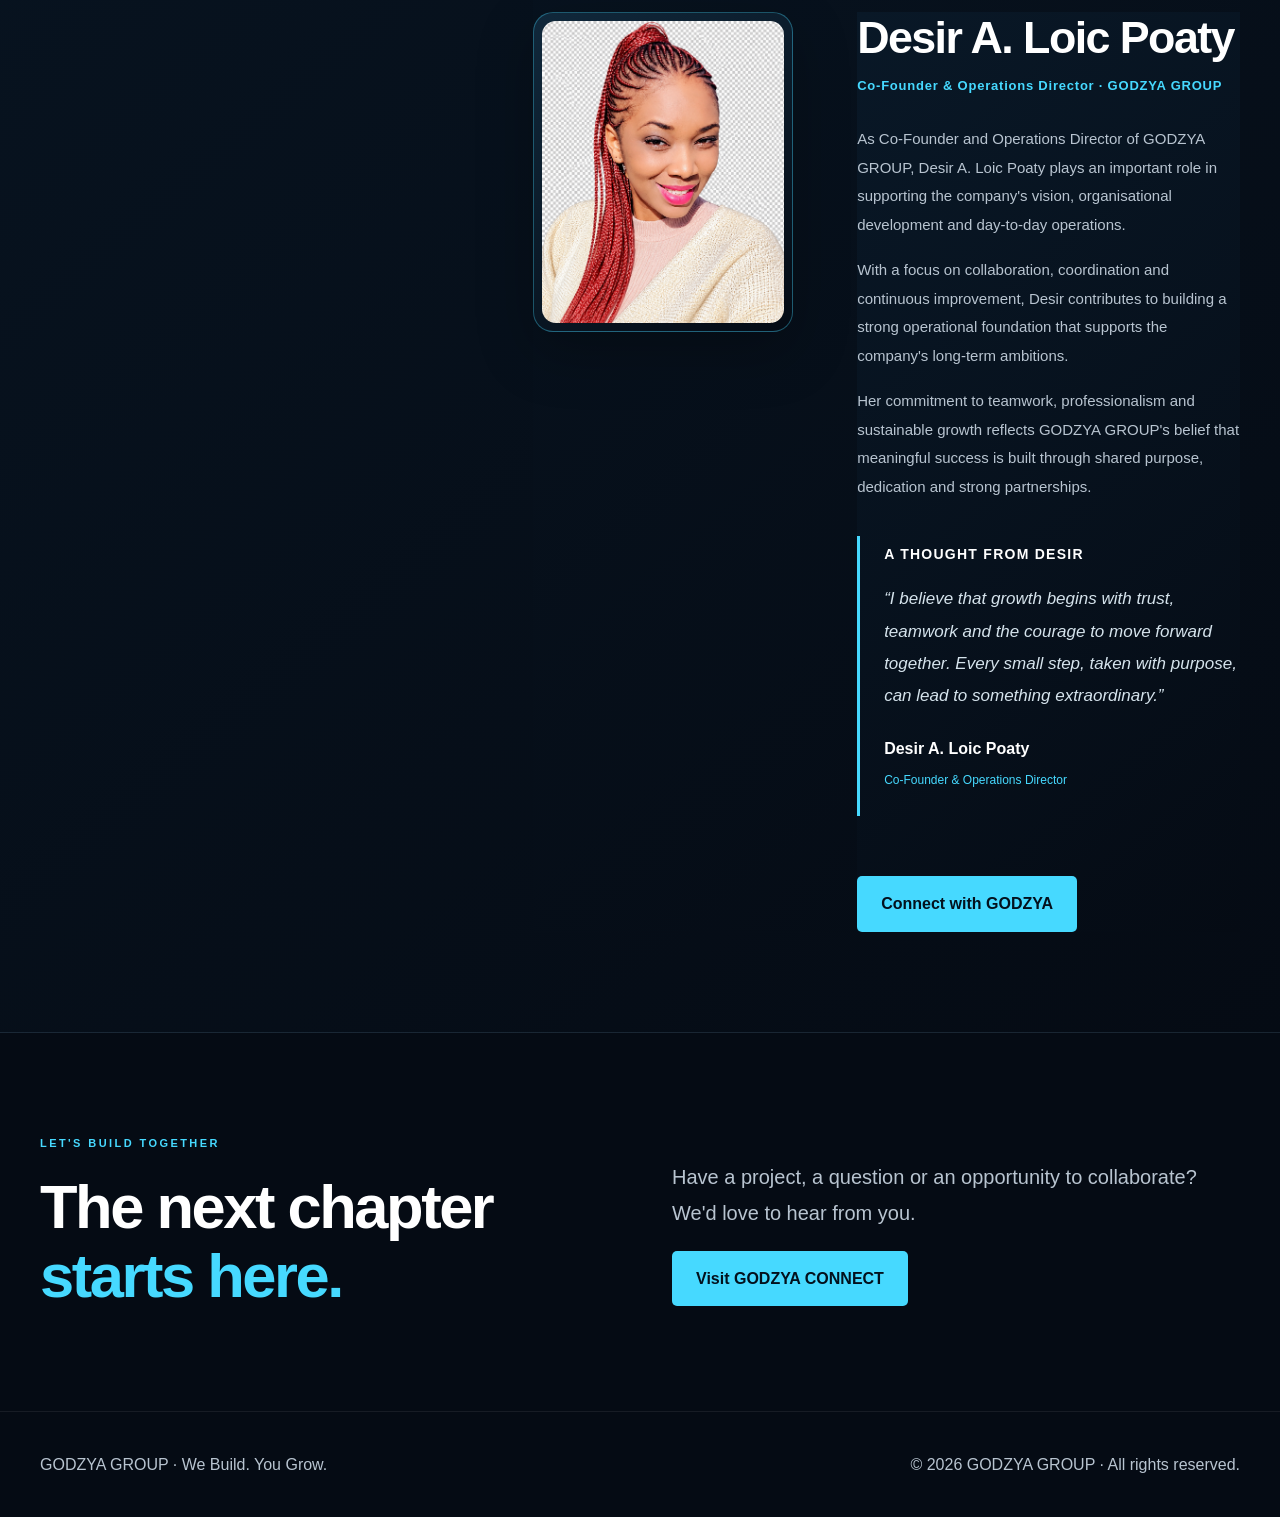
==== commit 603e64a6: "Update founder section in about.html" ====
--- a/about.html
+++ b/about.html
@@ -592,7 +592,7 @@
 
 <section class="about-section about-story"><div class="about-wrap about-grid"><div><p class="about-eyebrow" data-t="whoLabel">OUR STORY</p><h2><span data-t="whoA">Who</span> <span data-t="whoB">we are.</span></h2></div><div class="about-copy"><p data-t="whoText1">GODZYA GROUP was founded on a belief that knowledge, innovation and determination can create meaningful opportunities.</p><p data-t="whoText2">We bring together experience in customer relationships, communication, business operations and emerging digital solutions to support individuals and organisations.</p><p data-t="whoText3">Our approach is grounded in continuous learning, practical thinking and the conviction that progress should be accessible.</p></div></div></section>
 <section class="about-section"><div class="about-wrap"><p class="about-eyebrow" data-t="valuesLabel">WHAT GUIDES US</p><h2><span data-t="valuesA">Our purpose.</span> <span data-t="valuesB">Our principles.</span></h2><div class="about-cards"><article class="about-card"><h3 data-t="mission">Our Mission</h3><p data-t="missionText">To help people and organisations move forward through practical business, data and technology solutions.</p></article><article class="about-card"><h3 data-t="vision">Our Vision</h3><p data-t="visionText">To build a trusted company that connects experience, innovation and opportunity beyond borders.</p></article><article class="about-card"><h3 data-t="values">Our Values</h3><p data-t="valuesText">Integrity, lifelong learning, collaboration, accountability and purposeful innovation.</p></article></div></div></section>
-<section class="about-section about-founder" id="founder"><div class="about-wrap"><p class="about-eyebrow" data-t="peopleLabel">THE PEOPLE BEHIND GODZYA</p><h2><span data-t="peopleA">Leadership with</span> <span data-t="peopleB">purpose.</span></h2><div class="about-founder-grid" style="margin-top:50px"><div><div class="about-portrait"><img src="file_0000000045b0820ebc7a9235d9c6815f.png" alt="GODZYA GROUP founder profile image" loading="lazy"></div></div><div class="about-founder"><h3>Dei Bouya</h3><div class="about-role" data-t="role">Founder & Chief Executive Officer · GODZYA GROUP</div><h4 data-t="philosophy">My Philosophy</h4><blockquote data-t="quote">“Life is a continuous journey of learning. Education gives us knowledge, experience gives us wisdom, and perseverance gives us the strength to turn our dreams into reality.”</blockquote><h4 data-t="bioTitle">About the Founder</h4><div class="about-copy"><p data-t="bio1">Dei Bouya is an entrepreneur and the Founder and Chief Executive Officer of GODZYA GROUP, a company built on the belief that knowledge, innovation and determination can create meaningful opportunities.</p><p data-t="bio2">With more than a decade of professional experience in customer service and international business environments, Dei brings a strong understanding of communication, customer relationships, problem-solving and operational excellence.</p><p data-t="bio3">His professional journey reflects a commitment to continuous education, personal development and adaptability. He believes that learning should never stop, regardless of age, background or circumstances.</p><p data-t="bio4">Driven by curiosity and a passion for technology, business development and digital innovation, Dei established GODZYA GROUP with a vision of helping individuals and organisations embrace opportunities through practical, modern solutions.</p><p data-t="bio5">For him, success is not simply measured by achievements, but by the knowledge gained, the challenges overcome and the positive impact created along the way.</p></div><h4 data-t="leadTitle">Leadership Philosophy</h4><p class="about-tagline" data-t="leadText">Learn continuously. Lead with purpose. Build with integrity. Grow beyond limitations.</p><h4 data-t="messageTitle">Personal Message</h4><blockquote data-t="message">“I believe that where we begin in life does not determine how far we can go. Every challenge teaches us something, every experience shapes our character, and every opportunity to learn brings us closer to the future we want to create. My ambition is not only to build a successful company, but to create something meaningful that inspires others to believe in their potential.”</blockquote><p><strong>Dei Bouya</strong><br><span data-t="signature">Founder & CEO — GODZYA GROUP</span></p><a class="about-btn" href="mailto:dei.bouya@godzya-group.com" data-t="founderContact">Contact the Founder</a></div></div>
+<section class="about-section about-founder" id="founder"><div class="about-wrap"><p class="about-eyebrow" data-t="peopleLabel">THE PEOPLE BEHIND GODZYA</p><h2><span data-t="peopleA">Leadership with</span> <span data-t="peopleB">purpose.</span></h2><div class="about-founder-grid" style="margin-top:50px"><div><div class="about-portrait"><img src="file_0000000045b0820ebc7a9235d9c6815f.png" alt="GODZYA GROUP founder profile image" loading="lazy"></div></div><div class="about-founder"><h3>Dei Bouya</h3><div class="about-role" data-t="role">Founder & Chief Executive Officer · GODZYA GROUP</div><h4 data-t="philosophy">My Philosophy</h4><blockquote data-t="quote">“Life is a continuous journey of learning. Education gives us knowledge, experience gives us wisdom, and perseverance gives us the strength to turn our dreams into reality.”</blockquote><h4 data-t="bioTitle">About the Founder</h4><div class="about-copy"><p data-t="bio1">Dei Bouya is an entrepreneur and the Founder and Chief Executive Officer of GODZYA GROUP, a company built on the belief that knowledge, innovation and determination can create meaningful opportunities.</p><p data-t="bio2">With more than a decade of professional experience in customer service and international business environments, Dei brings a strong understanding of communication, customer relationships, problem-solving and operational excellence.</p><p data-t="bio3">His professional journey reflects a commitment to continuous education, personal development and adaptability. He believes that learning should never stop, regardless of age, background or circumstances.</p><p data-t="bio4">Driven by curiosity and a passion for technology, business development and digital innovation, Dei established GODZYA GROUP with a vision of helping individuals and organisations embrace opportunities through practical, modern solutions.</p><p data-t="bio5">For him, success is not simply measured by achievements, but by the knowledge gained, the challenges overcome and the positive impact created along the way.</p></div><h4 data-t="leadTitle">Leadership Philosophy</h4><p class="about-tagline" data-t="leadText">Learn continuously. Lead with purpose. Build with integrity. Grow beyond limitations.</p><h4 data-t="messageTitle">Personal Message</h4><blockquote data-t="message">“I believe that where we begin in life does not determine how far we can go. Every challenge teaches us something, every experience shapes our character, and every opportunity to learn brings us closer to the future we want to create. My ambition is not only to build a successful company, but to create something meaningful that inspires others to believe in their potential.”</blockquote><p><strong>Dei Bouya</strong><br><span data-t="signature">Founder & CEO — GODZYA GROUP</span></p>
 <div class="about-founder-grid" style="margin-top:75px" id="cofounder">
 <div><div class="about-portrait"><img src="file_00000000b43082089b4b7f6e4d8dffa6.png" alt="Desir A. Loic Poaty — GODZYA GROUP Co-Founder and Operations Director" loading="lazy"></div></div>
 
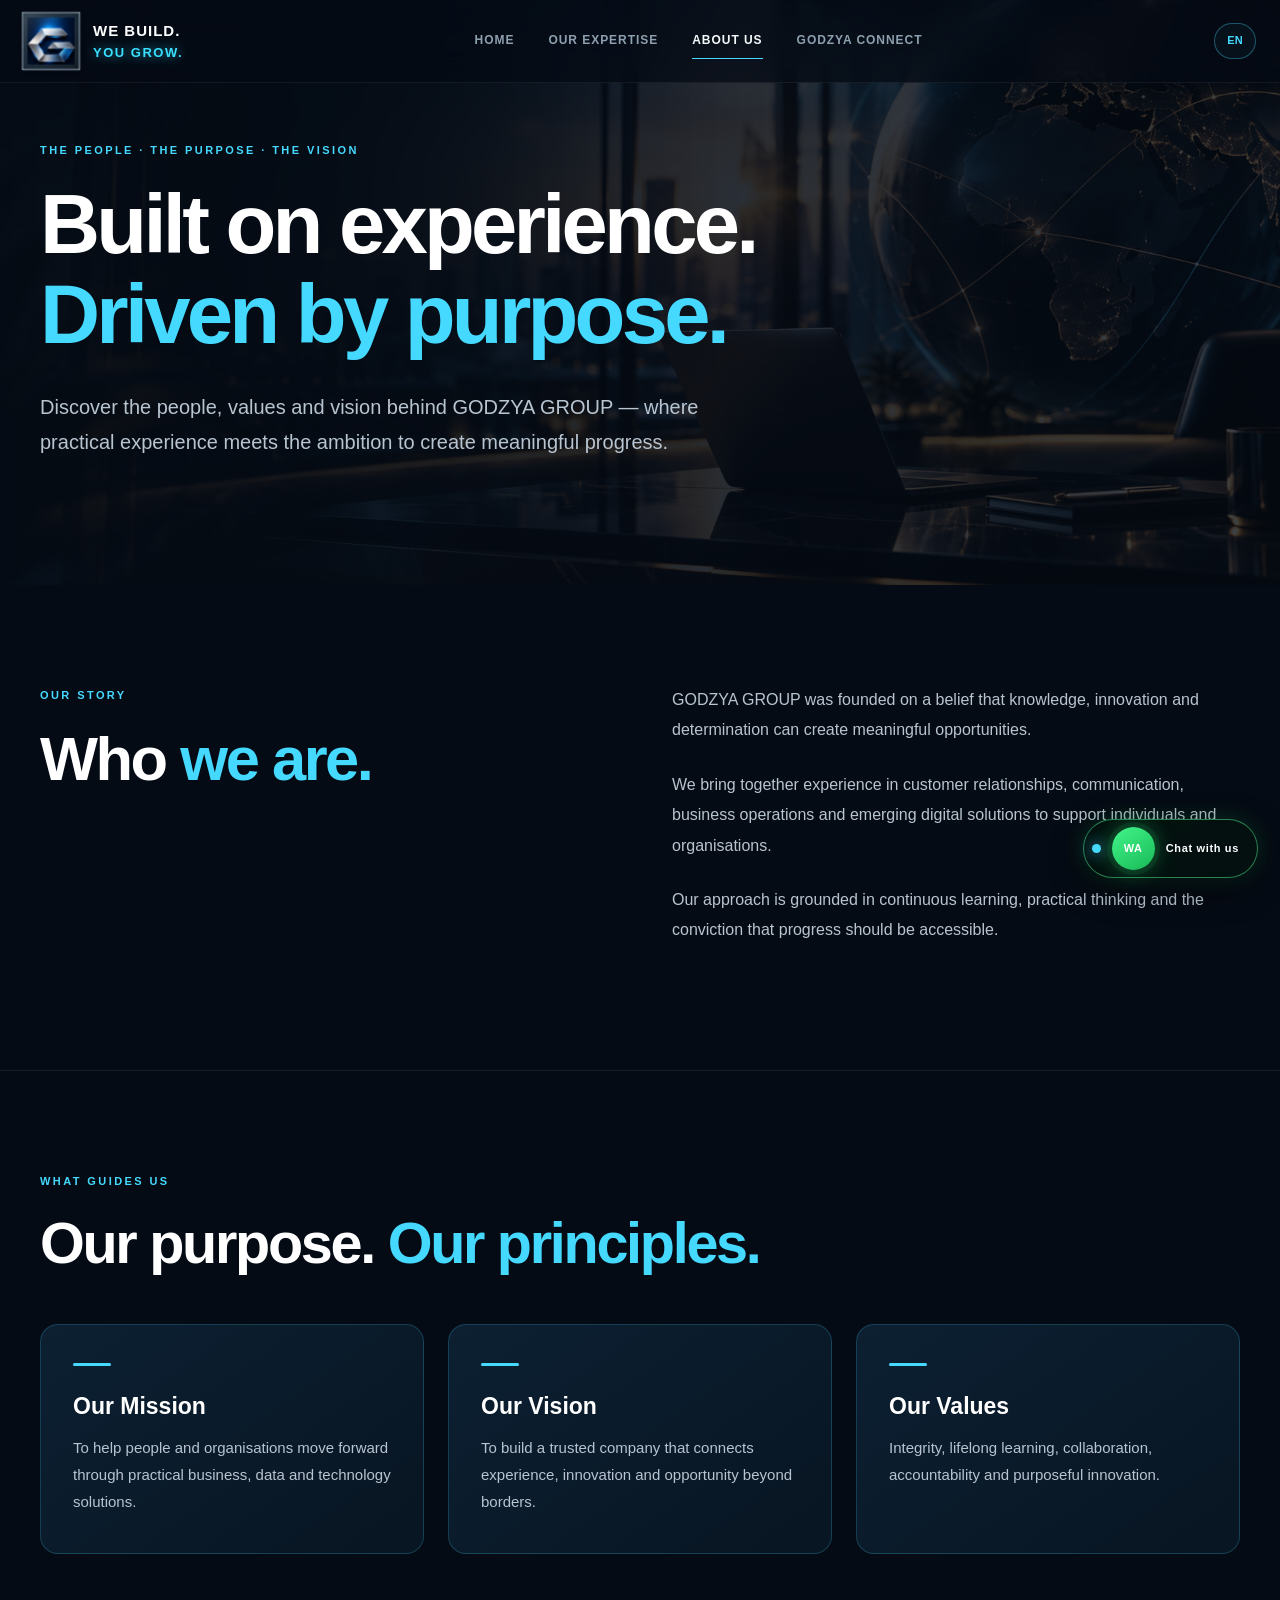
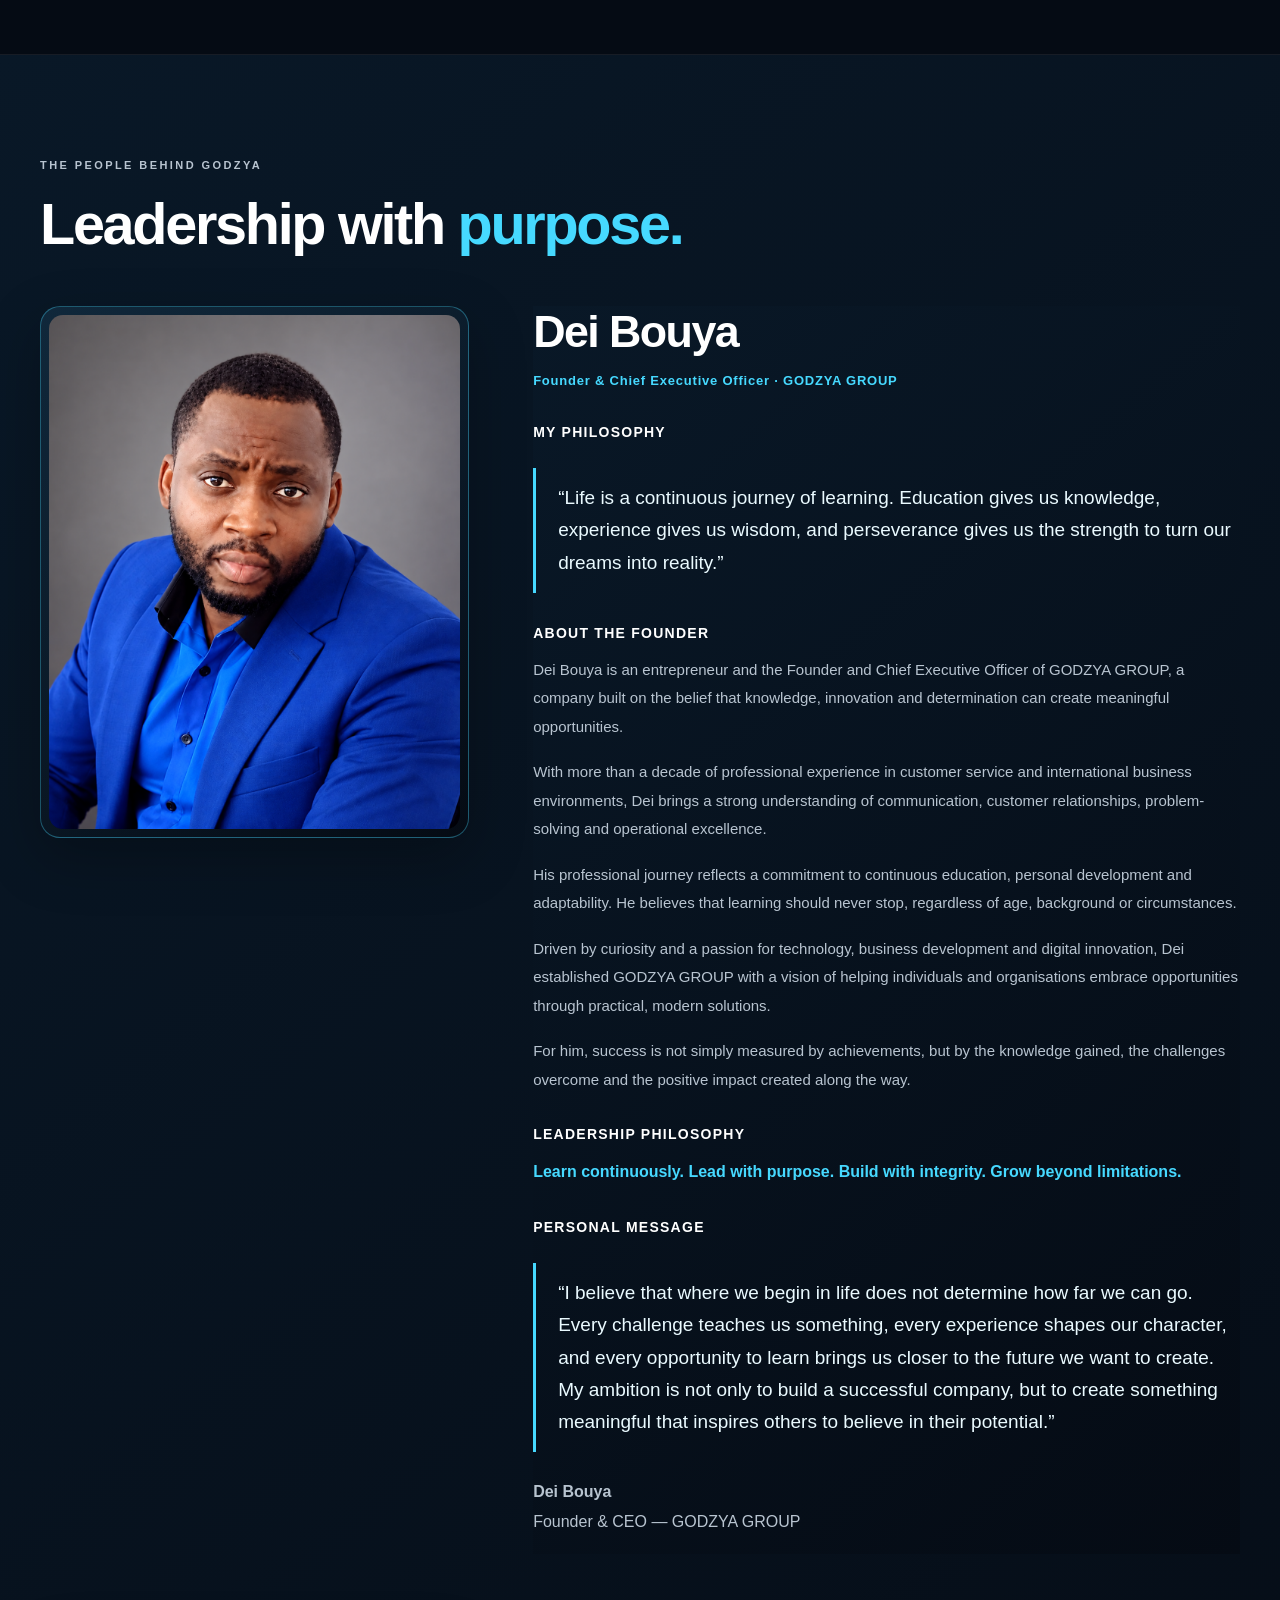
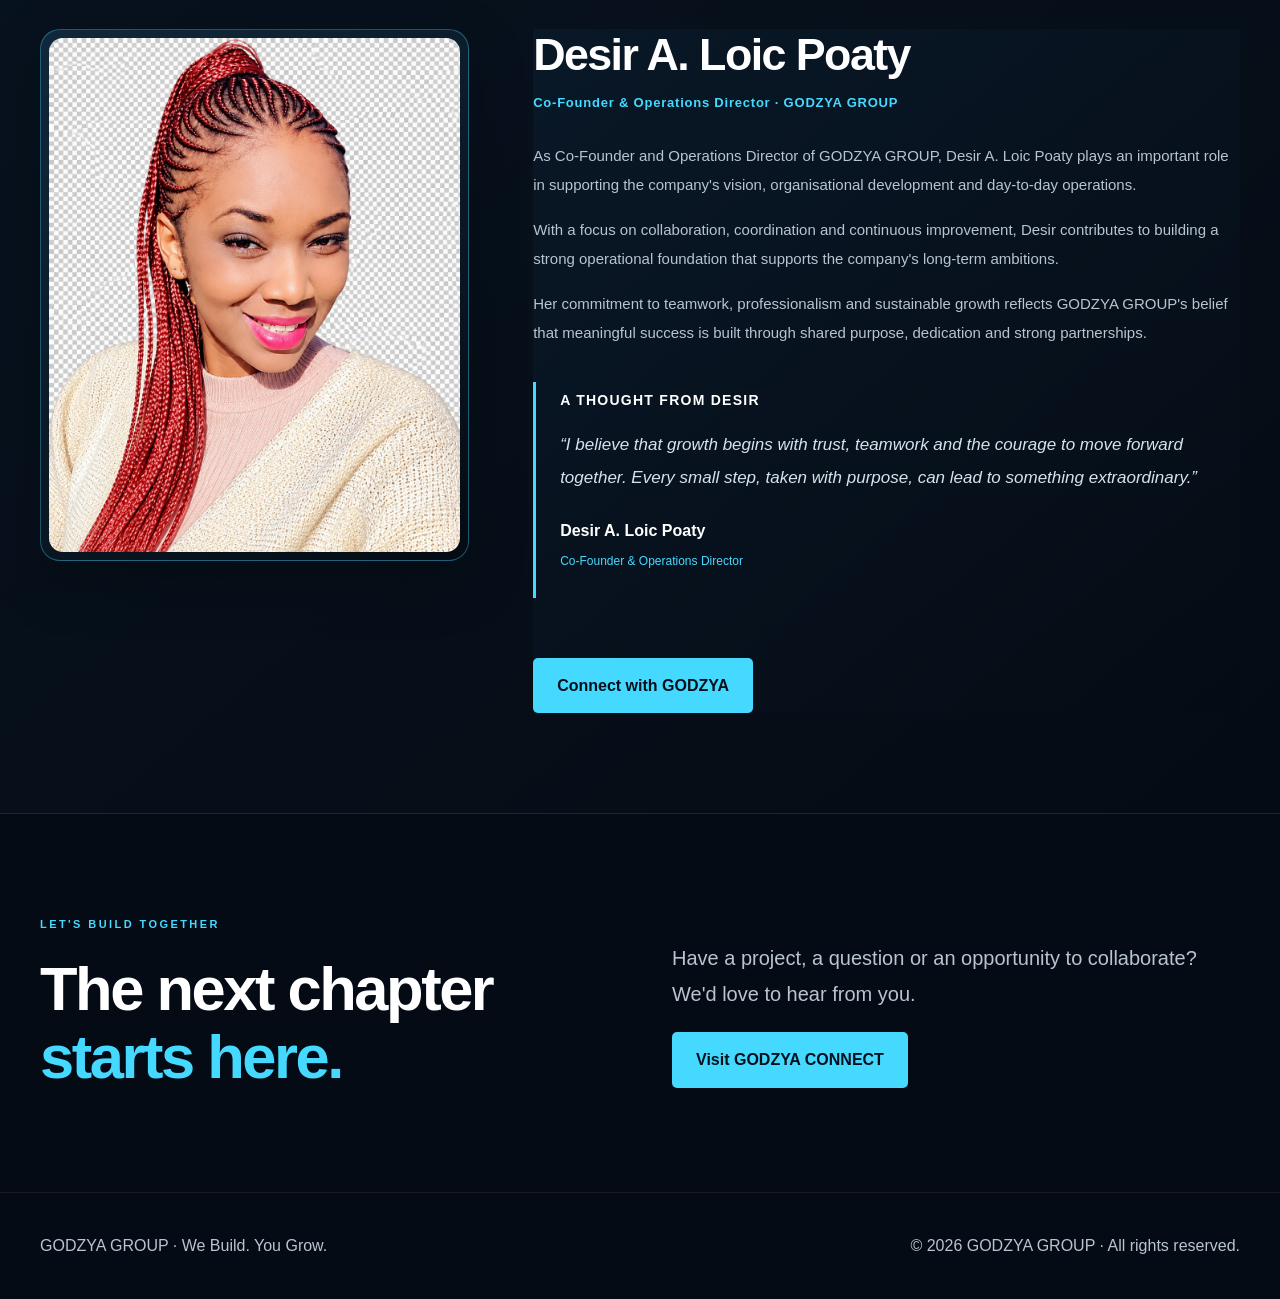
==== commit 6a46ee72: "Duplicate founder section in about.html" ====
--- a/about.html
+++ b/about.html
@@ -592,7 +592,7 @@
 
 <section class="about-section about-story"><div class="about-wrap about-grid"><div><p class="about-eyebrow" data-t="whoLabel">OUR STORY</p><h2><span data-t="whoA">Who</span> <span data-t="whoB">we are.</span></h2></div><div class="about-copy"><p data-t="whoText1">GODZYA GROUP was founded on a belief that knowledge, innovation and determination can create meaningful opportunities.</p><p data-t="whoText2">We bring together experience in customer relationships, communication, business operations and emerging digital solutions to support individuals and organisations.</p><p data-t="whoText3">Our approach is grounded in continuous learning, practical thinking and the conviction that progress should be accessible.</p></div></div></section>
 <section class="about-section"><div class="about-wrap"><p class="about-eyebrow" data-t="valuesLabel">WHAT GUIDES US</p><h2><span data-t="valuesA">Our purpose.</span> <span data-t="valuesB">Our principles.</span></h2><div class="about-cards"><article class="about-card"><h3 data-t="mission">Our Mission</h3><p data-t="missionText">To help people and organisations move forward through practical business, data and technology solutions.</p></article><article class="about-card"><h3 data-t="vision">Our Vision</h3><p data-t="visionText">To build a trusted company that connects experience, innovation and opportunity beyond borders.</p></article><article class="about-card"><h3 data-t="values">Our Values</h3><p data-t="valuesText">Integrity, lifelong learning, collaboration, accountability and purposeful innovation.</p></article></div></div></section>
-<section class="about-section about-founder" id="founder"><div class="about-wrap"><p class="about-eyebrow" data-t="peopleLabel">THE PEOPLE BEHIND GODZYA</p><h2><span data-t="peopleA">Leadership with</span> <span data-t="peopleB">purpose.</span></h2><div class="about-founder-grid" style="margin-top:50px"><div><div class="about-portrait"><img src="file_0000000045b0820ebc7a9235d9c6815f.png" alt="GODZYA GROUP founder profile image" loading="lazy"></div></div><div class="about-founder"><h3>Dei Bouya</h3><div class="about-role" data-t="role">Founder & Chief Executive Officer · GODZYA GROUP</div><h4 data-t="philosophy">My Philosophy</h4><blockquote data-t="quote">“Life is a continuous journey of learning. Education gives us knowledge, experience gives us wisdom, and perseverance gives us the strength to turn our dreams into reality.”</blockquote><h4 data-t="bioTitle">About the Founder</h4><div class="about-copy"><p data-t="bio1">Dei Bouya is an entrepreneur and the Founder and Chief Executive Officer of GODZYA GROUP, a company built on the belief that knowledge, innovation and determination can create meaningful opportunities.</p><p data-t="bio2">With more than a decade of professional experience in customer service and international business environments, Dei brings a strong understanding of communication, customer relationships, problem-solving and operational excellence.</p><p data-t="bio3">His professional journey reflects a commitment to continuous education, personal development and adaptability. He believes that learning should never stop, regardless of age, background or circumstances.</p><p data-t="bio4">Driven by curiosity and a passion for technology, business development and digital innovation, Dei established GODZYA GROUP with a vision of helping individuals and organisations embrace opportunities through practical, modern solutions.</p><p data-t="bio5">For him, success is not simply measured by achievements, but by the knowledge gained, the challenges overcome and the positive impact created along the way.</p></div><h4 data-t="leadTitle">Leadership Philosophy</h4><p class="about-tagline" data-t="leadText">Learn continuously. Lead with purpose. Build with integrity. Grow beyond limitations.</p><h4 data-t="messageTitle">Personal Message</h4><blockquote data-t="message">“I believe that where we begin in life does not determine how far we can go. Every challenge teaches us something, every experience shapes our character, and every opportunity to learn brings us closer to the future we want to create. My ambition is not only to build a successful company, but to create something meaningful that inspires others to believe in their potential.”</blockquote><p><strong>Dei Bouya</strong><br><span data-t="signature">Founder & CEO — GODZYA GROUP</span></p>
+<section class="about-section about-founder" id="founder"><div class="about-wrap"><p class="about-eyebrow" data-t="peopleLabel">THE PEOPLE BEHIND GODZYA</p><h2><span data-t="peopleA">Leadership with</span> <span data-t="peopleB">purpose.</span></h2><div class="about-founder-grid" style="margin-top:50px"><div><div class="about-portrait"><img src="file_0000000045b0820ebc7a9235d9c6815f.png" alt="GODZYA GROUP founder profile image" loading="lazy"></div></div><div class="about-founder"><h3>Dei Bouya</h3><div class="about-role" data-t="role">Founder & Chief Executive Officer · GODZYA GROUP</div><h4 data-t="philosophy">My Philosophy</h4><blockquote data-t="quote">“Life is a continuous journey of learning. Education gives us knowledge, experience gives us wisdom, and perseverance gives us the strength to turn our dreams into reality.”</blockquote><h4 data-t="bioTitle">About the Founder</h4><div class="about-copy"><p data-t="bio1">Dei Bouya is an entrepreneur and the Founder and Chief Executive Officer of GODZYA GROUP, a company built on the belief that knowledge, innovation and determination can create meaningful opportunities.</p><p data-t="bio2">With more than a decade of professional experience in customer service and international business environments, Dei brings a strong understanding of communication, customer relationships, problem-solving and operational excellence.</p><p data-t="bio3">His professional journey reflects a commitment to continuous education, personal development and adaptability. He believes that learning should never stop, regardless of age, background or circumstances.</p><p data-t="bio4">Driven by curiosity and a passion for technology, business development and digital innovation, Dei established GODZYA GROUP with a vision of helping individuals and organisations embrace opportunities through practical, modern solutions.</p><p data-t="bio5">For him, success is not simply measured by achievements, but by the knowledge gained, the challenges overcome and the positive impact created along the way.</p></div><h4 data-t="leadTitle">Leadership Philosophy</h4><p class="about-tagline" data-t="leadText">Learn continuously. Lead with purpose. Build with integrity. Grow beyond limitations.</p><h4 data-t="messageTitle">Personal Message</h4><blockquote data-t="message">“I believe that where we begin in life does not determine how far we can go. Every challenge teaches us something, every experience shapes our character, and every opportunity to learn brings us closer to the future we want to create. My ambition is not only to build a successful company, but to create something meaningful that inspires others to believe in their potential.”</blockquote><p><strong>Dei Bouya</strong><br><span data-t="signature">Founder & CEO — GODZYA GROUP</span></p></div></div>
 <div class="about-founder-grid" style="margin-top:75px" id="cofounder">
 <div><div class="about-portrait"><img src="file_00000000b43082089b4b7f6e4d8dffa6.png" alt="Desir A. Loic Poaty — GODZYA GROUP Co-Founder and Operations Director" loading="lazy"></div></div>
 
